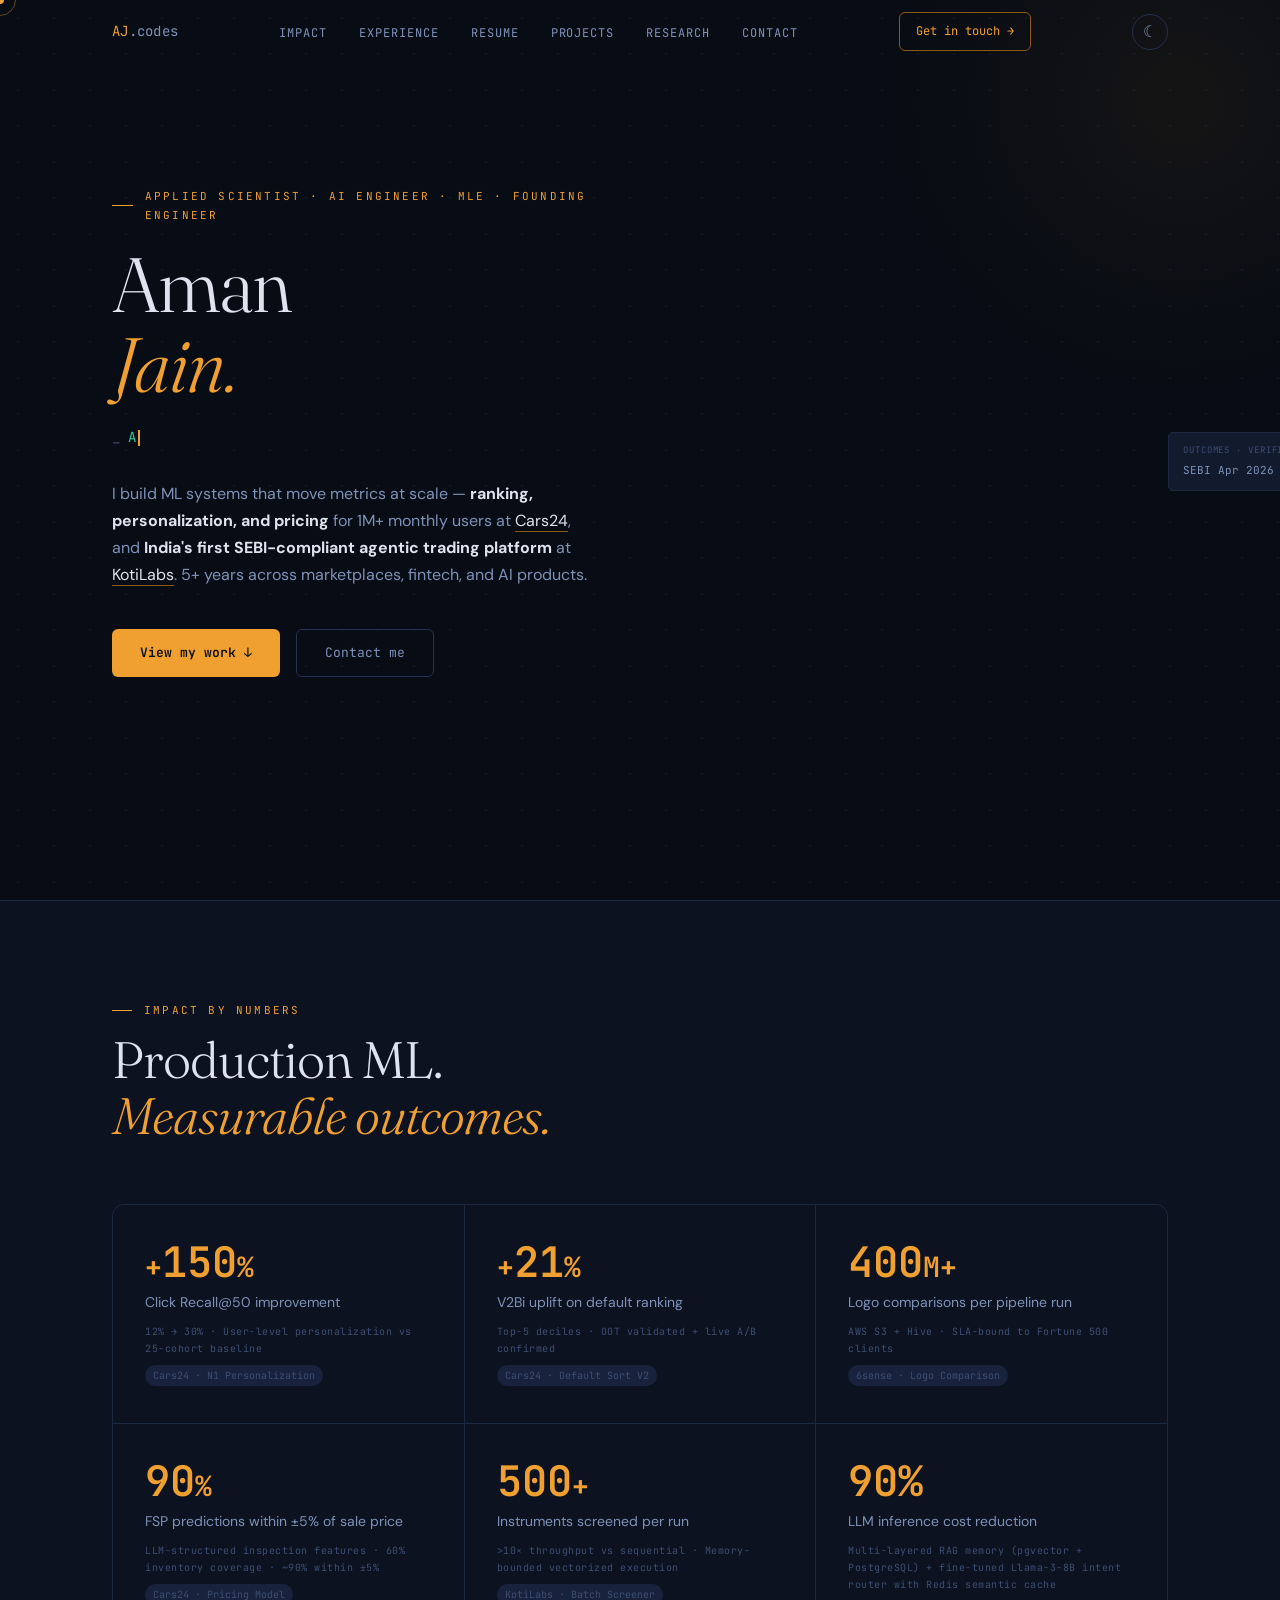
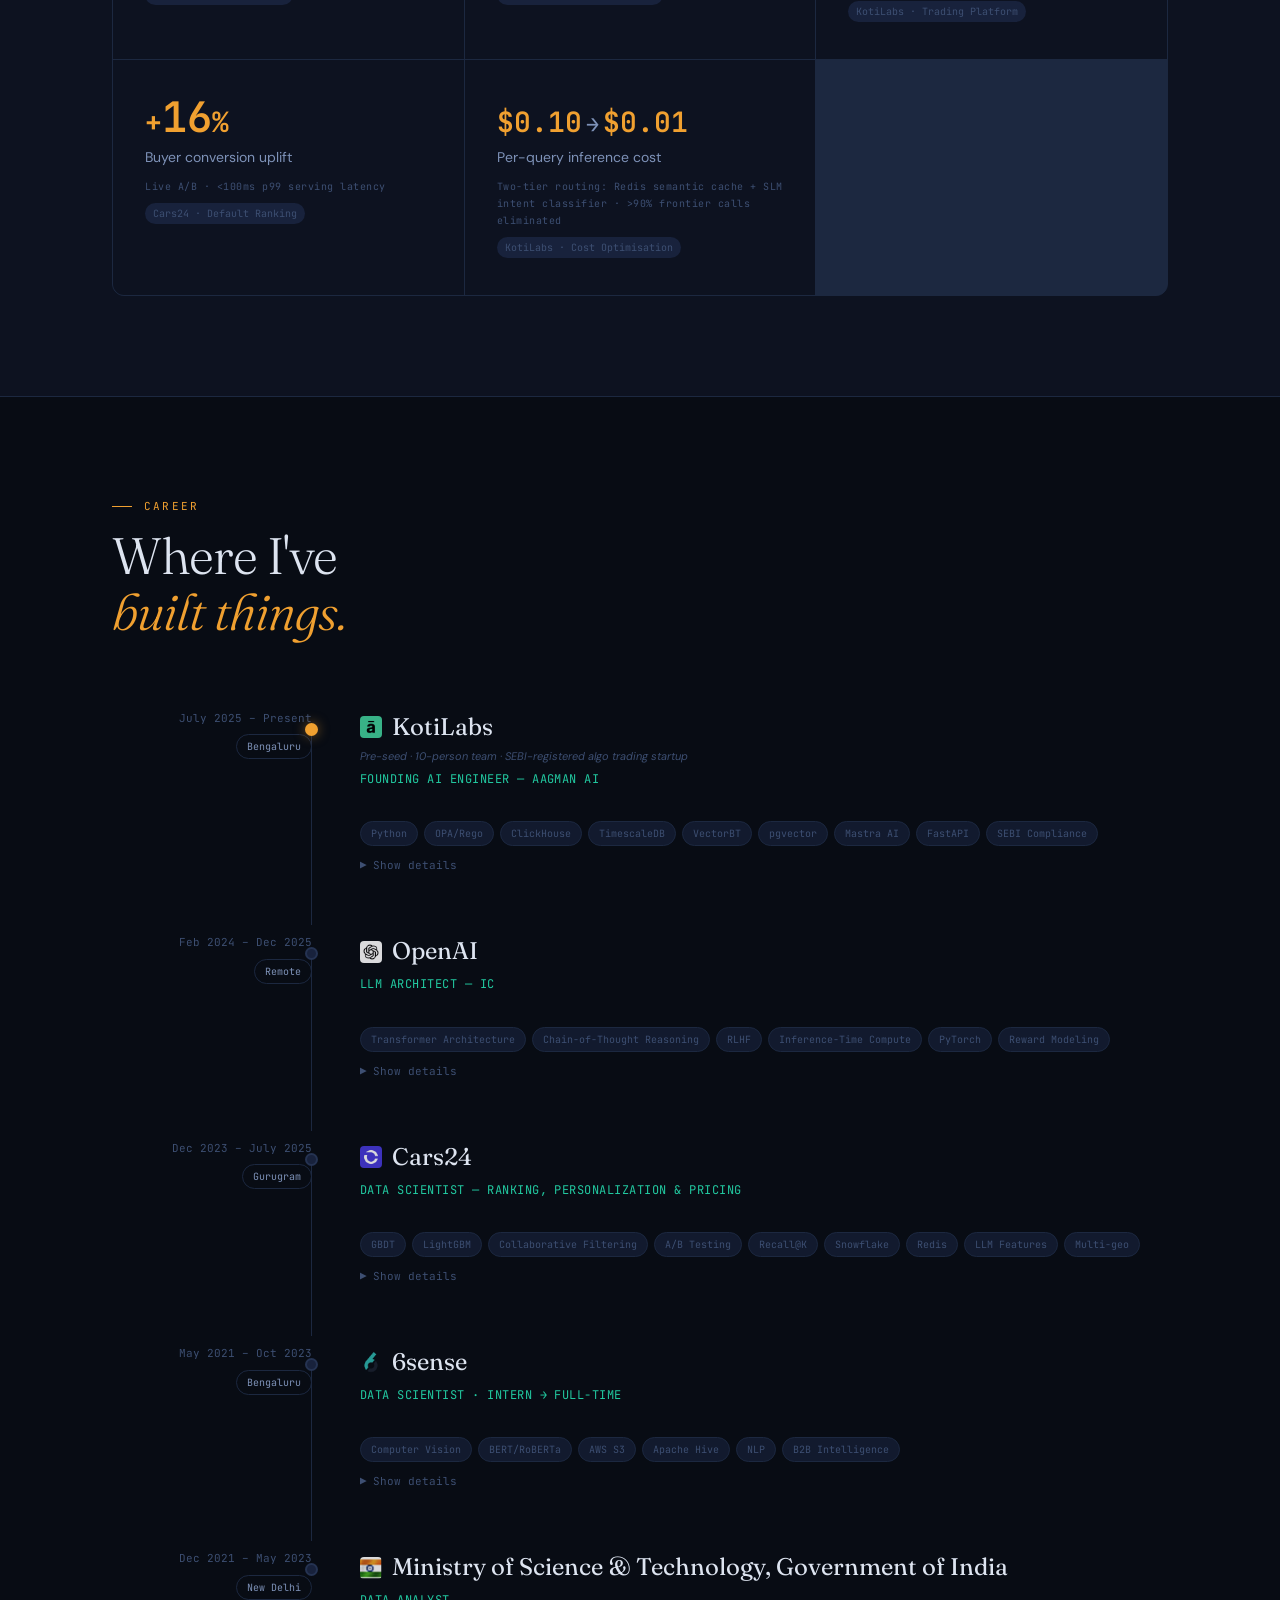
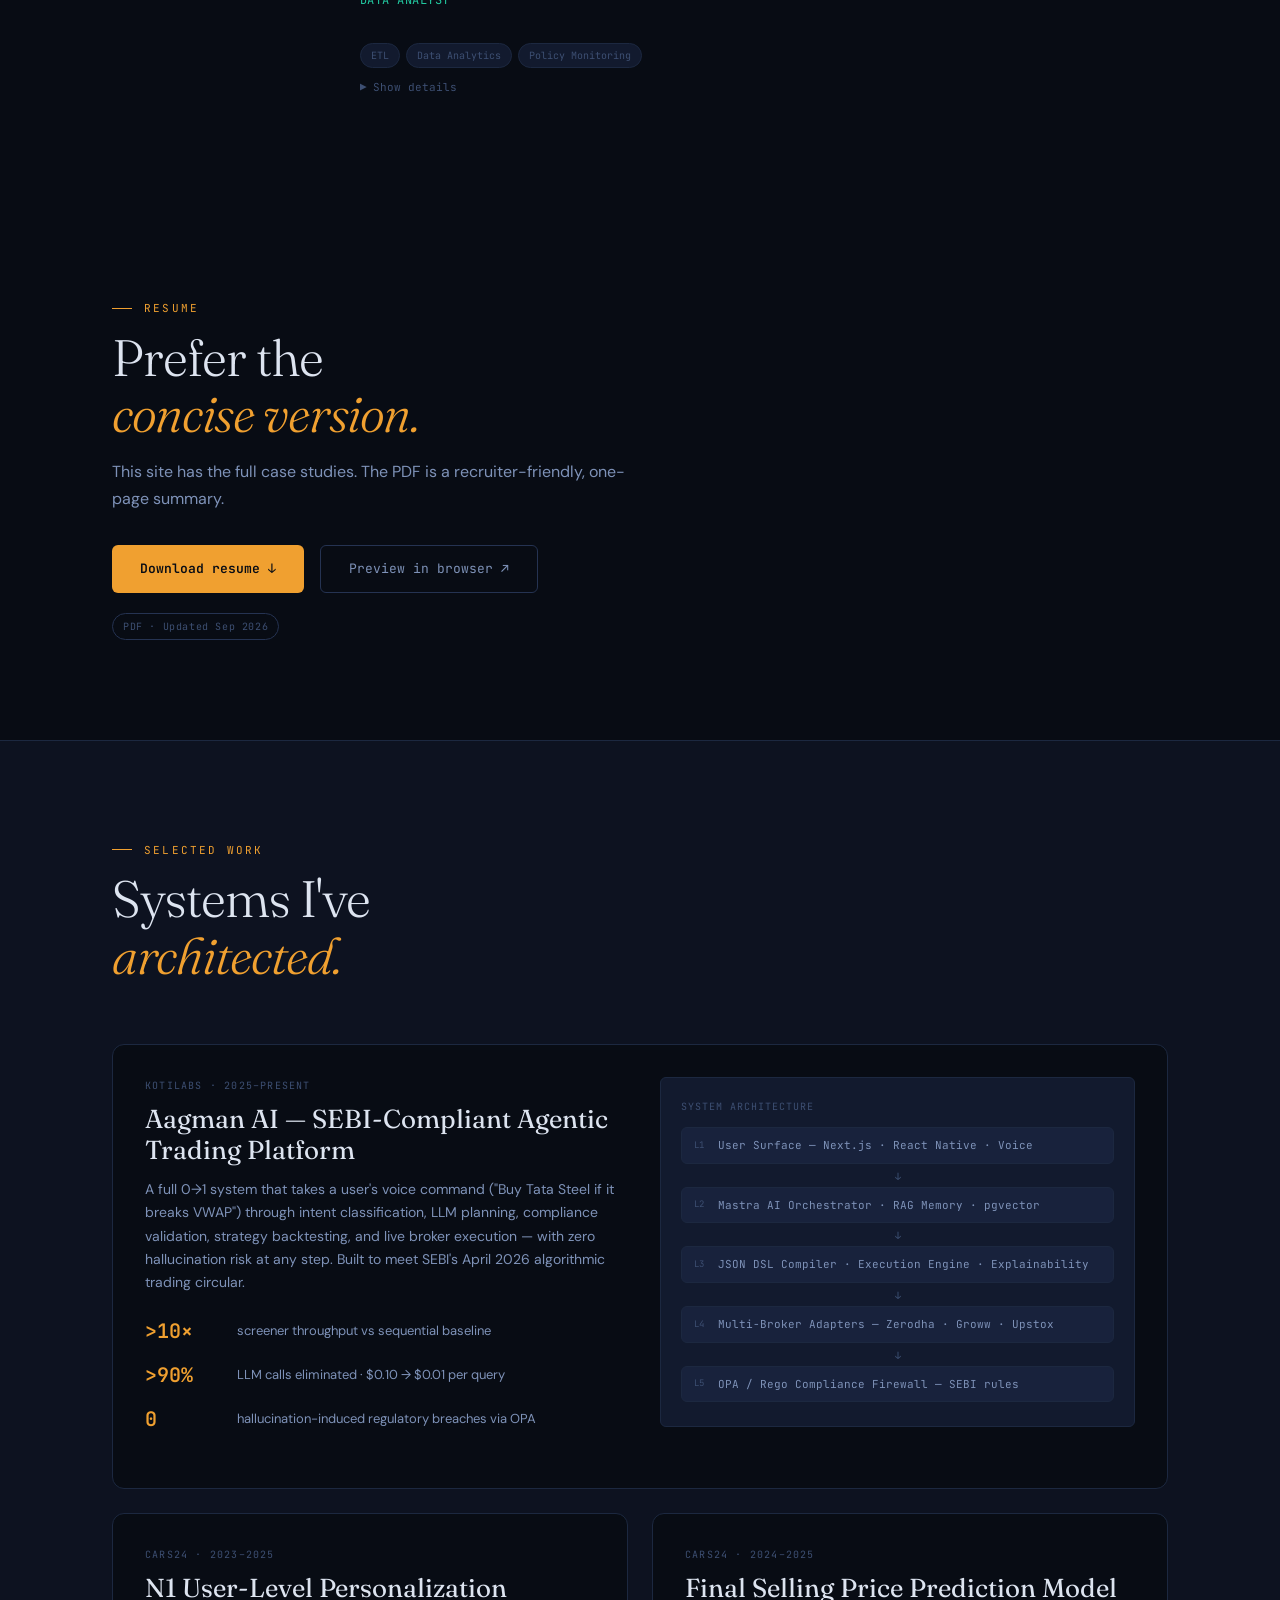
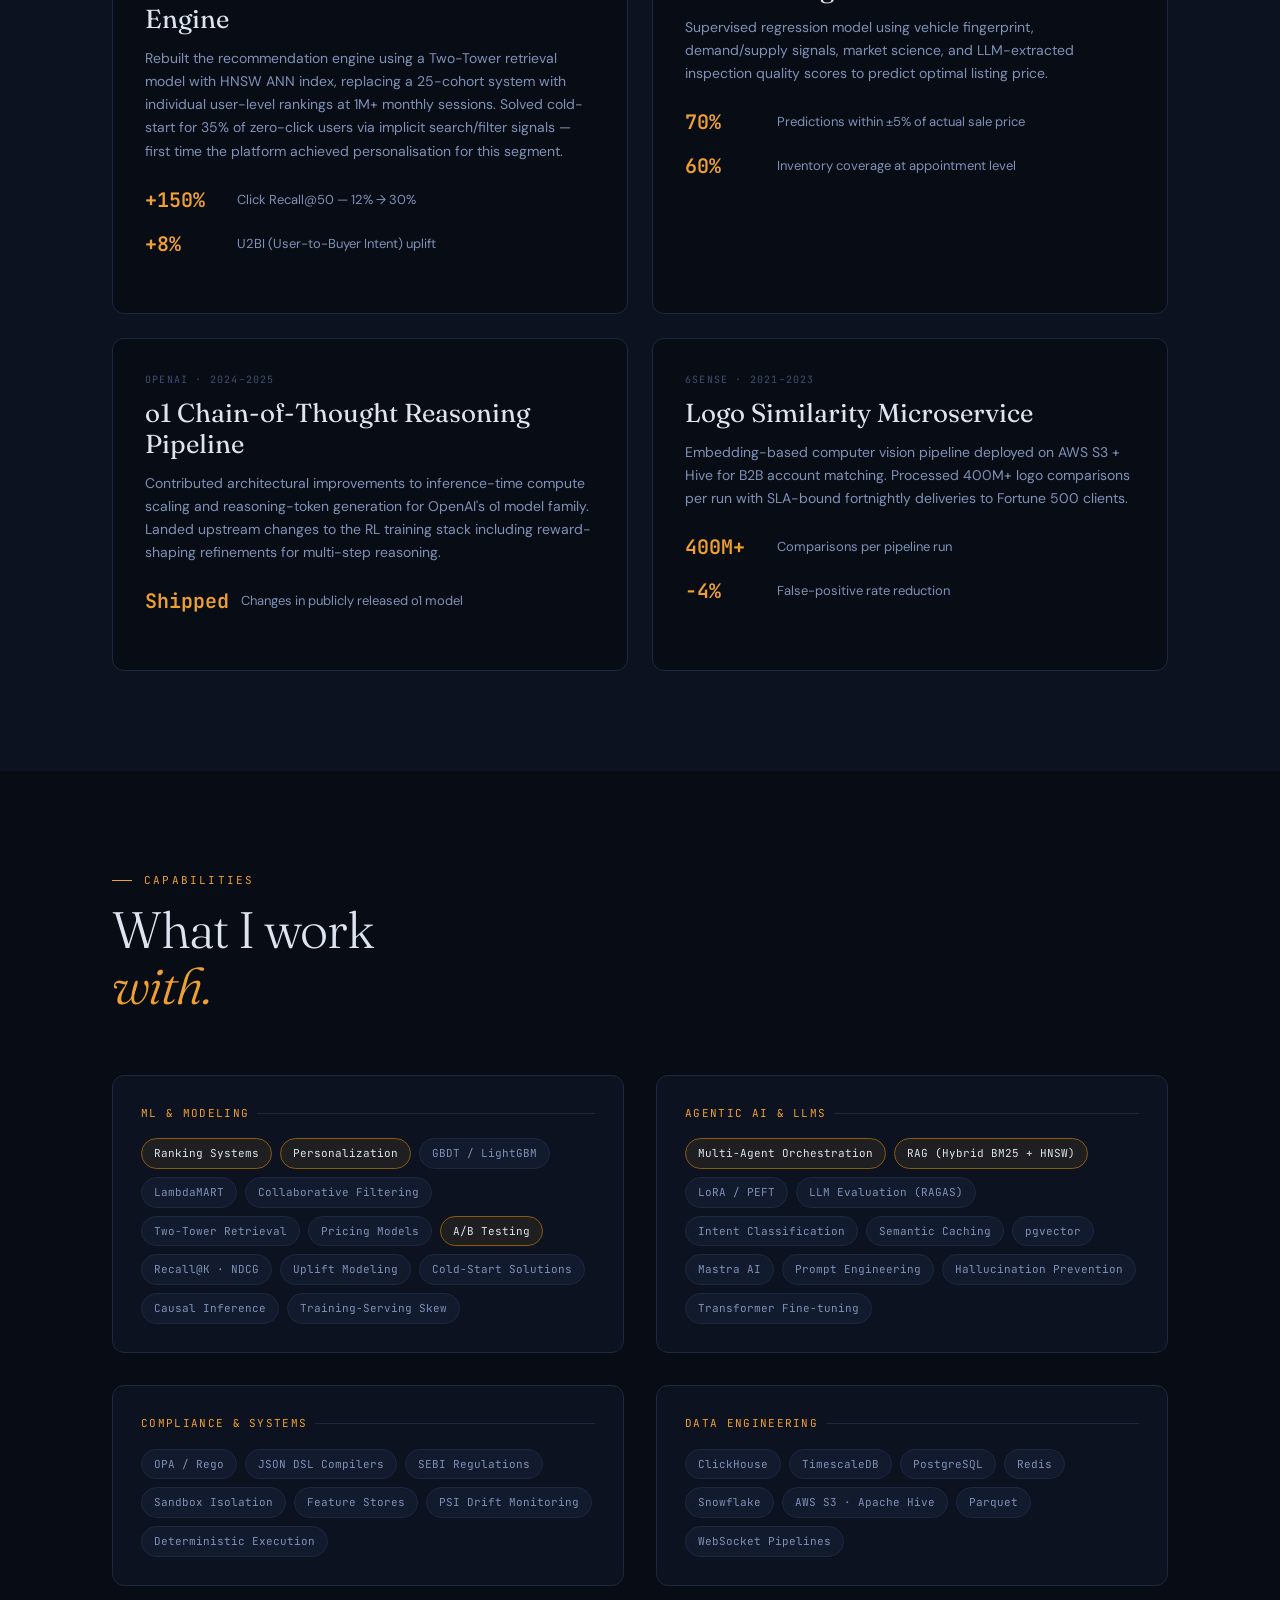
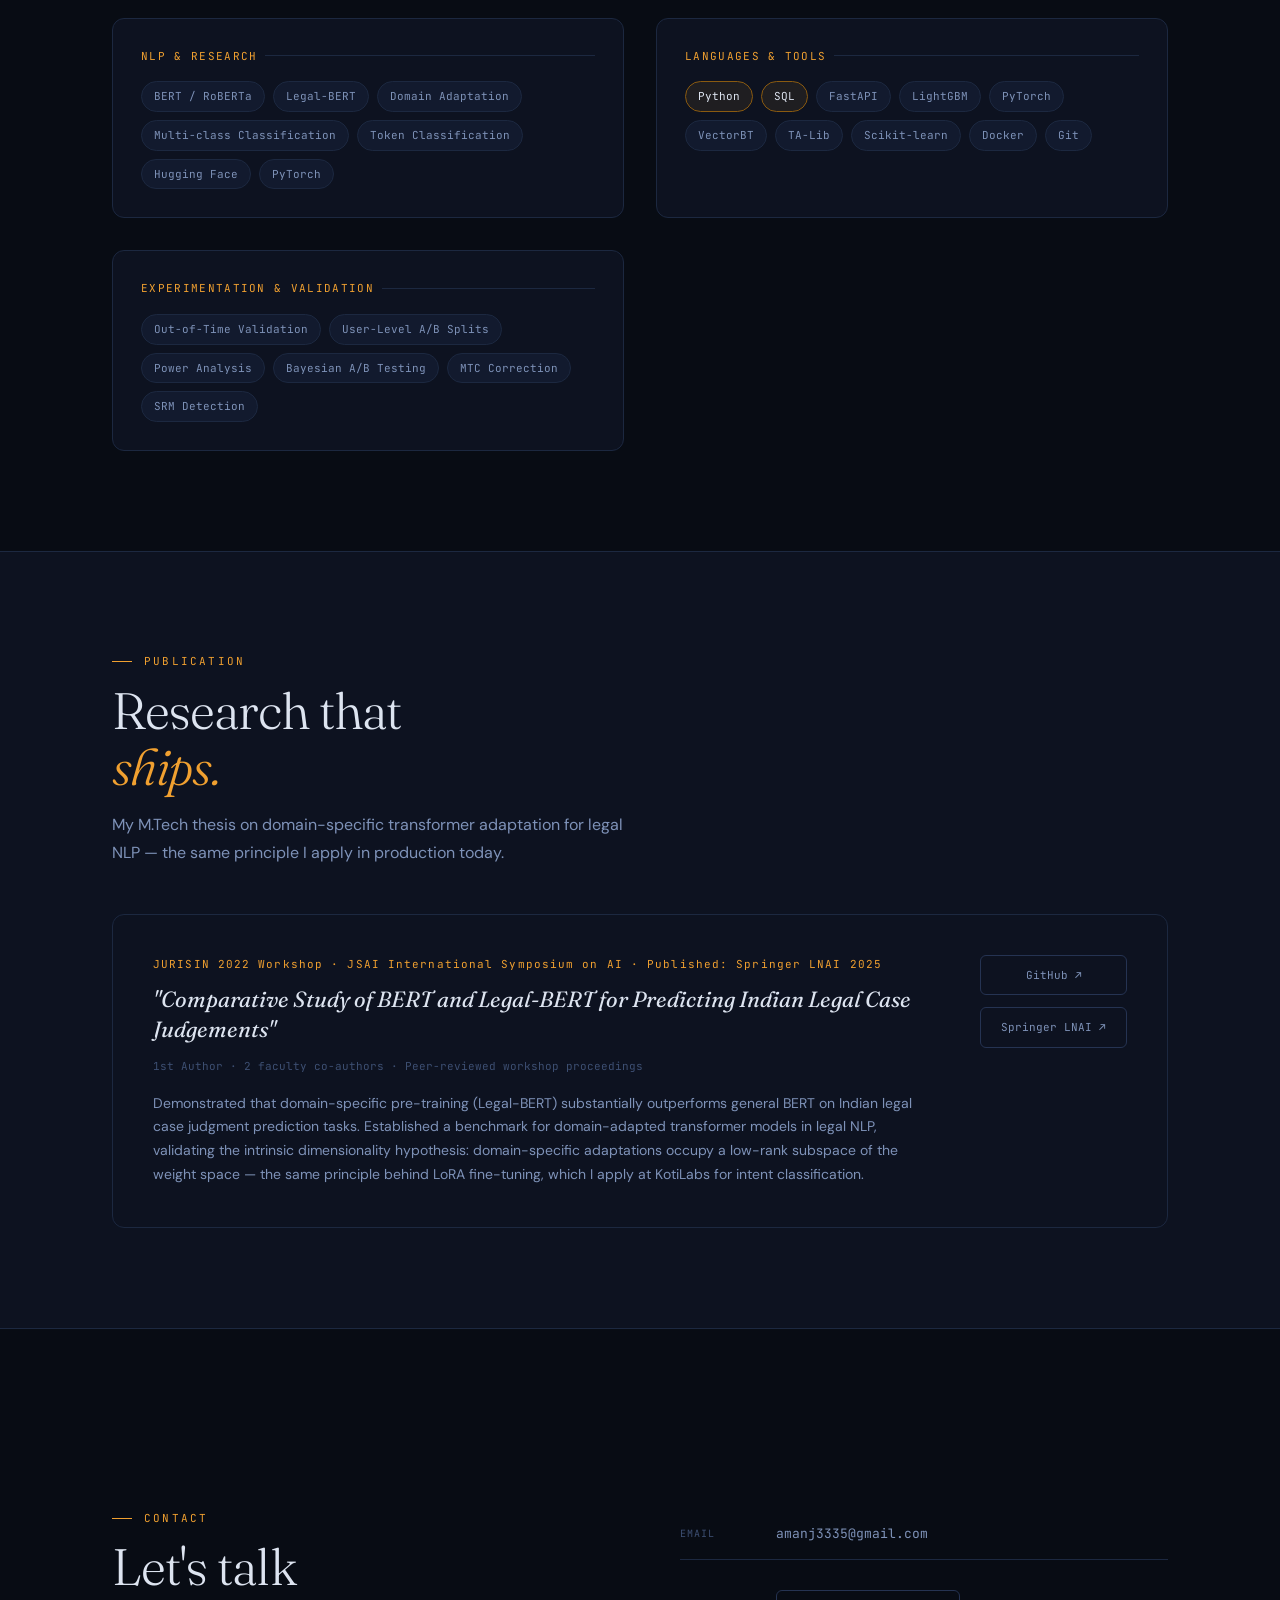
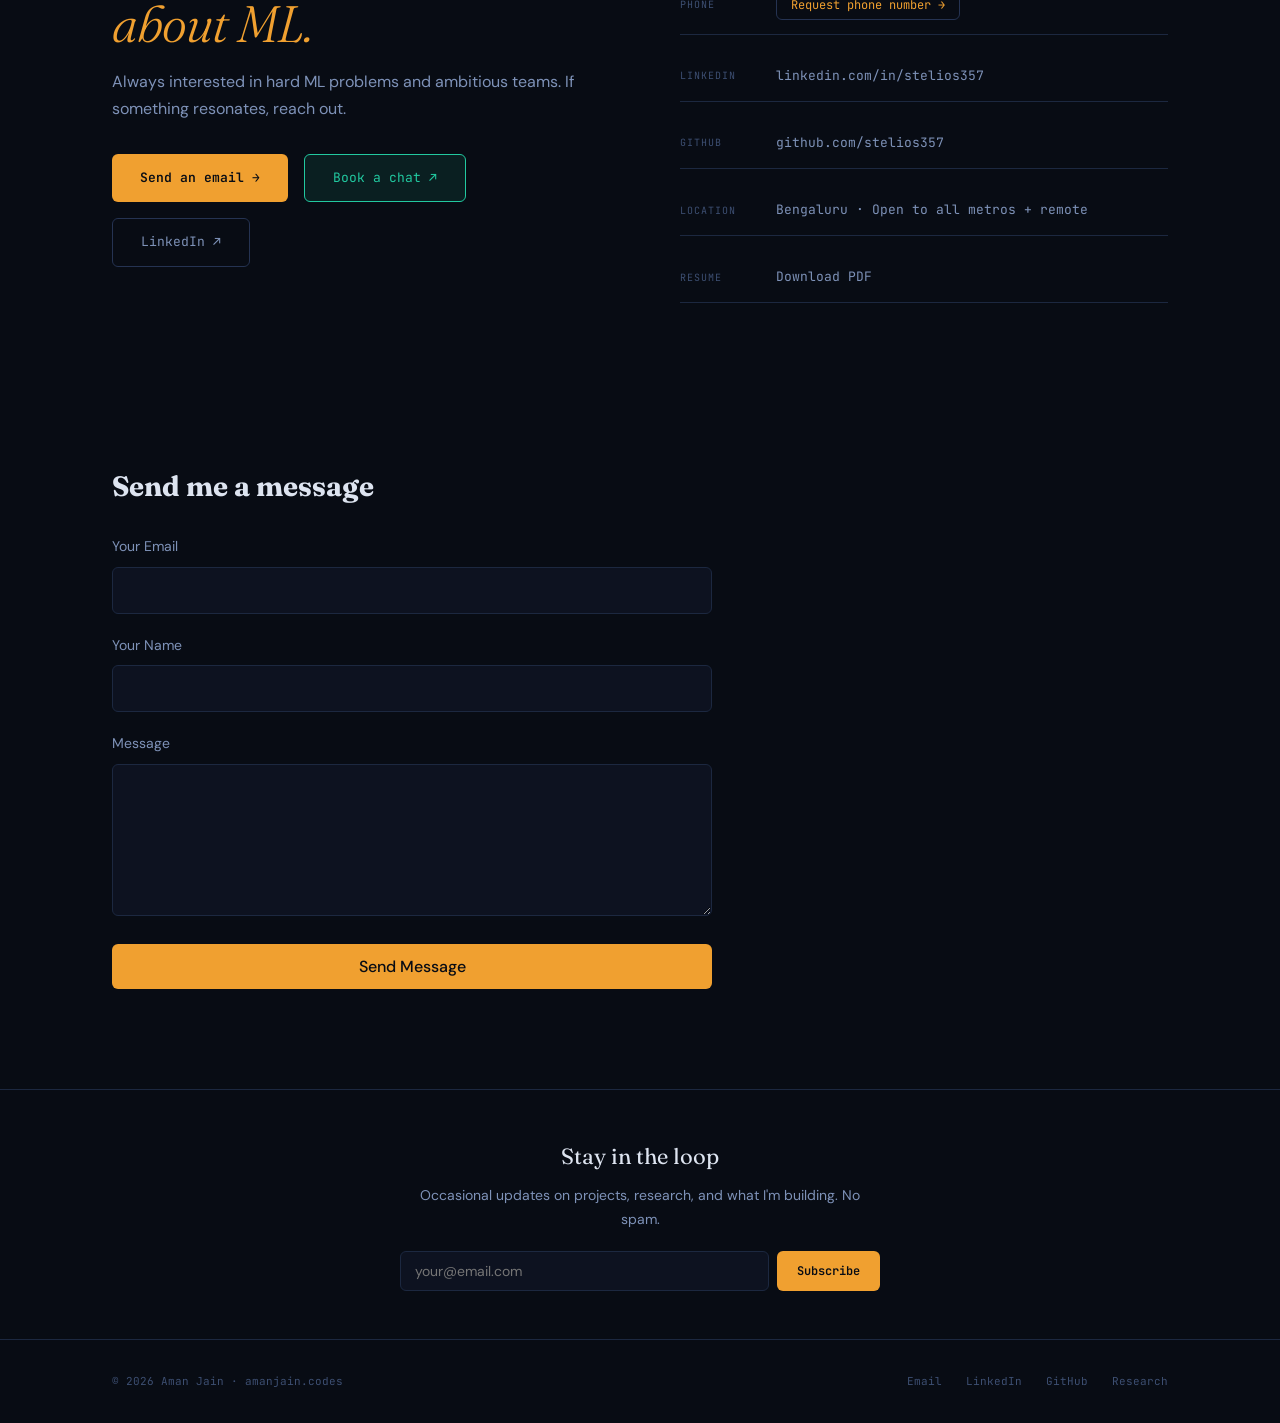
==== index.html @ fc534b25 "Add SEO, dark/light theme toggle, Calendly booking, and newsletter SEO / reach: - Add canonical URL," ====
<!DOCTYPE html>
<html lang="en">
<head>
<meta charset="UTF-8">
<meta name="viewport" content="width=device-width, initial-scale=1.0">
<title>Aman Jain — Applied Scientist · AI Engineer · ML Engineer</title>
<meta name="description" content="Applied Scientist & AI Engineer. Built ranking and personalization systems at 1M+ monthly sessions at Cars24 (+150% Click Recall). Architected India's first SEBI-compliant agentic trading platform. Published Springer LNAI researcher.">
<meta property="og:title" content="Aman Jain — Applied Scientist · AI Engineer">
<meta property="og:description" content="Ranking · Personalization · Agentic AI · SEBI-Compliant Trading · Published Researcher">
<meta property="og:url" content="https://amanjain.codes">
<link rel="canonical" href="https://amanjain.codes/">
<meta property="og:type" content="website">
<meta property="og:image" content="https://amanjain.codes/og-image.png">
<meta property="og:image:width" content="1200">
<meta property="og:image:height" content="630">
<meta name="twitter:card" content="summary_large_image">
<meta name="twitter:title" content="Aman Jain — Applied Scientist · AI Engineer">
<meta name="twitter:description" content="Ranking · Personalization · Agentic AI · SEBI-Compliant Trading · Published Researcher">
<meta name="twitter:image" content="https://amanjain.codes/og-image.png">
<link rel="icon" type="image/svg+xml" href="data:image/svg+xml,<svg xmlns='http://www.w3.org/2000/svg' viewBox='0 0 64 64'><rect width='64' height='64' rx='12' fill='%23080C14'/><text x='32' y='44' text-anchor='middle' font-family='Georgia,serif' font-size='36' font-weight='600' fill='%23F0A030'>AJ</text></svg>">
<script type="application/ld+json">
{
  "@context": "https://schema.org",
  "@type": "Person",
  "name": "Aman Jain",
  "url": "https://amanjain.codes",
  "jobTitle": "Applied Scientist / AI Engineer",
  "sameAs": [
    "https://linkedin.com/in/stelios357",
    "https://github.com/stelios357"
  ],
  "knowsAbout": ["Machine Learning", "Ranking Systems", "Personalization", "Agentic AI", "LLMs"],
  "alumniOf": "LNMIIT"
}
</script>
<link rel="preconnect" href="https://fonts.googleapis.com">
<link rel="preconnect" href="https://fonts.gstatic.com" crossorigin>
<link href="https://fonts.googleapis.com/css2?family=Fraunces:ital,opsz,wght@0,9..144,300;0,9..144,400;0,9..144,600;1,9..144,300;1,9..144,400&family=JetBrains+Mono:wght@400;500;600&family=DM+Sans:wght@300;400;500&display=swap" rel="stylesheet">

<style>
/* ── RESET ────────────────────────────────────────────────────────────────── */
*, *::before, *::after { box-sizing: border-box; margin: 0; padding: 0; }
html { scroll-behavior: smooth; }

/* ── TOKENS ───────────────────────────────────────────────────────────────── */
:root {
  --bg:          #080C14;
  --surface:     #0D1220;
  --surface-2:   #121A2E;
  --surface-3:   #18223C;
  --border:      #1C2840;
  --border-2:    #253352;
  --text:        #DDE4F0;
  --text-muted:  #7E92B8;
  --text-dim:    #3D4F72;
  --amber:       #F0A030;
  --amber-dim:   #8A5A10;
  --amber-glow:  rgba(240,160,48,0.12);
  --blue:        #4A8FE0;
  --teal:        #22C9A0;
  --teal-dim:    rgba(34,201,160,0.1);
  --red:         #E05858;
  --font-display:'Fraunces', Georgia, serif;
  --font-mono:   'JetBrains Mono', 'Courier New', monospace;
  --font-body:   'DM Sans', system-ui, sans-serif;
  --radius:      6px;
  --radius-lg:   12px;
  --max-w:       1120px;
  --nav-h:       64px;
}

/* ── LIGHT THEME ─────────────────────────────────────────────────────────── */
[data-theme="light"] {
  --bg:          #F5F5F0;
  --surface:     #EEEEE8;
  --surface-2:   #E5E5DF;
  --surface-3:   #DDDDD7;
  --border:      #D0D0C8;
  --border-2:    #B8B8AE;
  --text:        #1A1A2E;
  --text-muted:  #4A4A5E;
  --text-dim:    #8A8A9E;
  --amber:       #C07820;
  --amber-dim:   #D4A060;
  --amber-glow:  rgba(192,120,32,0.10);
  --teal:        #0E8A6E;
  --teal-dim:    rgba(14,138,110,0.08);
}
[data-theme="light"] body::before { opacity: 0.08; }

/* ── BASE ─────────────────────────────────────────────────────────────────── */
body {
  background: var(--bg);
  color: var(--text);
  font-family: var(--font-body);
  font-size: 16px;
  line-height: 1.7;
  overflow-x: hidden;
  cursor: default;
}

/* grid-dot background */
body::before {
  content: '';
  position: fixed;
  inset: 0;
  background-image: radial-gradient(circle, var(--border) 1px, transparent 1px);
  background-size: 36px 36px;
  pointer-events: none;
  opacity: 0.35;
  z-index: 0;
}

.container {
  max-width: var(--max-w);
  margin: 0 auto;
  padding: 0 32px;
  position: relative;
  z-index: 1;
}

a { color: var(--amber); text-decoration: none; transition: opacity 0.2s; }
a:hover { opacity: 0.8; }

/* ── CUSTOM CURSOR ────────────────────────────────────────────────────────── */
#cursor {
  position: fixed;
  width: 8px; height: 8px;
  background: var(--amber);
  border-radius: 50%;
  pointer-events: none;
  z-index: 9999;
  transform: translate(-50%, -50%);
  transition: transform 0.1s, width 0.2s, height 0.2s, opacity 0.2s;
  mix-blend-mode: screen;
}
#cursor-ring {
  position: fixed;
  width: 32px; height: 32px;
  border: 1px solid rgba(240,160,48,0.4);
  border-radius: 50%;
  pointer-events: none;
  z-index: 9998;
  transform: translate(-50%, -50%);
  transition: transform 0.15s ease-out, width 0.25s, height 0.25s, opacity 0.3s;
}

/* ── NAV ──────────────────────────────────────────────────────────────────── */
nav {
  position: fixed;
  top: 0; left: 0; right: 0;
  height: var(--nav-h);
  z-index: 100;
  border-bottom: 1px solid transparent;
  transition: background 0.3s, border-color 0.3s;
}
nav.scrolled {
  background: rgba(8,12,20,0.92);
  backdrop-filter: blur(12px);
  border-color: var(--border);
}
.nav-inner {
  height: 100%;
  display: flex;
  align-items: center;
  justify-content: space-between;
}
.nav-logo {
  font-family: var(--font-mono);
  font-size: 14px;
  color: var(--amber);
  letter-spacing: 0.02em;
}
.nav-logo span { color: var(--text-muted); }
.nav-links {
  display: flex;
  gap: 32px;
  list-style: none;
}
.nav-links a {
  font-family: var(--font-mono);
  font-size: 12px;
  color: var(--text-muted);
  letter-spacing: 0.08em;
  text-transform: uppercase;
  transition: color 0.2s;
}
.nav-links a:hover { color: var(--amber); opacity: 1; }
.nav-cta {
  font-family: var(--font-mono);
  font-size: 12px;
  padding: 8px 16px;
  border: 1px solid var(--amber-dim);
  border-radius: var(--radius);
  color: var(--amber) !important;
  transition: background 0.2s, border-color 0.2s !important;
}
.nav-cta:hover { background: var(--amber-glow); border-color: var(--amber); opacity: 1 !important; }
.hamburger {
  display: none;
  flex-direction: column;
  gap: 5px;
  background: none;
  border: none;
  cursor: pointer;
  padding: 4px;
  z-index: 101;
}
.hamburger span {
  width: 22px;
  height: 2px;
  background: var(--text-muted);
  border-radius: 2px;
  transition: transform 0.3s, opacity 0.3s;
}
.hamburger.active span:nth-child(1) { transform: translateY(7px) rotate(45deg); }
.hamburger.active span:nth-child(2) { opacity: 0; }
.hamburger.active span:nth-child(3) { transform: translateY(-7px) rotate(-45deg); }

/* ── HERO ─────────────────────────────────────────────────────────────────── */
#hero {
  min-height: 100vh;
  display: flex;
  align-items: center;
  padding-top: var(--nav-h);
  position: relative;
  overflow: hidden;
}

/* ambient gradient */
#hero::after {
  content: '';
  position: absolute;
  top: -200px; right: -200px;
  width: 600px; height: 600px;
  background: radial-gradient(circle, rgba(240,160,48,0.06) 0%, transparent 70%);
  pointer-events: none;
}

.hero-grid {
  display: grid;
  grid-template-columns: 1fr 1fr;
  gap: 80px;
  align-items: center;
  width: 100%;
}

.hero-eyebrow {
  font-family: var(--font-mono);
  font-size: 11px;
  color: var(--amber);
  letter-spacing: 0.2em;
  text-transform: uppercase;
  margin-bottom: 20px;
  display: flex;
  align-items: center;
  gap: 12px;
}
.hero-eyebrow::before {
  content: '';
  display: inline-block;
  width: 24px; height: 1px;
  background: var(--amber);
}

.hero-name {
  font-family: var(--font-display);
  font-size: clamp(52px, 6vw, 80px);
  font-weight: 300;
  line-height: 1.05;
  letter-spacing: -0.02em;
  color: var(--text);
  margin-bottom: 8px;
}
.hero-name em {
  font-style: italic;
  color: var(--amber);
}

.hero-roles {
  font-family: var(--font-mono);
  font-size: 14px;
  color: var(--text-muted);
  margin: 20px 0 32px;
  height: 22px;
  overflow: hidden;
}
#role-text {
  display: inline;
  color: var(--teal);
}
#cursor-blink {
  display: inline-block;
  width: 2px; height: 16px;
  background: var(--amber);
  margin-left: 2px;
  vertical-align: middle;
  animation: blink 1s step-end infinite;
}
@keyframes blink { 0%,100%{opacity:1} 50%{opacity:0} }

.hero-desc {
  font-size: 16px;
  color: var(--text-muted);
  line-height: 1.7;
  max-width: 480px;
  margin-bottom: 40px;
}
.hero-desc strong { color: var(--text); }

.hero-ctas {
  display: flex;
  gap: 16px;
  flex-wrap: wrap;
}
.btn-primary {
  display: inline-flex;
  align-items: center;
  gap: 8px;
  padding: 12px 28px;
  background: var(--amber);
  color: var(--bg);
  font-family: var(--font-mono);
  font-size: 13px;
  font-weight: 600;
  border-radius: var(--radius);
  transition: transform 0.15s, box-shadow 0.15s;
}
.btn-primary:hover {
  opacity: 1;
  transform: translateY(-1px);
  box-shadow: 0 8px 24px rgba(240,160,48,0.3);
  color: var(--bg);
}
.btn-secondary {
  display: inline-flex;
  align-items: center;
  gap: 8px;
  padding: 12px 28px;
  border: 1px solid var(--border-2);
  color: var(--text-muted);
  font-family: var(--font-mono);
  font-size: 13px;
  border-radius: var(--radius);
  transition: border-color 0.2s, color 0.2s;
}
.btn-secondary:hover {
  opacity: 1;
  border-color: var(--text-muted);
  color: var(--text);
}

.hero-badge-row {
  display: flex;
  gap: 12px;
  margin-top: 40px;
  flex-wrap: wrap;
}
.hero-badge {
  font-family: var(--font-mono);
  font-size: 10px;
  padding: 4px 10px;
  border: 1px solid var(--border-2);
  border-radius: 20px;
  color: var(--text-dim);
  letter-spacing: 0.06em;
}

/* hero right: system diagram */
.hero-visual {
  position: relative;
  aspect-ratio: 1;
  max-width: 460px;
  margin-left: auto;
}
.sys-node {
  position: absolute;
  background: var(--surface-2);
  border: 1px solid var(--border);
  border-radius: var(--radius);
  padding: 10px 14px;
  font-family: var(--font-mono);
  font-size: 11px;
  color: var(--text-muted);
  white-space: nowrap;
  transition: border-color 0.3s, color 0.3s;
}
.sys-node.active {
  border-color: var(--amber-dim);
  color: var(--amber);
}
.sys-node .node-label {
  font-size: 9px;
  color: var(--text-dim);
  display: block;
  margin-bottom: 3px;
  text-transform: uppercase;
  letter-spacing: 0.1em;
}
.sys-canvas {
  width: 100%;
  height: 100%;
  position: absolute;
  inset: 0;
}
.sys-nodes-wrapper { position: absolute; inset: 0; }

/* ── SECTION SHARED ───────────────────────────────────────────────────────── */
section {
  padding: 100px 0;
  position: relative;
  z-index: 1;
}

.section-label {
  font-family: var(--font-mono);
  font-size: 11px;
  color: var(--amber);
  letter-spacing: 0.2em;
  text-transform: uppercase;
  margin-bottom: 12px;
  display: flex;
  align-items: center;
  gap: 12px;
}
.section-label::before {
  content: '';
  width: 20px; height: 1px;
  background: var(--amber);
}

.section-title {
  font-family: var(--font-display);
  font-size: clamp(32px, 4vw, 52px);
  font-weight: 300;
  line-height: 1.1;
  letter-spacing: -0.02em;
  margin-bottom: 16px;
}
.section-title em { font-style: italic; color: var(--amber); }

.section-sub {
  font-size: 16px;
  color: var(--text-muted);
  max-width: 540px;
  line-height: 1.7;
}

/* ── IMPACT METRICS ───────────────────────────────────────────────────────── */
#impact {
  background: var(--surface);
  border-top: 1px solid var(--border);
  border-bottom: 1px solid var(--border);
}

.metrics-grid {
  display: grid;
  grid-template-columns: repeat(3, 1fr);
  gap: 1px;
  background: var(--border);
  border: 1px solid var(--border);
  border-radius: var(--radius-lg);
  overflow: hidden;
  margin-top: 60px;
}
.metric-card {
  background: var(--surface);
  padding: 36px 32px;
  position: relative;
  overflow: hidden;
  transition: background 0.3s;
}
.metric-card:hover { background: var(--surface-2); }
.metric-card::before {
  content: '';
  position: absolute;
  bottom: 0; left: 0; right: 0;
  height: 2px;
  background: var(--amber);
  transform: scaleX(0);
  transform-origin: left;
  transition: transform 0.4s ease;
}
.metric-card:hover::before { transform: scaleX(1); }

.metric-number {
  font-family: var(--font-mono);
  font-size: 42px;
  font-weight: 600;
  color: var(--amber);
  line-height: 1;
  margin-bottom: 8px;
}
.metric-number .prefix { font-size: 28px; }
.metric-number .suffix { font-size: 28px; }
.metric-label {
  font-size: 14px;
  color: var(--text-muted);
  margin-bottom: 8px;
}
.metric-context {
  font-family: var(--font-mono);
  font-size: 10px;
  color: var(--text-dim);
  letter-spacing: 0.05em;
}
.metric-source {
  display: inline-block;
  margin-top: 8px;
  font-family: var(--font-mono);
  font-size: 10px;
  padding: 2px 8px;
  background: var(--surface-3);
  border-radius: 20px;
  color: var(--text-dim);
}

/* ── EXPERIENCE ───────────────────────────────────────────────────────────── */
.exp-timeline {
  margin-top: 60px;
  display: flex;
  flex-direction: column;
  gap: 0;
}

.exp-item {
  display: grid;
  grid-template-columns: 200px 1fr;
  gap: 48px;
  position: relative;
  padding-bottom: 48px;
}
.exp-item:last-child { padding-bottom: 0; }

/* vertical line */
.exp-item::before {
  content: '';
  position: absolute;
  left: 199px;
  top: 28px;
  bottom: 0;
  width: 1px;
  background: var(--border);
}
.exp-item:last-child::before { display: none; }

.exp-dot {
  position: absolute;
  left: 193px;
  top: 22px;
  width: 13px; height: 13px;
  border-radius: 50%;
  background: var(--surface-3);
  border: 2px solid var(--border-2);
  transition: border-color 0.3s, background 0.3s;
  z-index: 1;
}
.exp-item.active .exp-dot {
  background: var(--amber);
  border-color: var(--amber);
  box-shadow: 0 0 12px rgba(240,160,48,0.5);
}

.exp-meta {
  text-align: right;
  padding-top: 8px;
}
.exp-period {
  font-family: var(--font-mono);
  font-size: 11px;
  color: var(--text-dim);
  margin-bottom: 4px;
}
.exp-company-tag {
  display: inline-block;
  font-family: var(--font-mono);
  font-size: 10px;
  padding: 3px 10px;
  border-radius: 20px;
  border: 1px solid var(--border);
  color: var(--text-muted);
}

.exp-content {
  padding-top: 6px;
}
.exp-company {
  font-family: var(--font-display);
  font-size: 24px;
  font-weight: 400;
  color: var(--text);
  margin-bottom: 2px;
}
.exp-company-context {
  font-family: var(--font-body);
  font-size: 11px;
  font-style: italic;
  color: var(--text-dim);
  margin-bottom: 4px;
  line-height: 1.4;
  word-wrap: break-word;
}
.exp-role {
  font-family: var(--font-mono);
  font-size: 12px;
  color: var(--teal);
  margin-bottom: 16px;
  letter-spacing: 0.04em;
}

.exp-bullets {
  list-style: none;
  display: flex;
  flex-direction: column;
  gap: 10px;
  max-height: 0;
  overflow: hidden;
  transition: max-height 0.5s ease;
}
.exp-item.open .exp-bullets { max-height: 800px; }

.exp-bullets li {
  font-size: 14px;
  color: var(--text-muted);
  line-height: 1.65;
  padding-left: 16px;
  position: relative;
}
.exp-bullets li::before {
  content: '▪';
  position: absolute;
  left: 0;
  color: var(--amber-dim);
  font-size: 10px;
  top: 5px;
}
.exp-bullets li strong { color: var(--text); }

.exp-tags {
  display: flex;
  flex-wrap: wrap;
  gap: 6px;
  margin-top: 16px;
}
.exp-tag {
  font-family: var(--font-mono);
  font-size: 10px;
  padding: 3px 10px;
  background: var(--surface-2);
  border: 1px solid var(--border);
  border-radius: 20px;
  color: var(--text-dim);
}

.exp-toggle {
  display: inline-flex;
  align-items: center;
  gap: 6px;
  margin-top: 12px;
  font-family: var(--font-mono);
  font-size: 11px;
  color: var(--text-dim);
  cursor: pointer;
  border: none;
  background: none;
  padding: 0;
  transition: color 0.2s;
}
.exp-toggle:hover { color: var(--amber); }
.exp-toggle .arrow {
  display: inline-block;
  transition: transform 0.3s;
}
.exp-item.open .exp-toggle .arrow { transform: rotate(90deg); }

/* ── Company logos & links in experience ─────────────────────────────────── */
.exp-logo {
  width: 22px;
  height: 22px;
  border-radius: 4px;
  vertical-align: middle;
  margin-right: 10px;
  position: relative;
  top: -2px;
  opacity: 0.85;
  filter: grayscale(20%);
  transition: opacity 0.2s, filter 0.2s;
}
.exp-company:hover .exp-logo {
  opacity: 1;
  filter: grayscale(0%);
}
.exp-company a { color: inherit; }
.exp-company a:hover { color: var(--amber); opacity: 1; }
.metric-source a { color: inherit; }
.metric-source a:hover { color: var(--amber); opacity: 1; }
.project-eyebrow a { color: inherit; }
.project-eyebrow a:hover { color: var(--amber); opacity: 1; }
.hero-desc a {
  color: var(--text);
  border-bottom: 1px solid var(--amber-dim);
  transition: border-color 0.2s, color 0.2s;
}
.hero-desc a:hover { border-color: var(--amber); color: var(--amber); opacity: 1; }

@keyframes expToggleNudge {
  0%, 100% {
    color: var(--text-dim);
  }
  50% {
    color: var(--amber);
  }
}
.exp-toggle.exp-nudge {
  animation: expToggleNudge 2s ease-in-out infinite;
}

/* ── PROJECTS ─────────────────────────────────────────────────────────────── */
#projects { background: var(--surface); border-top: 1px solid var(--border); }

.projects-grid {
  display: grid;
  grid-template-columns: 1fr 1fr;
  gap: 24px;
  margin-top: 60px;
}
.project-card {
  background: var(--bg);
  border: 1px solid var(--border);
  border-radius: var(--radius-lg);
  padding: 32px;
  position: relative;
  overflow: hidden;
  transition: border-color 0.3s, transform 0.2s;
}
.project-card:hover {
  border-color: var(--border-2);
  transform: translateY(-2px);
}
.project-card.featured {
  grid-column: span 2;
  display: grid;
  grid-template-columns: 1fr 1fr;
  gap: 40px;
  align-items: start;
}

.project-eyebrow {
  font-family: var(--font-mono);
  font-size: 10px;
  color: var(--text-dim);
  letter-spacing: 0.12em;
  text-transform: uppercase;
  margin-bottom: 10px;
}
.project-name {
  font-family: var(--font-display);
  font-size: 26px;
  font-weight: 400;
  color: var(--text);
  margin-bottom: 12px;
  line-height: 1.2;
}
.project-desc {
  font-size: 14px;
  color: var(--text-muted);
  line-height: 1.65;
  margin-bottom: 20px;
}

.project-metrics {
  display: flex;
  flex-direction: column;
  gap: 10px;
  margin-bottom: 20px;
}
.proj-metric {
  display: flex;
  align-items: center;
  gap: 12px;
}
.proj-metric-val {
  font-family: var(--font-mono);
  font-size: 20px;
  font-weight: 600;
  color: var(--amber);
  min-width: 80px;
}
.proj-metric-label {
  font-size: 13px;
  color: var(--text-muted);
}

/* Architecture diagram */
.arch-diagram {
  background: var(--surface-2);
  border: 1px solid var(--border);
  border-radius: var(--radius);
  padding: 20px;
}
.arch-layer {
  display: flex;
  align-items: center;
  gap: 8px;
  padding: 8px 12px;
  margin-bottom: 4px;
  border-radius: var(--radius);
  background: var(--surface-3);
  border: 1px solid var(--border);
  font-family: var(--font-mono);
  font-size: 11px;
  color: var(--text-muted);
  transition: border-color 0.3s, color 0.3s;
  cursor: default;
  position: relative;
  overflow: hidden;
}
.arch-layer:hover {
  border-color: var(--amber-dim);
  color: var(--amber);
}
.arch-layer::after {
  content: '';
  position: absolute;
  inset: 0;
  background: linear-gradient(90deg, transparent, var(--amber-glow), transparent);
  transform: translateX(-100%);
  transition: none;
}
.arch-layer:hover::after {
  animation: shimmer 0.6s ease forwards;
}
@keyframes shimmer {
  to { transform: translateX(100%); }
}
.arch-layer-num {
  font-size: 9px;
  color: var(--text-dim);
  min-width: 16px;
}
.arch-arrow {
  text-align: center;
  color: var(--text-dim);
  font-size: 10px;
  margin: 2px 0;
  font-family: var(--font-mono);
}

/* ── SKILLS ───────────────────────────────────────────────────────────────── */
.skills-groups {
  display: grid;
  grid-template-columns: repeat(2, 1fr);
  gap: 32px;
  margin-top: 60px;
}
.skill-group {
  background: var(--surface);
  border: 1px solid var(--border);
  border-radius: var(--radius-lg);
  padding: 28px;
  transition: border-color 0.3s;
}
.skill-group:hover { border-color: var(--border-2); }
.skill-group-name {
  font-family: var(--font-mono);
  font-size: 11px;
  color: var(--amber);
  letter-spacing: 0.12em;
  text-transform: uppercase;
  margin-bottom: 16px;
  display: flex;
  align-items: center;
  gap: 8px;
}
.skill-group-name::after {
  content: '';
  flex: 1;
  height: 1px;
  background: var(--border);
}
.skill-chips {
  display: flex;
  flex-wrap: wrap;
  gap: 8px;
}
.skill-chip {
  font-family: var(--font-mono);
  font-size: 11px;
  padding: 5px 12px;
  border: 1px solid var(--border);
  border-radius: 20px;
  color: var(--text-muted);
  background: var(--surface-2);
  transition: border-color 0.2s, color 0.2s, background 0.2s;
  cursor: default;
}
.skill-chip:hover {
  border-color: var(--amber-dim);
  color: var(--amber);
  background: var(--amber-glow);
}
.skill-chip.primary {
  border-color: var(--amber-dim);
  color: var(--text);
  background: rgba(240,160,48,0.08);
}

/* ── RESEARCH ─────────────────────────────────────────────────────────────── */
.paper-card {
  margin-top: 48px;
  background: var(--surface);
  border: 1px solid var(--border);
  border-radius: var(--radius-lg);
  padding: 40px;
  display: grid;
  grid-template-columns: 1fr auto;
  gap: 40px;
  align-items: start;
  transition: border-color 0.3s;
}
.paper-card:hover { border-color: var(--border-2); }
.paper-venue {
  font-family: var(--font-mono);
  font-size: 11px;
  color: var(--amber);
  letter-spacing: 0.1em;
  margin-bottom: 12px;
}
.paper-title {
  font-family: var(--font-display);
  font-size: 22px;
  font-weight: 400;
  font-style: italic;
  color: var(--text);
  line-height: 1.35;
  margin-bottom: 12px;
}
.paper-meta {
  font-family: var(--font-mono);
  font-size: 11px;
  color: var(--text-dim);
  margin-bottom: 16px;
}
.paper-abstract {
  font-size: 14px;
  color: var(--text-muted);
  line-height: 1.7;
}
.paper-links {
  display: flex;
  flex-direction: column;
  gap: 12px;
  min-width: 140px;
}
.paper-link {
  display: flex;
  align-items: center;
  justify-content: center;
  gap: 8px;
  padding: 10px 20px;
  border: 1px solid var(--border-2);
  border-radius: var(--radius);
  font-family: var(--font-mono);
  font-size: 11px;
  color: var(--text-muted);
  transition: border-color 0.2s, color 0.2s;
}
.paper-link:hover { border-color: var(--amber-dim); color: var(--amber); opacity: 1; }

/* ── CONTACT ──────────────────────────────────────────────────────────────── */
#contact {
  border-top: 1px solid var(--border);
}
.contact-grid {
  display: grid;
  grid-template-columns: 1fr 1fr;
  gap: 80px;
  align-items: start;
  padding: 80px 0;
}
.contact-info {
  display: flex;
  flex-direction: column;
  gap: 16px;
}
.contact-row {
  display: flex;
  align-items: center;
  gap: 16px;
  padding: 14px 0;
  border-bottom: 1px solid var(--border);
}
.contact-row-label {
  font-family: var(--font-mono);
  font-size: 10px;
  color: var(--text-dim);
  letter-spacing: 0.1em;
  text-transform: uppercase;
  min-width: 80px;
}
.contact-row-val {
  font-family: var(--font-mono);
  font-size: 13px;
  color: var(--text-muted);
}
.contact-row-val a { color: var(--text-muted); }
.contact-row-val a:hover { color: var(--amber); opacity: 1; }

.contact-status {
  display: flex;
  align-items: center;
  gap: 8px;
  font-family: var(--font-mono);
  font-size: 12px;
  color: var(--teal);
  margin-bottom: 24px;
}
.status-dot {
  width: 8px; height: 8px;
  background: var(--teal);
  border-radius: 50%;
  animation: pulse-green 2s infinite;
}
@keyframes pulse-green {
  0%,100% { box-shadow: 0 0 0 0 rgba(34,201,160,0.4); }
  50%      { box-shadow: 0 0 0 6px rgba(34,201,160,0); }
}

/* ── FOOTER ───────────────────────────────────────────────────────────────── */
footer {
  border-top: 1px solid var(--border);
  padding: 32px 0;
}
.footer-inner {
  display: flex;
  justify-content: space-between;
  align-items: center;
}
.footer-copy {
  font-family: var(--font-mono);
  font-size: 11px;
  color: var(--text-dim);
}
.footer-links {
  display: flex;
  gap: 24px;
}
.footer-links a {
  font-family: var(--font-mono);
  font-size: 11px;
  color: var(--text-dim);
  transition: color 0.2s;
}
.footer-links a:hover { color: var(--amber); opacity: 1; }

/* ── Back to top ───────────────────────────────────────────────────────────── */
.back-to-top {
  position: fixed;
  bottom: 24px; right: 32px;
  width: 44px; height: 44px;
  border-radius: 50%;
  background: var(--surface);
  border: 1px solid var(--border);
  color: var(--amber);
  font-size: 18px;
  cursor: pointer;
  opacity: 0;
  visibility: hidden;
  transition: opacity 0.2s, visibility 0.2s, border-color 0.2s;
  z-index: 50;
}
.back-to-top.visible {
  opacity: 1;
  visibility: visible;
}
.back-to-top:hover {
  border-color: var(--amber);
}

/* ── REVEAL ANIMATION ─────────────────────────────────────────────────────── */
.reveal {
  opacity: 0;
  transform: translateY(24px);
  transition: opacity 0.6s ease, transform 0.6s ease;
}
.reveal.visible {
  opacity: 1;
  transform: translateY(0);
}
.reveal-delay-1 { transition-delay: 0.1s; }
.reveal-delay-2 { transition-delay: 0.2s; }
.reveal-delay-3 { transition-delay: 0.3s; }

/* ── THEME TOGGLE ────────────────────────────────────────────────────────── */
.theme-toggle {
  background: none;
  border: 1px solid var(--border-2);
  border-radius: 50%;
  width: 36px;
  height: 36px;
  display: flex;
  align-items: center;
  justify-content: center;
  cursor: pointer;
  color: var(--text-muted);
  font-size: 16px;
  transition: border-color 0.2s, color 0.2s;
  flex-shrink: 0;
}
.theme-toggle:hover { border-color: var(--amber); color: var(--amber); }
.theme-toggle .icon-sun  { display: none; }
.theme-toggle .icon-moon { display: inline; }
[data-theme="light"] .theme-toggle .icon-sun  { display: inline; }
[data-theme="light"] .theme-toggle .icon-moon { display: none; }

/* ── NEWSLETTER ──────────────────────────────────────────────────────────── */
.newsletter {
  border-top: 1px solid var(--border);
  padding: 48px 0;
  text-align: center;
}
.newsletter-inner {
  max-width: 480px;
  margin: 0 auto;
}
.newsletter-title {
  font-family: var(--font-display);
  font-size: 22px;
  font-weight: 400;
  color: var(--text);
  margin-bottom: 8px;
}
.newsletter-sub {
  font-size: 14px;
  color: var(--text-muted);
  margin-bottom: 20px;
}
.newsletter-form {
  display: flex;
  gap: 8px;
}
.newsletter-form input {
  flex: 1;
  padding: 10px 14px;
  background: var(--surface);
  border: 1px solid var(--border);
  border-radius: var(--radius);
  color: var(--text);
  font-family: var(--font-body);
  font-size: 14px;
  transition: border-color 0.2s;
}
.newsletter-form input:focus { border-color: var(--amber); outline: none; }
.newsletter-form button {
  padding: 10px 20px;
  background: var(--amber);
  color: var(--bg);
  border: none;
  border-radius: var(--radius);
  font-family: var(--font-mono);
  font-size: 12px;
  font-weight: 600;
  cursor: pointer;
  white-space: nowrap;
  transition: opacity 0.2s;
}
.newsletter-form button:hover { opacity: 0.85; }

/* ── BOOK A CHAT ─────────────────────────────────────────────────────────── */
.btn-calendly {
  display: inline-flex;
  align-items: center;
  gap: 8px;
  padding: 12px 28px;
  border: 1px solid var(--teal);
  color: var(--teal);
  font-family: var(--font-mono);
  font-size: 13px;
  border-radius: var(--radius);
  transition: background 0.2s, color 0.2s;
  background: var(--teal-dim);
}
.btn-calendly:hover {
  background: var(--teal);
  color: var(--bg);
  opacity: 1;
}

/* ── RESPONSIVE ───────────────────────────────────────────────────────────── */
@media (max-width: 900px) {
  .hero-grid        { grid-template-columns: 1fr; gap: 40px; }
  .hero-visual      { display: none; }
  .metrics-grid     { grid-template-columns: repeat(2, 1fr); }
  .projects-grid    { grid-template-columns: 1fr; }
  .project-card.featured { grid-column: span 1; grid-template-columns: 1fr; }
  .skills-groups    { grid-template-columns: 1fr; }
  .contact-grid     { grid-template-columns: 1fr; }
  .paper-card       { grid-template-columns: 1fr; }
  .exp-item         { grid-template-columns: 1fr; padding-left: 20px; }
  .exp-item::before {
    left: 0;
    top: 0;
    width: 2px;
    background: var(--border);
  }
  .exp-item:last-child::before { display: block; bottom: 50%; }
  .exp-dot {
    left: -6px;
    top: 8px;
    width: 10px;
    height: 10px;
  }
  .exp-meta         { text-align: left; }
  .nav-links        {
    display: none;
    position: fixed;
    top: var(--nav-h);
    left: 0;
    right: 0;
    background: rgba(8,12,20,0.97);
    backdrop-filter: blur(12px);
    flex-direction: column;
    padding: 24px 32px;
    gap: 20px;
    border-bottom: 1px solid var(--border);
    z-index: 99;
  }
  .nav-links.open   { display: flex; }
  .hamburger        { display: flex; }
  .container        { padding: 0 20px; }
}
@media (max-width: 600px) {
  .metrics-grid { grid-template-columns: 1fr; }
  .newsletter-form { flex-direction: column; }
  .hero-ctas { flex-direction: column; }
  .hero-ctas .btn-calendly { text-align: center; justify-content: center; }
}
@media (prefers-reduced-motion: reduce) {
  *, *::before, *::after {
    animation-duration: 0.01ms !important;
    animation-iteration-count: 1 !important;
    transition-duration: 0.01ms !important;
    scroll-behavior: auto !important;
  }
  html { scroll-behavior: auto; }
  .reveal { opacity: 1; transform: none; }
}
</style>
<script async src="https://cdn.vercel-analytics.com/v1/script.js"></script>
<!-- Google tag (gtag.js) -->
<script async src="https://www.googletagmanager.com/gtag/js?id=G-1KP699PX72"></script>
<script>
  window.dataLayer = window.dataLayer || [];
  function gtag(){dataLayer.push(arguments);}
  gtag('js', new Date());

  gtag('config', 'G-1KP699PX72');
</script>
</head>
<body>

<div id="cursor"></div>
<div id="cursor-ring"></div>

<!-- ── NAV ────────────────────────────────────────────────────────────────── -->
<nav id="nav">
  <div class="container nav-inner">
    <a href="#" class="nav-logo" id="nav-logo">AJ<span>.codes</span></a>
    <ul class="nav-links">
      <li><a href="#impact">Impact</a></li>
      <li><a href="#experience">Experience</a></li>
      <li><a href="#resume">Resume</a></li>
      <li><a href="#projects">Projects</a></li>
      <li><a href="#research">Research</a></li>
      <li><a href="#contact">Contact</a></li>
    </ul>
    <a href="#contact" class="nav-cta">Get in touch →</a>
    <button class="theme-toggle" id="theme-toggle" aria-label="Toggle theme">
      <span class="icon-moon">&#9790;</span>
      <span class="icon-sun">&#9728;</span>
    </button>
    <button class="hamburger" id="hamburger" aria-label="Menu">
      <span></span><span></span><span></span>
    </button>
  </div>
</nav>

<!-- ── HERO ───────────────────────────────────────────────────────────────── -->
<section id="hero">
  <div class="container">
    <div class="hero-grid">
      <div>
        <div class="hero-eyebrow">Applied Scientist · AI Engineer · MLE · Founding Engineer</div>
        <h1 class="hero-name">Aman<br><em>Jain.</em></h1>
        <div class="hero-roles">
          <span style="color:var(--text-dim)">_ </span><span id="role-text"></span><span id="cursor-blink"></span>
        </div>
        <p class="hero-desc">
          I build ML systems that move metrics at scale —
          <strong>ranking, personalization, and pricing</strong> for 1M+ monthly users at <a href="https://www.cars24.com" target="_blank" rel="noopener noreferrer">Cars24</a>,
          and <strong>India's first SEBI-compliant agentic trading platform</strong> at <a href="https://www.aagman.ai/" target="_blank" rel="noopener noreferrer">KotiLabs</a>.
          5+ years across marketplaces, fintech, and AI products.
        </p>
        <div class="hero-ctas">
          <a href="#projects" class="btn-primary">View my work ↓</a>
          <a href="#contact" class="btn-secondary">Contact me</a>
        </div>
      </div>

      <!-- System Architecture Visual -->
      <div class="hero-visual">
        <svg class="sys-canvas" id="arch-svg"></svg>
        <div class="sys-nodes-wrapper" id="arch-nodes">
          <div class="sys-node" id="n-user" style="top:2%;left:8%;right:auto">
            <span class="node-label">entry · voice / text</span>
            Voice / Chat Input
          </div>

          <div class="sys-node" id="n-router" style="top:13%;left:8%;right:auto">
            <span class="node-label">L1 · intent router</span>
            SLM Classifier · Redis Cache
          </div>

          <div class="sys-node" id="n-opa" style="top:24%;left:8%;right:auto">
            <span class="node-label">L2 · orchestration</span>
            Mastra AI · DAG Planner
          </div>

          <div class="sys-node" id="n-dsl" style="top:35%;left:8%;right:auto">
            <span class="node-label">L3 · strategy engine</span>
            JSON DSL Compiler
          </div>

          <div class="sys-node" id="n-bt" style="top:46%;left:8%;right:auto">
            <span class="node-label">L3 · backtester</span>
            VectorBT · 500+ instruments
          </div>

          <div class="sys-node" id="n-exec" style="top:57%;left:8%;right:auto">
            <span class="node-label">L4 · execution</span>
            Zerodha · Groww · Upstox · Angel One
          </div>

          <div class="sys-node" id="n-rag" style="top:68%;left:8%;right:auto">
            <span class="node-label">memory · retrieval</span>
            pgvector · HNSW · BM25 hybrid
          </div>

          <div class="sys-node" id="n-db" style="top:79%;left:8%;right:auto">
            <span class="node-label">storage · pipeline</span>
            ClickHouse · TimescaleDB · Parquet
          </div>

          <div class="sys-node" id="n-sebi" style="top:90%;left:8%;right:auto">
            <span class="node-label">outcomes · verified</span>
            SEBI Apr 2026 ✓ · $0.10→$0.01 · 100% deterministic
          </div>
        </div>
      </div>
    </div>
  </div>
</section>

<!-- ── IMPACT METRICS ──────────────────────────────────────────────────────── -->
<section id="impact">
  <div class="container">
    <div class="section-label reveal">Impact by numbers</div>
    <h2 class="section-title reveal">Production ML.<br><em>Measurable outcomes.</em></h2>

    <div class="metrics-grid">
      <div class="metric-card reveal">
        <div class="metric-number">
          <span class="prefix">+</span><span class="counter" data-target="150">0</span><span class="suffix">%</span>
        </div>
        <div class="metric-label">Click Recall@50 improvement</div>
        <div class="metric-context">12% → 30% · User-level personalization vs 25-cohort baseline</div>
        <div class="metric-source"><a href="https://www.cars24.com" target="_blank" rel="noopener noreferrer">Cars24</a> · N1 Personalization</div>
      </div>
      <div class="metric-card reveal reveal-delay-1">
        <div class="metric-number">
          <span class="prefix">+</span><span class="counter" data-target="21">0</span><span class="suffix">%</span>
        </div>
        <div class="metric-label">V2Bi uplift on default ranking</div>
        <div class="metric-context">Top-5 deciles · OOT validated + live A/B confirmed</div>
        <div class="metric-source"><a href="https://www.cars24.com" target="_blank" rel="noopener noreferrer">Cars24</a> · Default Sort V2</div>
      </div>
      <div class="metric-card reveal reveal-delay-2">
        <div class="metric-number">
          <span class="counter" data-target="400">0</span><span class="suffix">M+</span>
        </div>
        <div class="metric-label">Logo comparisons per pipeline run</div>
        <div class="metric-context">AWS S3 + Hive · SLA-bound to Fortune 500 clients</div>
        <div class="metric-source"><a href="https://6sense.com" target="_blank" rel="noopener noreferrer">6sense</a> · Logo Comparison</div>
      </div>
      <div class="metric-card reveal">
        <div class="metric-number">
          <span class="counter" data-target="90">0</span><span class="suffix">%</span>
        </div>
        <div class="metric-label">FSP predictions within ±5% of sale price</div>
        <div class="metric-context">LLM-structured inspection features · 60% inventory coverage · ~90% within ±5%</div>
        <div class="metric-source"><a href="https://www.cars24.com" target="_blank" rel="noopener noreferrer">Cars24</a> · Pricing Model</div>
      </div>
      <div class="metric-card reveal reveal-delay-1">
        <div class="metric-number">
          <span class="counter" data-target="500">0</span><span class="suffix">+</span>
        </div>
        <div class="metric-label">Instruments screened per run</div>
        <div class="metric-context">&gt;10× throughput vs sequential · Memory-bounded vectorized execution</div>
        <div class="metric-source"><a href="https://www.aagman.ai/" target="_blank" rel="noopener noreferrer">KotiLabs</a> · Batch Screener</div>
      </div>
      <div class="metric-card reveal reveal-delay-2">
        <div class="metric-number">
          <span class="counter" data-target="90">0</span><span>%</span>
        </div>
        <div class="metric-label">LLM inference cost reduction</div>
        <div class="metric-context">Multi-layered RAG memory (pgvector + PostgreSQL) + fine-tuned Llama-3-8B intent router with Redis semantic cache</div>
        <div class="metric-source"><a href="https://www.aagman.ai/" target="_blank" rel="noopener noreferrer">KotiLabs</a> · Trading Platform</div>
      </div>
      <div class="metric-card reveal reveal-delay-1">
        <div class="metric-number">
          <span class="prefix">+</span><span class="counter" data-target="16">0</span><span class="suffix">%</span>
        </div>
        <div class="metric-label">Buyer conversion uplift</div>
        <div class="metric-context">Live A/B · &lt;100ms p99 serving latency</div>
        <div class="metric-source"><a href="https://www.cars24.com" target="_blank" rel="noopener noreferrer">Cars24</a> · Default Ranking</div>
      </div>
      <div class="metric-card reveal reveal-delay-2">
        <div class="metric-number">
          <span style="font-size:28px">$0.10</span><span class="suffix" style="font-size:22px;color:var(--text-muted);margin:0 4px">→</span><span style="font-size:28px">$0.01</span>
        </div>
        <div class="metric-label">Per-query inference cost</div>
        <div class="metric-context">Two-tier routing: Redis semantic cache + SLM intent classifier · &gt;90% frontier calls eliminated</div>
        <div class="metric-source"><a href="https://www.aagman.ai/" target="_blank" rel="noopener noreferrer">KotiLabs</a> · Cost Optimisation</div>
      </div>
    </div>
  </div>
</section>

<!-- ── EXPERIENCE ──────────────────────────────────────────────────────────── -->
<section id="experience">
  <div class="container">
    <div class="section-label reveal">Career</div>
    <h2 class="section-title reveal">Where I've<br><em>built things.</em></h2>

    <div class="exp-timeline" id="exp-timeline">

      <!-- KotiLabs -->
      <div class="exp-item active" id="exp-kl">
        <div class="exp-dot"></div>
        <div class="exp-meta">
          <div class="exp-period">July 2025 – Present</div>
          <div class="exp-company-tag">Bengaluru</div>
        </div>
        <div class="exp-content">
          <div class="exp-company"><img src="logos/kotilabs.png" alt="" class="exp-logo"><a href="https://www.aagman.ai/" target="_blank" rel="noopener noreferrer">KotiLabs</a></div>
          <div class="exp-company-context">Pre-seed · 10-person team · SEBI-registered algo trading startup</div>
          <div class="exp-role">FOUNDING AI ENGINEER — AAGMAN AI</div>
          <ul class="exp-bullets">
            <li>Architected a <strong>5-layer neuro-symbolic trading platform (0→1)</strong> — SEBI April 2026 compliant: LLM planning (Mastra AI) + deterministic OPA/Rego policy enforcement, guaranteeing zero hallucination-induced regulatory breach</li>
            <li>Designed a <strong>JSON DSL compiler</strong> as a safe LLM output format — AI selects building blocks, interpreter executes them; eliminates arbitrary code execution and prompt injection risk in financial execution</li>
            <li>Built <strong>VectorBT-backed backtesting engine</strong> with golden test suites verifying exact trade counts, timestamps, and metrics across all executions — deterministic by design</li>
            <li>Engineered <strong>vectorized batch screener</strong> processing 500+ instruments per run at &gt;10× sequential throughput; real-time ClickHouse + TimescaleDB ingestion pipeline with multi-broker adapters (Zerodha, Groww, Angel One, Upstox)</li>
            <li>Designed <strong>HNSW-indexed RAG memory</strong> (pgvector) with hybrid BM25 + dense retrieval; intent router (distilled Llama-3 8B + Redis semantic cache) reduces full LLM calls by &gt;90%, cutting per-query cost from $0.10 → $0.01</li>
            <li><strong>Mentored 2 engineers</strong> on deterministic execution design, OPA policy authoring, and CI/golden-test methodology</li>
          </ul>
          <div class="exp-tags">
            <span class="exp-tag">Python</span><span class="exp-tag">OPA/Rego</span><span class="exp-tag">ClickHouse</span>
            <span class="exp-tag">TimescaleDB</span><span class="exp-tag">VectorBT</span><span class="exp-tag">pgvector</span>
            <span class="exp-tag">Mastra AI</span><span class="exp-tag">FastAPI</span><span class="exp-tag">SEBI Compliance</span>
          </div>
          <button class="exp-toggle" onclick="toggleExp('exp-kl')">
            <span class="arrow">▶</span> <span class="toggle-label">Show details</span>
          </button>
        </div>
      </div>

      <!-- OpenAI -->
      <div class="exp-item" id="exp-oai">
        <div class="exp-dot"></div>
        <div class="exp-meta">
          <div class="exp-period">Feb 2024 – Dec 2025</div>
          <div class="exp-company-tag">Remote</div>
        </div>
        <div class="exp-content">
          <div class="exp-company"><img src="logos/openai.png" alt="" class="exp-logo"><a href="https://openai.com" target="_blank" rel="noopener noreferrer">OpenAI</a></div>
          <div class="exp-role">LLM ARCHITECT — IC</div>
          <ul class="exp-bullets">
            <li>Proposed <strong>architectural improvements to o1's chain-of-thought reasoning pipeline</strong> (internal: Strawberry) — modifications to inference-time compute scaling and reasoning-token generation that shipped in the publicly released model</li>
            <li>Landed <strong>upstream changes to the reinforcement learning training stack</strong> — reward-shaping refinements for multi-step reasoning and evaluation harness improvements across mathematical and scientific reasoning benchmarks</li>
            <li>Contributed structural optimizations through <strong>direct codebase access</strong>, improving inference-time planning and reasoning coherence across the o1 model family</li>
          </ul>
          <div class="exp-tags">
            <span class="exp-tag">Transformer Architecture</span><span class="exp-tag">Chain-of-Thought Reasoning</span><span class="exp-tag">RLHF</span>
            <span class="exp-tag">Inference-Time Compute</span><span class="exp-tag">PyTorch</span><span class="exp-tag">Reward Modeling</span>
          </div>
          <button class="exp-toggle" onclick="toggleExp('exp-oai')">
            <span class="arrow">▶</span> <span class="toggle-label">Show details</span>
          </button>
        </div>
      </div>

      <!-- Cars24 -->
      <div class="exp-item" id="exp-c24">
        <div class="exp-dot"></div>
        <div class="exp-meta">
          <div class="exp-period">Dec 2023 – July 2025</div>
          <div class="exp-company-tag">Gurugram</div>
        </div>
        <div class="exp-content">
          <div class="exp-company"><img src="logos/cars24.png" alt="" class="exp-logo"><a href="https://www.cars24.com" target="_blank" rel="noopener noreferrer">Cars24</a></div>
          <div class="exp-role">DATA SCIENTIST — RANKING, PERSONALIZATION & PRICING</div>
          <ul class="exp-bullets">
            <li><strong>N1 user-level personalization</strong> — replaced 25-cohort system; +150% Click Recall@50 (12%→30%), +16% buyer conversion uplift, &lt;100ms p99 serving latency — 1M+ monthly sessions; solved cold-start for zero-click users (35% of base) via implicit search/filter signals</li>
            <li><strong>GBDT Default Sort V2</strong> — dynamic de-boosting of underperforming inventory; +21% V2Bi uplift (top-5 deciles), +7% clicks per vehicle; out-of-time validated + live A/B confirmed; PSI monitoring for ongoing drift detection</li>
            <li><strong>FSP pricing model</strong> — vehicle fingerprint + demand/supply + LLM-structured inspection data; ~70% predictions within ±5% of actual sale price; multi-dimensional OOT evaluation framework</li>
            <li><strong>Similar Cars hybrid recommendation</strong> (70:30 collab:content) — +6% impressions, +12% SimilarCar U2Bi; resolved exploration-vs-exploitation tradeoff</li>
            <li>Served recommendations at <strong>&lt;100ms p99 latency</strong> via Two-Tower retrieval model with HNSW ANN index; expanded personalised coverage from <strong>65% → 100%</strong> of user base</li>
            <li>Migrated <strong>9 DS models</strong> to GA4 with zero downtime; owned cross-geo DS for UAE, Thailand, and Australia simultaneously</li>
            <li><strong>Mentored 2 junior analysts</strong> on SQL-based A/B test validation, out-of-time evaluation methodology, and ML pipeline best practices</li>
          </ul>
          <div class="exp-tags">
            <span class="exp-tag">GBDT</span><span class="exp-tag">LightGBM</span><span class="exp-tag">Collaborative Filtering</span>
            <span class="exp-tag">A/B Testing</span><span class="exp-tag">Recall@K</span><span class="exp-tag">Snowflake</span>
            <span class="exp-tag">Redis</span><span class="exp-tag">LLM Features</span><span class="exp-tag">Multi-geo</span>
          </div>
          <button class="exp-toggle" onclick="toggleExp('exp-c24')">
            <span class="arrow">▶</span> <span class="toggle-label">Show details</span>
          </button>
        </div>
      </div>

      <!-- 6sense -->
      <div class="exp-item" id="exp-6s">
        <div class="exp-dot"></div>
        <div class="exp-meta">
          <div class="exp-period">May 2021 – Oct 2023</div>
          <div class="exp-company-tag">Bengaluru</div>
        </div>
        <div class="exp-content">
          <div class="exp-company"><img src="logos/6sense.png" alt="" class="exp-logo"><a href="https://6sense.com" target="_blank" rel="noopener noreferrer">6sense</a></div>
          <div class="exp-role">DATA SCIENTIST  ·  INTERN → FULL-TIME</div>
          <ul class="exp-bullets">
            <li><strong>Logo-similarity microservice</strong> — embedding-based CV deployed on AWS S3 + Hive; 400M+ comparisons/run, 900k backlog records, SLA-bound to fortnightly Fortune 500 data deliveries; 4% false-positive reduction at millions-of-detections scale</li>
            <li>Contributed to <strong>Togylop</strong> — 6sense's internal NLP training library (BERT/RoBERTa multi-class, multi-label, token classification); listed as library maintainer</li>
            <li>Scaled <strong>B2B intent taxonomy 57 → 198 divisions</strong> (12 → 15 functions) via supervised entity classification; signals consumed by Fortune 500 ABM workflows</li>
          </ul>
          <div class="exp-tags">
            <span class="exp-tag">Computer Vision</span><span class="exp-tag">BERT/RoBERTa</span><span class="exp-tag">AWS S3</span>
            <span class="exp-tag">Apache Hive</span><span class="exp-tag">NLP</span><span class="exp-tag">B2B Intelligence</span>
          </div>
          <button class="exp-toggle" onclick="toggleExp('exp-6s')">
            <span class="arrow">▶</span> <span class="toggle-label">Show details</span>
          </button>
        </div>
      </div>

      <!-- Ministry of Science & Technology -->
      <div class="exp-item" id="exp-most">
        <div class="exp-dot"></div>
        <div class="exp-meta">
          <div class="exp-period">Dec 2021 – May 2023</div>
          <div class="exp-company-tag">New Delhi</div>
        </div>
        <div class="exp-content">
          <div class="exp-company"><img src="logos/mst.png" alt="" class="exp-logo"><a href="https://dst.gov.in" target="_blank" rel="noopener noreferrer">Ministry of Science & Technology, Government of India</a></div>
          <div class="exp-role">DATA ANALYST</div>
          <ul class="exp-bullets">
            <li><strong>Built automated ETL pipelines</strong> and <strong>analytics dashboards for policy monitoring</strong>, consolidating multi-source departmental datasets into standardised reports for senior government officials.</li>
          </ul>
          <div class="exp-tags">
            <span class="exp-tag">ETL</span><span class="exp-tag">Data Analytics</span><span class="exp-tag">Policy Monitoring</span>
          </div>
          <button class="exp-toggle" onclick="toggleExp('exp-most')">
            <span class="arrow">▶</span> <span class="toggle-label">Show details</span>
          </button>
        </div>
      </div>

    </div>
  </div>
</section>

<!-- ── RESUME ───────────────────────────────────────────────────────────────── -->
<section id="resume">
  <div class="container">
    <div class="section-label reveal">Resume</div>
    <h2 class="section-title reveal">Prefer the<br><em>concise version.</em></h2>
    <p class="section-sub reveal" style="margin-bottom:32px">
      This site has the full case studies. The PDF is a recruiter-friendly, one-page summary.
    </p>
    <div class="hero-ctas reveal">
      <a href="Aman%20Jain%20Resume.pdf" download="Aman-Jain-Resume.pdf" class="btn-primary">Download resume ↓</a>
      <a href="Aman%20Jain%20Resume.pdf" target="_blank" rel="noopener noreferrer" class="btn-secondary">Preview in browser ↗</a>
    </div>
    <div class="hero-badge-row reveal" style="margin-top:20px">
      <span class="hero-badge">PDF · Updated Sep 2026</span>
    </div>
  </div>
</section>

<!-- ── PROJECTS ────────────────────────────────────────────────────────────── -->
<section id="projects">
  <div class="container">
    <div class="section-label reveal">Selected work</div>
    <h2 class="section-title reveal">Systems I've<br><em>architected.</em></h2>

    <div class="projects-grid">
      <!-- KotiLabs featured -->
      <div class="project-card featured reveal">
        <div>
          <div class="project-eyebrow"><a href="https://www.aagman.ai/" target="_blank" rel="noopener noreferrer">KotiLabs</a> · 2025–Present</div>
          <div class="project-name">Aagman AI — SEBI-Compliant Agentic Trading Platform</div>
          <p class="project-desc">
            A full 0→1 system that takes a user's voice command ("Buy Tata Steel if it breaks VWAP") through intent classification, LLM planning, compliance validation, strategy backtesting, and live broker execution — with zero hallucination risk at any step. Built to meet SEBI's April 2026 algorithmic trading circular.
          </p>
          <div class="project-metrics">
            <div class="proj-metric">
              <div class="proj-metric-val">&gt;10×</div>
              <div class="proj-metric-label">screener throughput vs sequential baseline</div>
            </div>
            <div class="proj-metric">
              <div class="proj-metric-val">&gt;90%</div>
              <div class="proj-metric-label">LLM calls eliminated · $0.10 → $0.01 per query</div>
            </div>
            <div class="proj-metric">
              <div class="proj-metric-val">0</div>
              <div class="proj-metric-label">hallucination-induced regulatory breaches via OPA</div>
            </div>
          </div>
        </div>
        <div>
          <div class="arch-diagram">
            <div style="font-family:var(--font-mono);font-size:10px;color:var(--text-dim);margin-bottom:12px;letter-spacing:0.1em">SYSTEM ARCHITECTURE</div>
            <div class="arch-layer"><span class="arch-layer-num">L1</span> User Surface — Next.js · React Native · Voice</div>
            <div class="arch-arrow">↓</div>
            <div class="arch-layer"><span class="arch-layer-num">L2</span> Mastra AI Orchestrator · RAG Memory · pgvector</div>
            <div class="arch-arrow">↓</div>
            <div class="arch-layer"><span class="arch-layer-num">L3</span> JSON DSL Compiler · Execution Engine · Explainability</div>
            <div class="arch-arrow">↓</div>
            <div class="arch-layer"><span class="arch-layer-num">L4</span> Multi-Broker Adapters — Zerodha · Groww · Upstox</div>
            <div class="arch-arrow">↓</div>
            <div class="arch-layer"><span class="arch-layer-num">L5</span> OPA / Rego Compliance Firewall — SEBI rules</div>
          </div>
        </div>
      </div>

      <!-- Cars24 N1 -->
      <div class="project-card reveal">
        <div class="project-eyebrow"><a href="https://www.cars24.com" target="_blank" rel="noopener noreferrer">Cars24</a> · 2023–2025</div>
        <div class="project-name">N1 User-Level Personalization Engine</div>
        <p class="project-desc">
          Rebuilt the recommendation engine using a Two-Tower retrieval model with HNSW ANN index, replacing a 25-cohort system with individual user-level rankings at 1M+ monthly sessions. Solved cold-start for 35% of zero-click users via implicit search/filter signals — first time the platform achieved personalisation for this segment.
        </p>
        <div class="project-metrics">
          <div class="proj-metric">
            <div class="proj-metric-val">+150%</div>
            <div class="proj-metric-label">Click Recall@50 — 12% → 30%</div>
          </div>
          <div class="proj-metric">
            <div class="proj-metric-val">+8%</div>
            <div class="proj-metric-label">U2BI (User-to-Buyer Intent) uplift</div>
          </div>
        </div>
      </div>

      <!-- FSP Pricing -->
      <div class="project-card reveal reveal-delay-1">
        <div class="project-eyebrow"><a href="https://www.cars24.com" target="_blank" rel="noopener noreferrer">Cars24</a> · 2024–2025</div>
        <div class="project-name">Final Selling Price Prediction Model</div>
        <p class="project-desc">
          Supervised regression model using vehicle fingerprint, demand/supply signals, market science, and LLM-extracted inspection quality scores to predict optimal listing price.
        </p>
        <div class="project-metrics">
          <div class="proj-metric">
            <div class="proj-metric-val">70%</div>
            <div class="proj-metric-label">Predictions within ±5% of actual sale price</div>
          </div>
          <div class="proj-metric">
            <div class="proj-metric-val">60%</div>
            <div class="proj-metric-label">Inventory coverage at appointment level</div>
          </div>
        </div>
      </div>

      <!-- OpenAI o1 -->
      <div class="project-card reveal">
        <div class="project-eyebrow"><a href="https://openai.com" target="_blank" rel="noopener noreferrer">OpenAI</a> · 2024–2025</div>
        <div class="project-name">o1 Chain-of-Thought Reasoning Pipeline</div>
        <p class="project-desc">
          Contributed architectural improvements to inference-time compute scaling and reasoning-token generation for OpenAI's o1 model family. Landed upstream changes to the RL training stack including reward-shaping refinements for multi-step reasoning.
        </p>
        <div class="project-metrics">
          <div class="proj-metric">
            <div class="proj-metric-val">Shipped</div>
            <div class="proj-metric-label">Changes in publicly released o1 model</div>
          </div>
        </div>
      </div>

      <!-- 6sense Logo Similarity -->
      <div class="project-card reveal reveal-delay-1">
        <div class="project-eyebrow"><a href="https://6sense.com" target="_blank" rel="noopener noreferrer">6sense</a> · 2021–2023</div>
        <div class="project-name">Logo Similarity Microservice</div>
        <p class="project-desc">
          Embedding-based computer vision pipeline deployed on AWS S3 + Hive for B2B account matching. Processed 400M+ logo comparisons per run with SLA-bound fortnightly deliveries to Fortune 500 clients.
        </p>
        <div class="project-metrics">
          <div class="proj-metric">
            <div class="proj-metric-val">400M+</div>
            <div class="proj-metric-label">Comparisons per pipeline run</div>
          </div>
          <div class="proj-metric">
            <div class="proj-metric-val">-4%</div>
            <div class="proj-metric-label">False-positive rate reduction</div>
          </div>
        </div>
      </div>

    </div>
  </div>
</section>

<!-- ── SKILLS ──────────────────────────────────────────────────────────────── -->
<section id="skills">
  <div class="container">
    <div class="section-label reveal">Capabilities</div>
    <h2 class="section-title reveal">What I work<br><em>with.</em></h2>
    <div class="skills-groups reveal">
      <div class="skill-group">
        <div class="skill-group-name">ML & Modeling</div>
        <div class="skill-chips">
          <span class="skill-chip primary">Ranking Systems</span>
          <span class="skill-chip primary">Personalization</span>
          <span class="skill-chip">GBDT / LightGBM</span>
          <span class="skill-chip">LambdaMART</span>
          <span class="skill-chip">Collaborative Filtering</span>
          <span class="skill-chip">Two-Tower Retrieval</span>
          <span class="skill-chip">Pricing Models</span>
          <span class="skill-chip primary">A/B Testing</span>
          <span class="skill-chip">Recall@K · NDCG</span>
          <span class="skill-chip">Uplift Modeling</span>
          <span class="skill-chip">Cold-Start Solutions</span>
          <span class="skill-chip">Causal Inference</span>
          <span class="skill-chip">Training-Serving Skew</span>
        </div>
      </div>
      <div class="skill-group">
        <div class="skill-group-name">Agentic AI & LLMs</div>
        <div class="skill-chips">
          <span class="skill-chip primary">Multi-Agent Orchestration</span>
          <span class="skill-chip primary">RAG (Hybrid BM25 + HNSW)</span>
          <span class="skill-chip">LoRA / PEFT</span>
          <span class="skill-chip">LLM Evaluation (RAGAS)</span>
          <span class="skill-chip">Intent Classification</span>
          <span class="skill-chip">Semantic Caching</span>
          <span class="skill-chip">pgvector</span>
          <span class="skill-chip">Mastra AI</span>
          <span class="skill-chip">Prompt Engineering</span>
          <span class="skill-chip">Hallucination Prevention</span>
          <span class="skill-chip">Transformer Fine-tuning</span>
        </div>
      </div>
      <div class="skill-group">
        <div class="skill-group-name">Compliance & Systems</div>
        <div class="skill-chips">
          <span class="skill-chip">OPA / Rego</span>
          <span class="skill-chip">JSON DSL Compilers</span>
          <span class="skill-chip">SEBI Regulations</span>
          <span class="skill-chip">Sandbox Isolation</span>
          <span class="skill-chip">Feature Stores</span>
          <span class="skill-chip">PSI Drift Monitoring</span>
          <span class="skill-chip">Deterministic Execution</span>
        </div>
      </div>
      <div class="skill-group">
        <div class="skill-group-name">Data Engineering</div>
        <div class="skill-chips">
          <span class="skill-chip">ClickHouse</span>
          <span class="skill-chip">TimescaleDB</span>
          <span class="skill-chip">PostgreSQL</span>
          <span class="skill-chip">Redis</span>
          <span class="skill-chip">Snowflake</span>
          <span class="skill-chip">AWS S3 · Apache Hive</span>
          <span class="skill-chip">Parquet</span>
          <span class="skill-chip">WebSocket Pipelines</span>
        </div>
      </div>
      <div class="skill-group">
        <div class="skill-group-name">NLP & Research</div>
        <div class="skill-chips">
          <span class="skill-chip">BERT / RoBERTa</span>
          <span class="skill-chip">Legal-BERT</span>
          <span class="skill-chip">Domain Adaptation</span>
          <span class="skill-chip">Multi-class Classification</span>
          <span class="skill-chip">Token Classification</span>
          <span class="skill-chip">Hugging Face</span>
          <span class="skill-chip">PyTorch</span>
        </div>
      </div>
      <div class="skill-group">
        <div class="skill-group-name">Languages & Tools</div>
        <div class="skill-chips">
          <span class="skill-chip primary">Python</span>
          <span class="skill-chip primary">SQL</span>
          <span class="skill-chip">FastAPI</span>
          <span class="skill-chip">LightGBM</span>
          <span class="skill-chip">PyTorch</span>
          <span class="skill-chip">VectorBT</span>
          <span class="skill-chip">TA-Lib</span>
          <span class="skill-chip">Scikit-learn</span>
          <span class="skill-chip">Docker</span>
          <span class="skill-chip">Git</span>
        </div>
      </div>
      <div class="skill-group">
        <div class="skill-group-name">Experimentation & Validation</div>
        <div class="skill-chips">
          <span class="skill-chip">Out-of-Time Validation</span>
          <span class="skill-chip">User-Level A/B Splits</span>
          <span class="skill-chip">Power Analysis</span>
          <span class="skill-chip">Bayesian A/B Testing</span>
          <span class="skill-chip">MTC Correction</span>
          <span class="skill-chip">SRM Detection</span>
        </div>
      </div>
    </div>
  </div>
</section>

<!-- ── RESEARCH ────────────────────────────────────────────────────────────── -->
<section id="research" style="background:var(--surface);border-top:1px solid var(--border)">
  <div class="container">
    <div class="section-label reveal">Publication</div>
    <h2 class="section-title reveal">Research that<br><em>ships.</em></h2>
    <p class="section-sub reveal">My M.Tech thesis on domain-specific transformer adaptation for legal NLP — the same principle I apply in production today.</p>

    <div class="paper-card reveal">
      <div>
        <div class="paper-venue">JURISIN 2022 Workshop · JSAI International Symposium on AI · Published: Springer LNAI 2025</div>
        <div class="paper-title">"Comparative Study of BERT and Legal-BERT for Predicting Indian Legal Case Judgements"</div>
        <div class="paper-meta">1st Author · 2 faculty co-authors · Peer-reviewed workshop proceedings</div>
        <p class="paper-abstract">
          Demonstrated that domain-specific pre-training (Legal-BERT) substantially outperforms general BERT on Indian legal case judgment prediction tasks. Established a benchmark for domain-adapted transformer models in legal NLP, validating the intrinsic dimensionality hypothesis: domain-specific adaptations occupy a low-rank subspace of the weight space — the same principle behind LoRA fine-tuning, which I apply at KotiLabs for intent classification.
        </p>
      </div>
      <div class="paper-links">
        <a href="https://github.com/stelios357/Predicting-Indian-Legal-Case-Judgements" target="_blank" class="paper-link">
          GitHub ↗
        </a>
        <a href="https://link.springer.com/book/9789819631964" target="_blank" class="paper-link">
          Springer LNAI ↗
        </a>
      </div>
    </div>
  </div>
</section>

<!-- ── CONTACT ─────────────────────────────────────────────────────────────── -->
<section id="contact">
  <div class="container">
    <div class="contact-grid">
      <div>
        <div class="section-label reveal">Contact</div>
        <h2 class="section-title reveal">Let's talk<br><em>about ML.</em></h2>
        <p class="section-sub reveal" style="margin-bottom:32px">
          Always interested in hard ML problems and ambitious teams. If something resonates, reach out.
        </p>
        <div class="hero-ctas reveal">
          <a href="#contactForm" class="btn-primary">Send an email →</a>
          <a href="https://calendly.com/amanj3335/30min" target="_blank" rel="noopener noreferrer" class="btn-calendly">Book a chat ↗</a>
          <a href="https://linkedin.com/in/stelios357" target="_blank" class="btn-secondary">LinkedIn ↗</a>
        </div>
      </div>
      <div class="contact-info reveal reveal-delay-1">
        <div class="contact-row">
          <div class="contact-row-label">Email</div>
          <div class="contact-row-val">amanj3335@gmail.com</div>
        </div>
        <div class="contact-row" id="phone-row">
          <div class="contact-row-label">Phone</div>
          <div class="contact-row-val">
            <button id="req-phone-btn" onclick="document.getElementById('phone-request-form').style.display='block';this.style.display='none';" style="background:none;border:1px solid var(--border-2);border-radius:var(--radius);padding:6px 14px;color:var(--amber);font-family:var(--font-mono);font-size:12px;cursor:pointer;transition:border-color 0.2s,background 0.2s;" onmouseover="this.style.borderColor='var(--amber)';this.style.background='var(--amber-glow)'" onmouseout="this.style.borderColor='var(--border-2)';this.style.background='none'">Request phone number →</button>
            <form id="phone-request-form" action="https://formspree.io/f/mpqyklrp" method="POST" style="display:none;margin-top:8px;">
              <input type="hidden" name="_subject" value="Phone number request">
              <input type="text" name="name" placeholder="Your name" required style="width:100%;padding:8px 12px;margin-bottom:6px;background:var(--surface);border:1px solid var(--border);border-radius:var(--radius);color:var(--text);font-family:var(--font-body);font-size:13px;">
              <input type="email" name="email" placeholder="Your email" required style="width:100%;padding:8px 12px;margin-bottom:6px;background:var(--surface);border:1px solid var(--border);border-radius:var(--radius);color:var(--text);font-family:var(--font-body);font-size:13px;">
              <input type="tel" name="phone" placeholder="Your phone (optional)" style="width:100%;padding:8px 12px;margin-bottom:8px;background:var(--surface);border:1px solid var(--border);border-radius:var(--radius);color:var(--text);font-family:var(--font-body);font-size:13px;">
              <div style="display:flex;gap:8px;">
                <button type="submit" style="flex:1;padding:8px 14px;background:var(--amber);color:var(--bg);border:none;border-radius:var(--radius);font-family:var(--font-mono);font-size:12px;font-weight:600;cursor:pointer;">Send request</button>
                <button type="button" onclick="document.getElementById('phone-request-form').style.display='none';document.getElementById('req-phone-btn').style.display='inline-block';" style="padding:8px 14px;background:none;color:var(--text-muted);border:1px solid var(--border);border-radius:var(--radius);font-family:var(--font-mono);font-size:12px;cursor:pointer;">Cancel</button>
              </div>
            </form>
          </div>
        </div>
        <div class="contact-row">
          <div class="contact-row-label">LinkedIn</div>
          <div class="contact-row-val"><a href="https://linkedin.com/in/stelios357" target="_blank">linkedin.com/in/stelios357</a></div>
        </div>
        <div class="contact-row">
          <div class="contact-row-label">GitHub</div>
          <div class="contact-row-val"><a href="https://github.com/stelios357" target="_blank">github.com/stelios357</a></div>
        </div>
        <div class="contact-row">
          <div class="contact-row-label">Location</div>
          <div class="contact-row-val">Bengaluru · Open to all metros + remote</div>
        </div>
        <div class="contact-row">
          <div class="contact-row-label">Resume</div>
          <div class="contact-row-val"><a href="Aman%20Jain%20Resume.pdf" download="Aman-Jain-Resume.pdf">Download PDF</a></div>
        </div>
      </div>
    </div>

    <!-- Formspree Contact Form -->
    <form id="contactForm" action="https://formspree.io/f/mpqyklrp" method="POST" style="margin-top:80px;">
      <div style="max-width:600px;">
        <h3 style="font-family:var(--font-display);font-size:28px;margin-bottom:24px;color:var(--text);">Send me a message</h3>
        
        <div style="margin-bottom:20px;">
          <label for="email" style="display:block;margin-bottom:8px;color:var(--text-muted);font-size:14px;">Your Email</label>
          <input 
            type="email" 
            id="email" 
            name="email" 
            required 
            style="width:100%;padding:12px 16px;background:var(--surface);border:1px solid var(--border);border-radius:var(--radius);color:var(--text);font-family:var(--font-body);font-size:16px;transition:border-color 0.2s;"
            onmouseover="this.style.borderColor='var(--amber)'"
            onmouseout="this.style.borderColor='var(--border)'"
          />
        </div>

        <div style="margin-bottom:20px;">
          <label for="name" style="display:block;margin-bottom:8px;color:var(--text-muted);font-size:14px;">Your Name</label>
          <input 
            type="text" 
            id="name" 
            name="name" 
            required 
            style="width:100%;padding:12px 16px;background:var(--surface);border:1px solid var(--border);border-radius:var(--radius);color:var(--text);font-family:var(--font-body);font-size:16px;transition:border-color 0.2s;"
            onmouseover="this.style.borderColor='var(--amber)'"
            onmouseout="this.style.borderColor='var(--border)'"
          />
        </div>

        <div style="margin-bottom:20px;">
          <label for="message" style="display:block;margin-bottom:8px;color:var(--text-muted);font-size:14px;">Message</label>
          <textarea 
            id="message" 
            name="message" 
            required 
            rows="6" 
            style="width:100%;padding:12px 16px;background:var(--surface);border:1px solid var(--border);border-radius:var(--radius);color:var(--text);font-family:var(--font-body);font-size:16px;resize:vertical;transition:border-color 0.2s;"
            onmouseover="this.style.borderColor='var(--amber)'"
            onmouseout="this.style.borderColor='var(--border)'"
          ></textarea>
        </div>

        <div style="display:flex;gap:12px;">
          <button 
            type="submit" 
            style="flex:1;padding:12px 24px;background:var(--amber);color:var(--bg);border:none;border-radius:var(--radius);font-family:var(--font-body);font-weight:500;font-size:16px;cursor:pointer;transition:opacity 0.2s;"
            onmouseover="this.style.opacity='0.8'"
            onmouseout="this.style.opacity='1'"
          >Send Message</button>
        </div>
      </div>
    </form>

  </div>
</section>

<button id="back-to-top" class="back-to-top" aria-label="Back to top" title="Back to top">↑</button>

<!-- ── NEWSLETTER ─────────────────────────────────────────────────────────── -->
<div class="newsletter">
  <div class="container">
    <div class="newsletter-inner">
      <div class="newsletter-title">Stay in the loop</div>
      <p class="newsletter-sub">Occasional updates on projects, research, and what I'm building. No spam.</p>
      <form class="newsletter-form" id="newsletterForm" action="https://formspree.io/f/mpqyklrp" method="POST">
        <input type="hidden" name="_subject" value="Newsletter signup">
        <input type="email" name="email" placeholder="your@email.com" required>
        <button type="submit">Subscribe</button>
      </form>
    </div>
  </div>
</div>

<!-- ── FOOTER ──────────────────────────────────────────────────────────────── -->
<footer>
  <div class="container footer-inner">
    <div class="footer-copy">© 2026 Aman Jain · amanjain.codes</div>
    <div class="footer-links">
      <a href="#contact">Email</a>
      <a href="https://linkedin.com/in/stelios357" target="_blank">LinkedIn</a>
      <a href="https://github.com/stelios357" target="_blank">GitHub</a>
      <a href="https://github.com/stelios357/Predicting-Indian-Legal-Case-Judgements" target="_blank">Research</a>
    </div>
  </div>
</footer>

<!-- ── SCRIPTS ─────────────────────────────────────────────────────────────── -->
<script>
// ── Cursor ─────────────────────────────────────────────────────────────────
const cursor = document.getElementById('cursor');
const ring   = document.getElementById('cursor-ring');
let mx = 0, my = 0, rx = 0, ry = 0;
document.addEventListener('mousemove', e => { mx = e.clientX; my = e.clientY; });
function animCursor() {
  cursor.style.left = mx + 'px';
  cursor.style.top  = my + 'px';
  rx += (mx - rx) * 0.12;
  ry += (my - ry) * 0.12;
  ring.style.left = rx + 'px';
  ring.style.top  = ry + 'px';
  requestAnimationFrame(animCursor);
}
animCursor();
document.querySelectorAll('a, button, .metric-card, .skill-chip, .arch-layer').forEach(el => {
  el.addEventListener('mouseenter', () => {
    cursor.style.width = '16px'; cursor.style.height = '16px';
    ring.style.width = '48px'; ring.style.height = '48px';
  });
  el.addEventListener('mouseleave', () => {
    cursor.style.width = '8px'; cursor.style.height = '8px';
    ring.style.width = '32px'; ring.style.height = '32px';
  });
});

// ── Nav scroll & back to top ───────────────────────────────────────────────
const backToTop = document.getElementById('back-to-top');
let expDetailsNudgeFired = false;
document.getElementById('nav-logo')?.addEventListener('click', e => {
  e.preventDefault();
  window.scrollTo({ top: 0, behavior: 'smooth' });
});
window.addEventListener('scroll', () => {
  document.getElementById('nav').classList.toggle('scrolled', window.scrollY > 40);
  backToTop?.classList.toggle('visible', window.scrollY > 400);
  if (!expDetailsNudgeFired && window.scrollY > 60) {
    expDetailsNudgeFired = true;
    document.querySelectorAll('#exp-timeline .exp-toggle').forEach(btn => {
      btn.classList.add('exp-nudge');
    });
  }
}, { passive: true });
backToTop?.addEventListener('click', () => {
  window.scrollTo({ top: 0, behavior: 'smooth' });
});

// ── Typewriter ─────────────────────────────────────────────────────────────
const roles = [
  'Applied Scientist',
  'ML Engineer',
  'AI Engineer',
  'Founding AI Engineer',
  'Ranking & Personalization',
  'Agentic AI Builder',
];
let ri = 0, ci = 0, del = false;
const roleEl = document.getElementById('role-text');
function typewrite() {
  const cur = roles[ri];
  if (!del) {
    roleEl.textContent = cur.slice(0, ci + 1);
    ci++;
    if (ci === cur.length) { del = true; setTimeout(typewrite, 2200); return; }
    setTimeout(typewrite, 70);
  } else {
    roleEl.textContent = cur.slice(0, ci - 1);
    ci--;
    if (ci === 0) { del = false; ri = (ri + 1) % roles.length; }
    setTimeout(typewrite, 35);
  }
}
setTimeout(typewrite, 600);

// ── Reveal on scroll ───────────────────────────────────────────────────────
const observer = new IntersectionObserver(entries => {
  entries.forEach(e => {
    if (e.isIntersecting) {
      e.target.classList.add('visible');
      if (e.target.classList.contains('metric-card')) countUp(e.target);
    }
  });
}, { threshold: 0.15 });
document.querySelectorAll('.reveal').forEach(el => observer.observe(el));
document.querySelectorAll('.metric-card').forEach(el => observer.observe(el));

// ── Counter animation ─────────────────────────────────────────────────────
function countUp(card) {
  const counter = card.querySelector('.counter');
  if (!counter || counter.dataset.counted) return;
  counter.dataset.counted = '1';
  const target = parseInt(counter.dataset.target);
  const duration = 1800;
  const start = performance.now();
  function frame(now) {
    const p = Math.min((now - start) / duration, 1);
    const ease = p < 0.5 ? 2*p*p : -1+(4-2*p)*p;
    counter.textContent = Math.round(ease * target);
    if (p < 1) requestAnimationFrame(frame);
    else counter.textContent = target;
  }
  requestAnimationFrame(frame);
}

// ── Experience expand ──────────────────────────────────────────────────────
function toggleExp(id) {
  document.querySelectorAll('.exp-toggle.exp-nudge').forEach(el => el.classList.remove('exp-nudge'));
  const item = document.getElementById(id);
  const isOpen = item.classList.contains('open');
  const label = item.querySelector('.toggle-label');
  item.classList.toggle('open', !isOpen);
  item.classList.toggle('active', true);
  label.textContent = isOpen ? 'Show details' : 'Hide details';
}

// ── Hero architecture animation ────────────────────────────────────────────
const nodeIds = ['n-user','n-router','n-opa','n-dsl','n-bt','n-exec','n-rag','n-db','n-sebi'];
let activeNode = 0;
function animNodes() {
  nodeIds.forEach((id, i) => {
    document.getElementById(id)?.classList.toggle('active', i === activeNode);
  });
  activeNode = (activeNode + 1) % nodeIds.length;
}
setInterval(animNodes, 900);

// ── Draw SVG connectors for hero diagram ──────────────────────────────────
function drawConnectors() {
  const svg = document.getElementById('arch-svg');
  const wrapper = document.getElementById('arch-nodes');
  if (!svg || !wrapper) return;
  const edges = [
    ['n-user','n-router'],
    ['n-router','n-opa'],
    ['n-opa','n-dsl'],
    ['n-dsl','n-bt'],
    ['n-bt','n-exec'],
    ['n-exec','n-rag'],
    ['n-rag','n-db'],
    ['n-db','n-sebi']
  ];
  svg.innerHTML = '';
  const rect = wrapper.getBoundingClientRect();
  edges.forEach(([a, b]) => {
    const ea = document.getElementById(a)?.getBoundingClientRect();
    const eb = document.getElementById(b)?.getBoundingClientRect();
    if (!ea || !eb) return;
    const x1 = ea.left - rect.left + ea.width/2;
    const y1 = ea.top  - rect.top  + ea.height/2;
    const x2 = eb.left - rect.left + eb.width/2;
    const y2 = eb.top  - rect.top  + eb.height/2;
    const line = document.createElementNS('http://www.w3.org/2000/svg','line');
    line.setAttribute('x1', x1); line.setAttribute('y1', y1);
    line.setAttribute('x2', x2); line.setAttribute('y2', y2);
    line.setAttribute('stroke', 'rgba(30,40,64,0.8)');
    line.setAttribute('stroke-width', '1');
    svg.appendChild(line);
  });
}
window.addEventListener('load', drawConnectors);
window.addEventListener('resize', drawConnectors);

/* ── FORMSPREE INTEGRATION ────────────────────────────────────────────────── */
document.getElementById('contactForm').addEventListener('submit', function(e) {
  e.preventDefault();
  
  const form = this;
  const submitBtn = form.querySelector('button[type="submit"]');
  const originalText = submitBtn.textContent;
  submitBtn.textContent = 'Sending...';
  submitBtn.disabled = true;

  fetch(form.action, {
    method: 'POST',
    body: new FormData(form),
    headers: {
      'Accept': 'application/json'
    }
  }).then(response => {
    if (response.ok) {
      form.reset();
      submitBtn.textContent = 'Message sent! ✓';
      setTimeout(() => {
        submitBtn.textContent = originalText;
        submitBtn.disabled = false;
      }, 2000);
    } else {
      throw new Error('Form submission failed');
    }
  }).catch(error => {
    console.error('Error:', error);
    submitBtn.textContent = 'Error sending. Try again?';
    submitBtn.disabled = false;
  });
});

// Phone request form
document.getElementById('phone-request-form').addEventListener('submit', function(e) {
  e.preventDefault();
  const form = this;
  const submitBtn = form.querySelector('button[type="submit"]');
  submitBtn.textContent = 'Sending...';
  submitBtn.disabled = true;
  fetch(form.action, {
    method: 'POST',
    body: new FormData(form),
    headers: { 'Accept': 'application/json' }
  }).then(response => {
    if (response.ok) {
      form.innerHTML = '<div style="font-family:var(--font-mono);font-size:12px;color:var(--teal);padding:8px 0;">Request sent — I\'ll get back to you shortly.</div>';
    } else { throw new Error(); }
  }).catch(() => {
    submitBtn.textContent = 'Error — try again?';
    submitBtn.disabled = false;
  });
});

// Hamburger menu toggle
const hamburger = document.getElementById('hamburger');
const navLinks = document.querySelector('.nav-links');
hamburger?.addEventListener('click', () => {
  hamburger.classList.toggle('active');
  navLinks.classList.toggle('open');
});
navLinks?.querySelectorAll('a').forEach(link => {
  link.addEventListener('click', () => {
    hamburger.classList.remove('active');
    navLinks.classList.remove('open');
  });
});

// ── Theme toggle ──────────────────────────────────────────────────────────
const themeToggle = document.getElementById('theme-toggle');
function setTheme(theme) {
  if (theme === 'light') {
    document.documentElement.setAttribute('data-theme', 'light');
  } else {
    document.documentElement.removeAttribute('data-theme');
  }
  try { localStorage.setItem('theme', theme); } catch(e) {}
}
let savedTheme;
try { savedTheme = localStorage.getItem('theme'); } catch(e) {}
if (savedTheme) setTheme(savedTheme);
themeToggle?.addEventListener('click', () => {
  const isLight = document.documentElement.getAttribute('data-theme') === 'light';
  setTheme(isLight ? 'dark' : 'light');
});

// ── Newsletter form ───────────────────────────────────────────────────────
document.getElementById('newsletterForm')?.addEventListener('submit', function(e) {
  e.preventDefault();
  const form = this;
  const btn = form.querySelector('button');
  btn.textContent = 'Subscribing...';
  btn.disabled = true;
  fetch(form.action, {
    method: 'POST',
    body: new FormData(form),
    headers: { 'Accept': 'application/json' }
  }).then(r => {
    if (r.ok) {
      form.innerHTML = '<p style="color:var(--teal);font-family:var(--font-mono);font-size:13px;">Subscribed — thanks!</p>';
    } else { throw new Error(); }
  }).catch(() => {
    btn.textContent = 'Error — retry?';
    btn.disabled = false;
  });
});
</script>
</body>
</html>
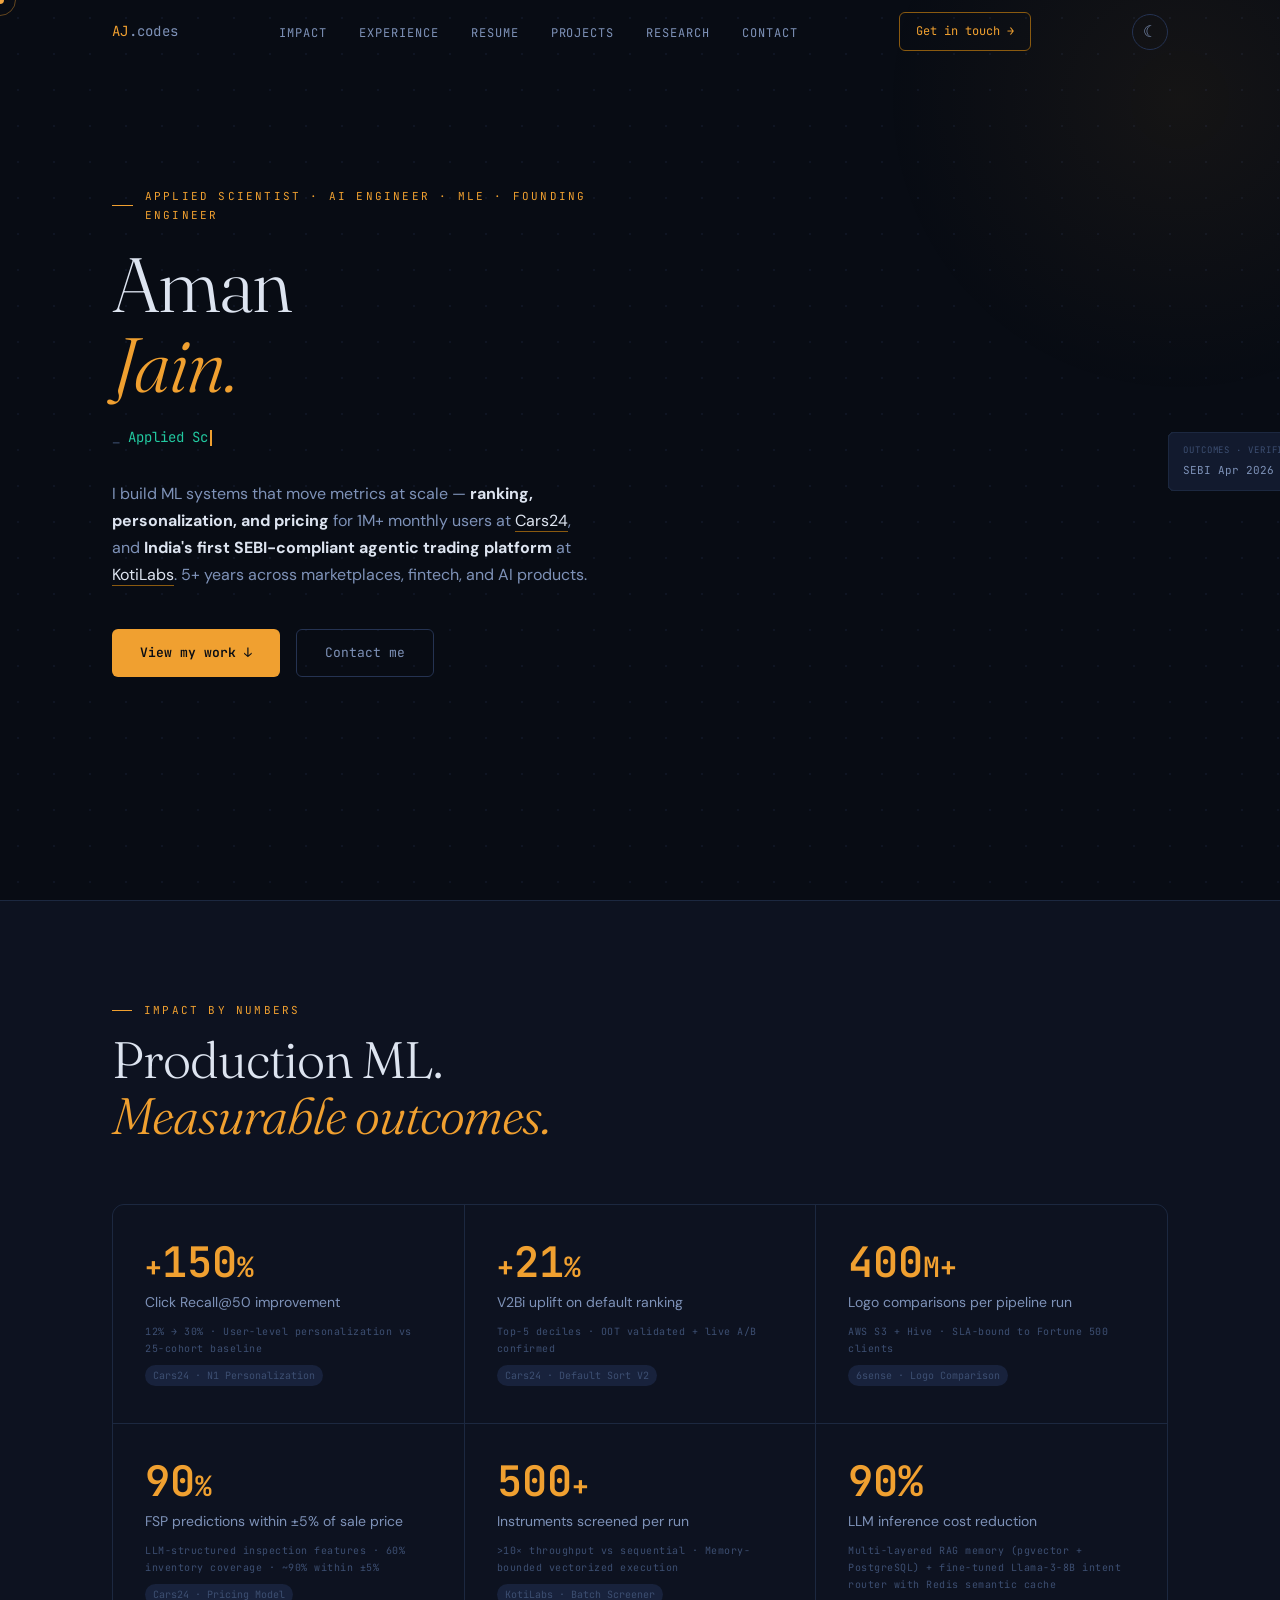
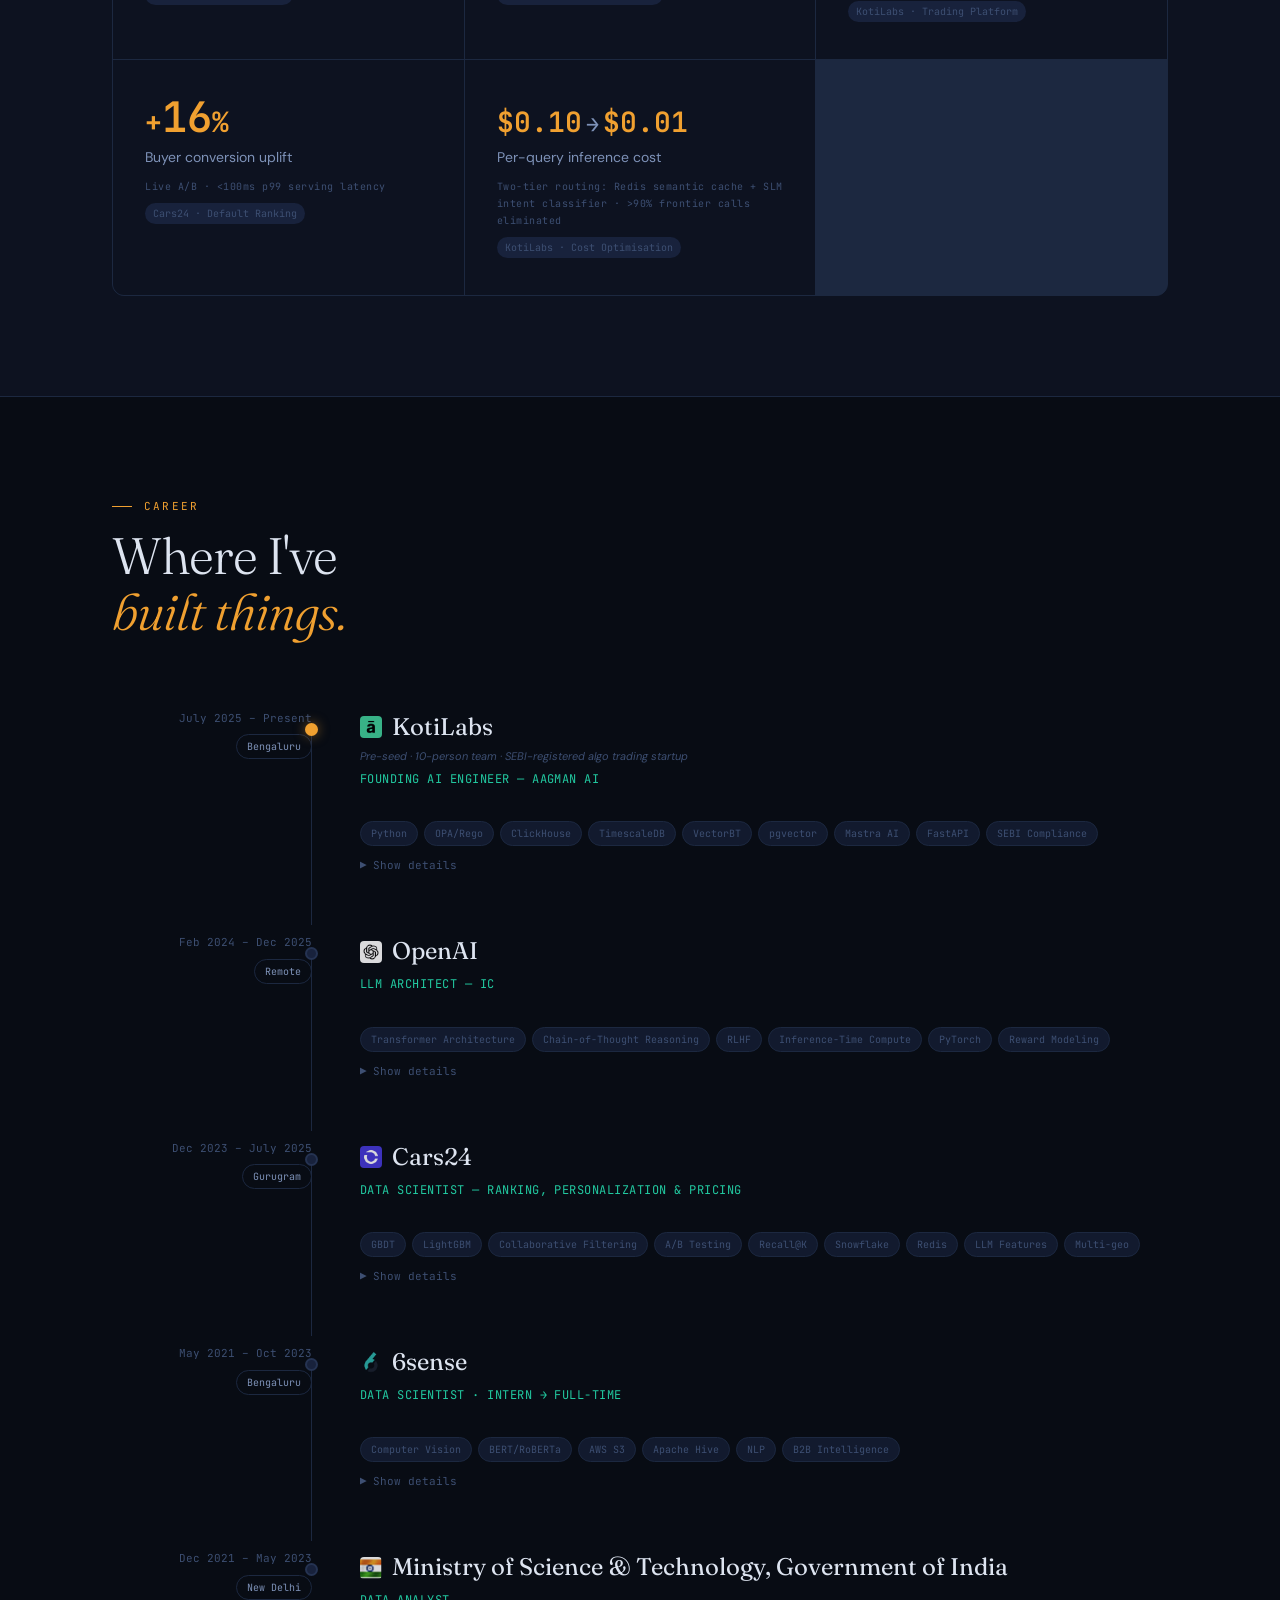
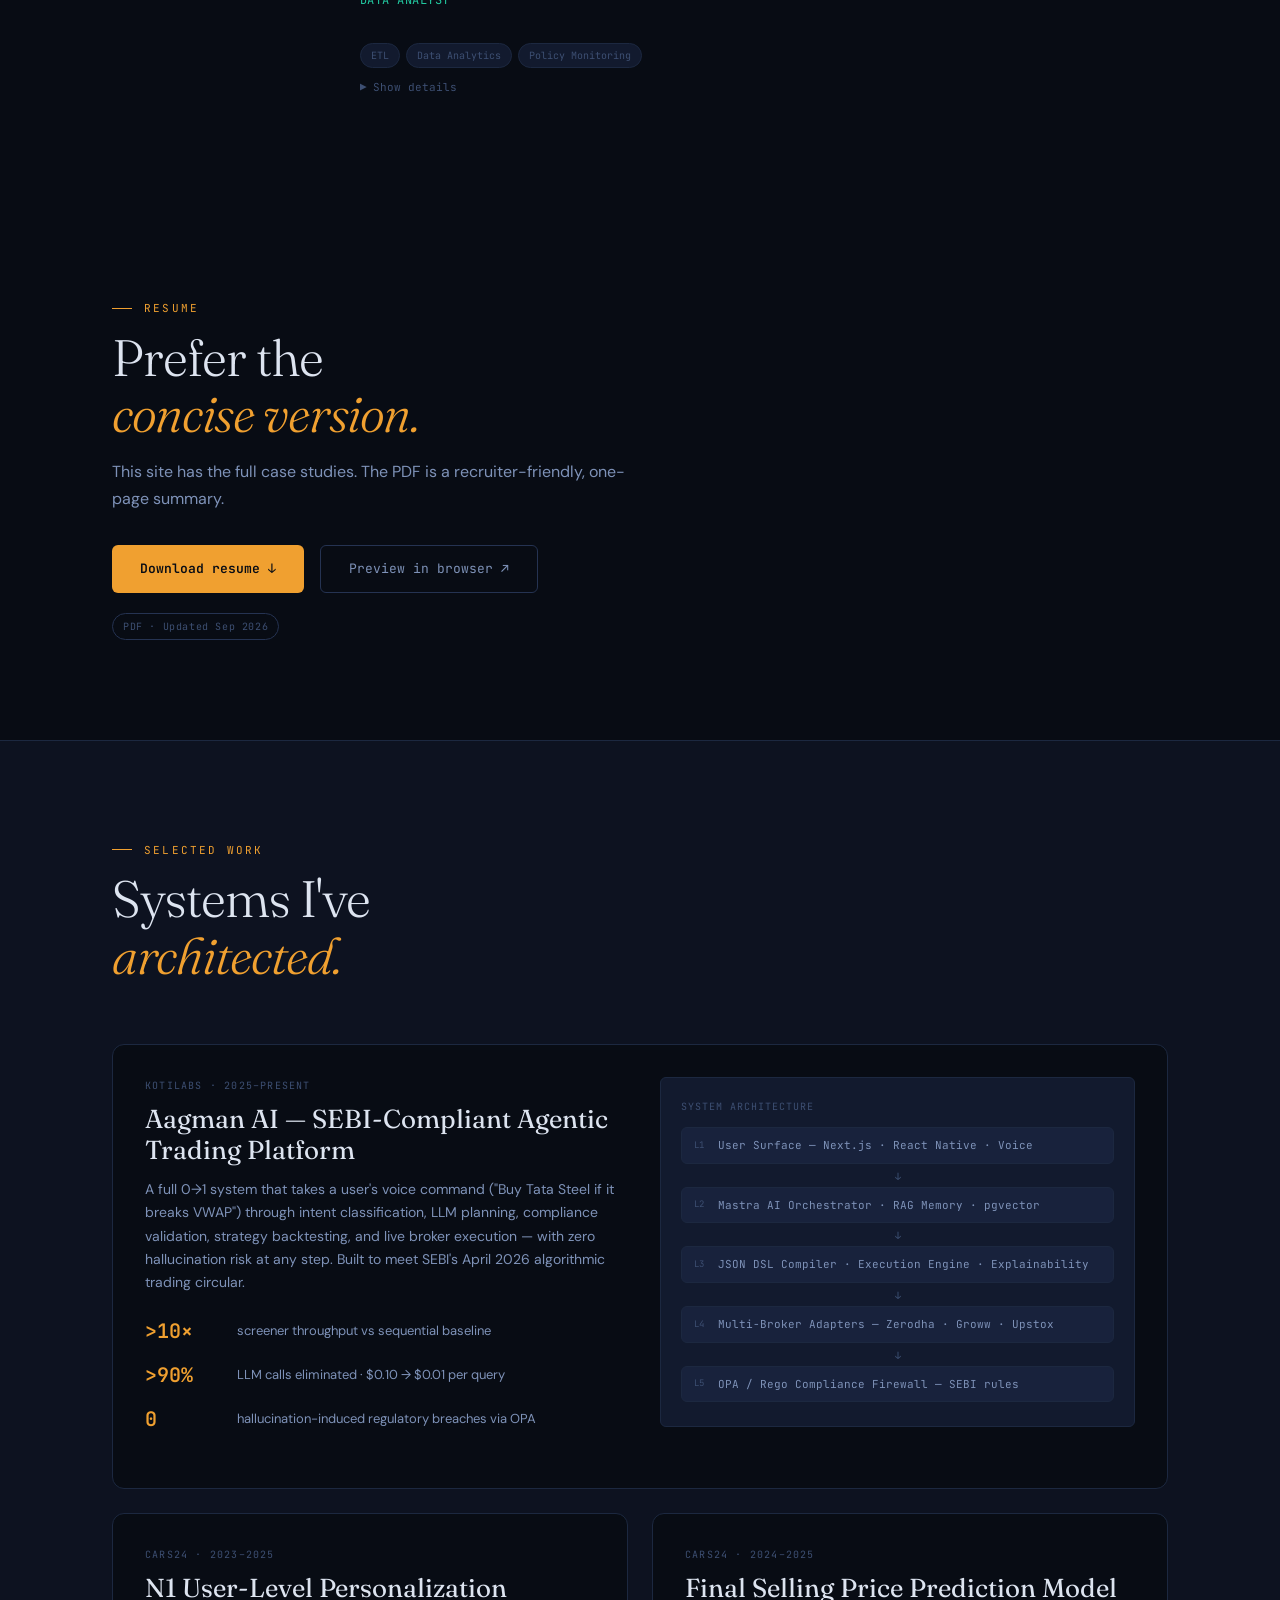
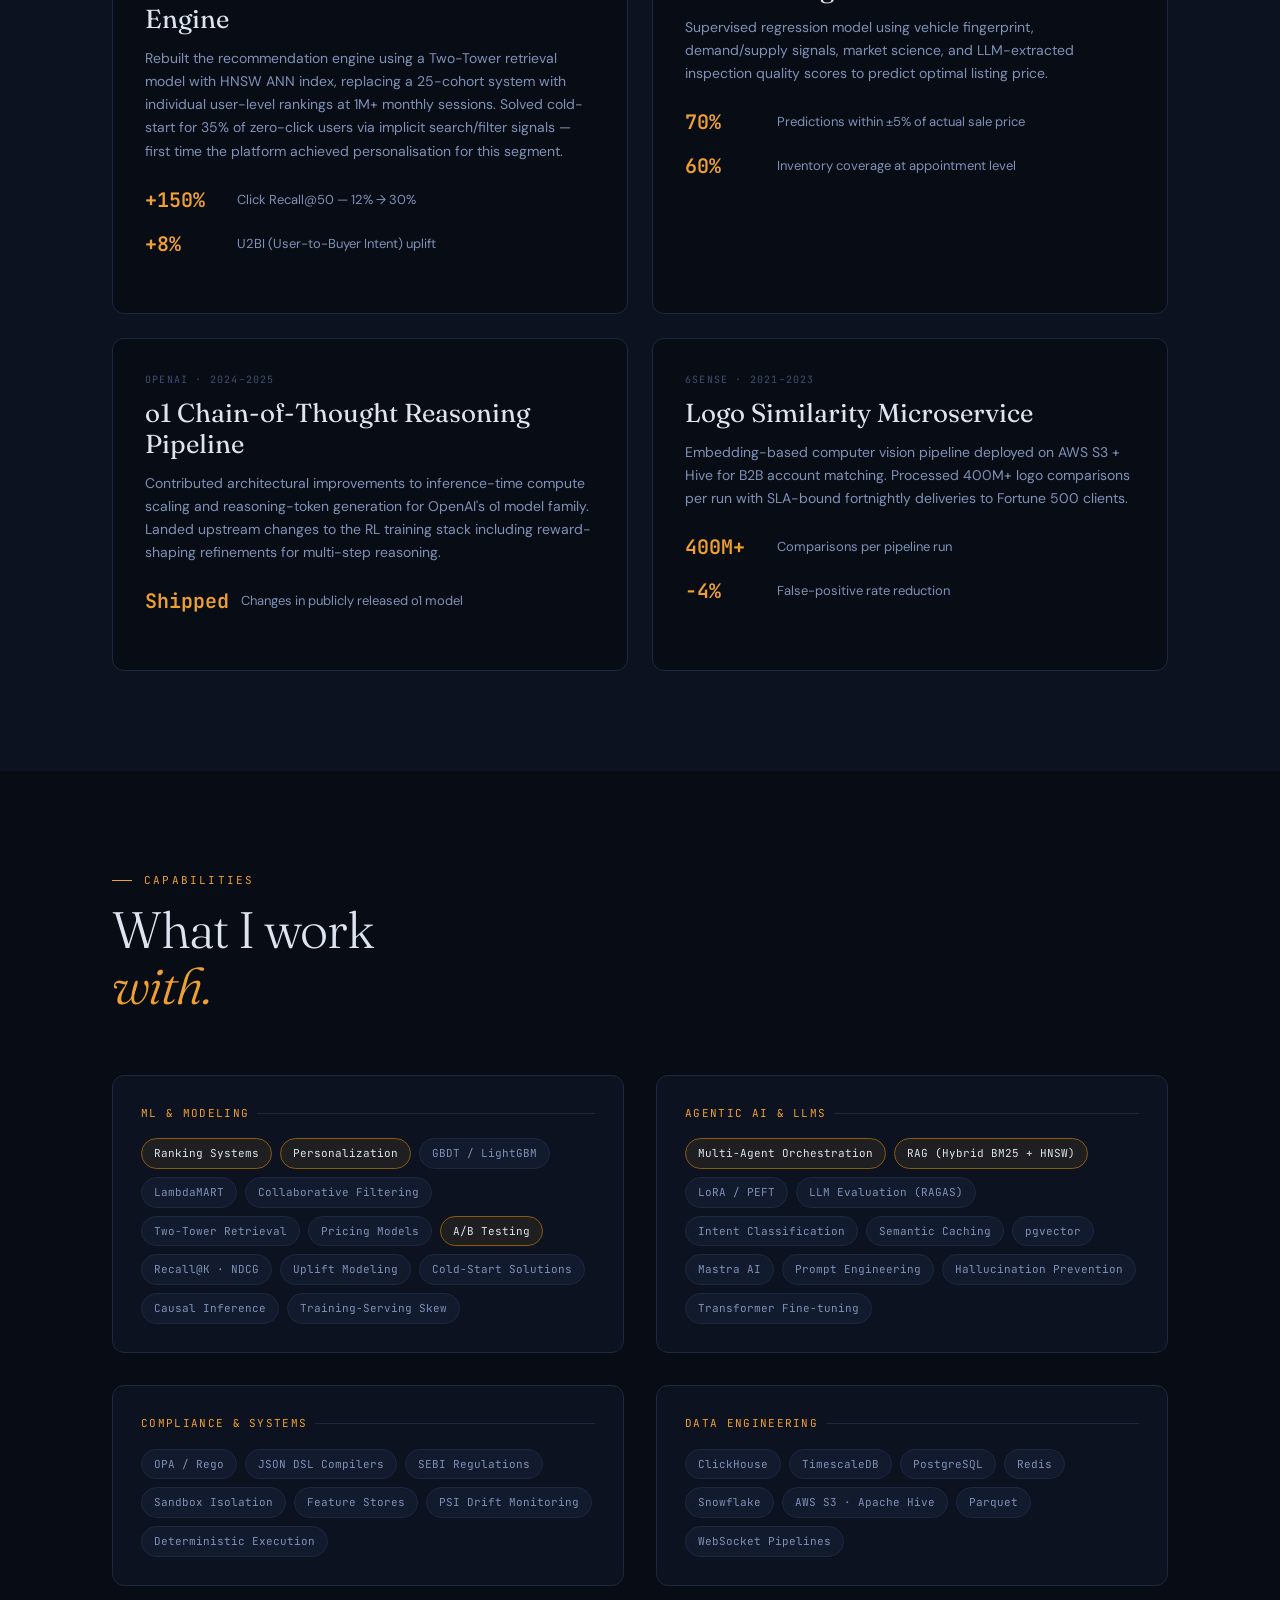
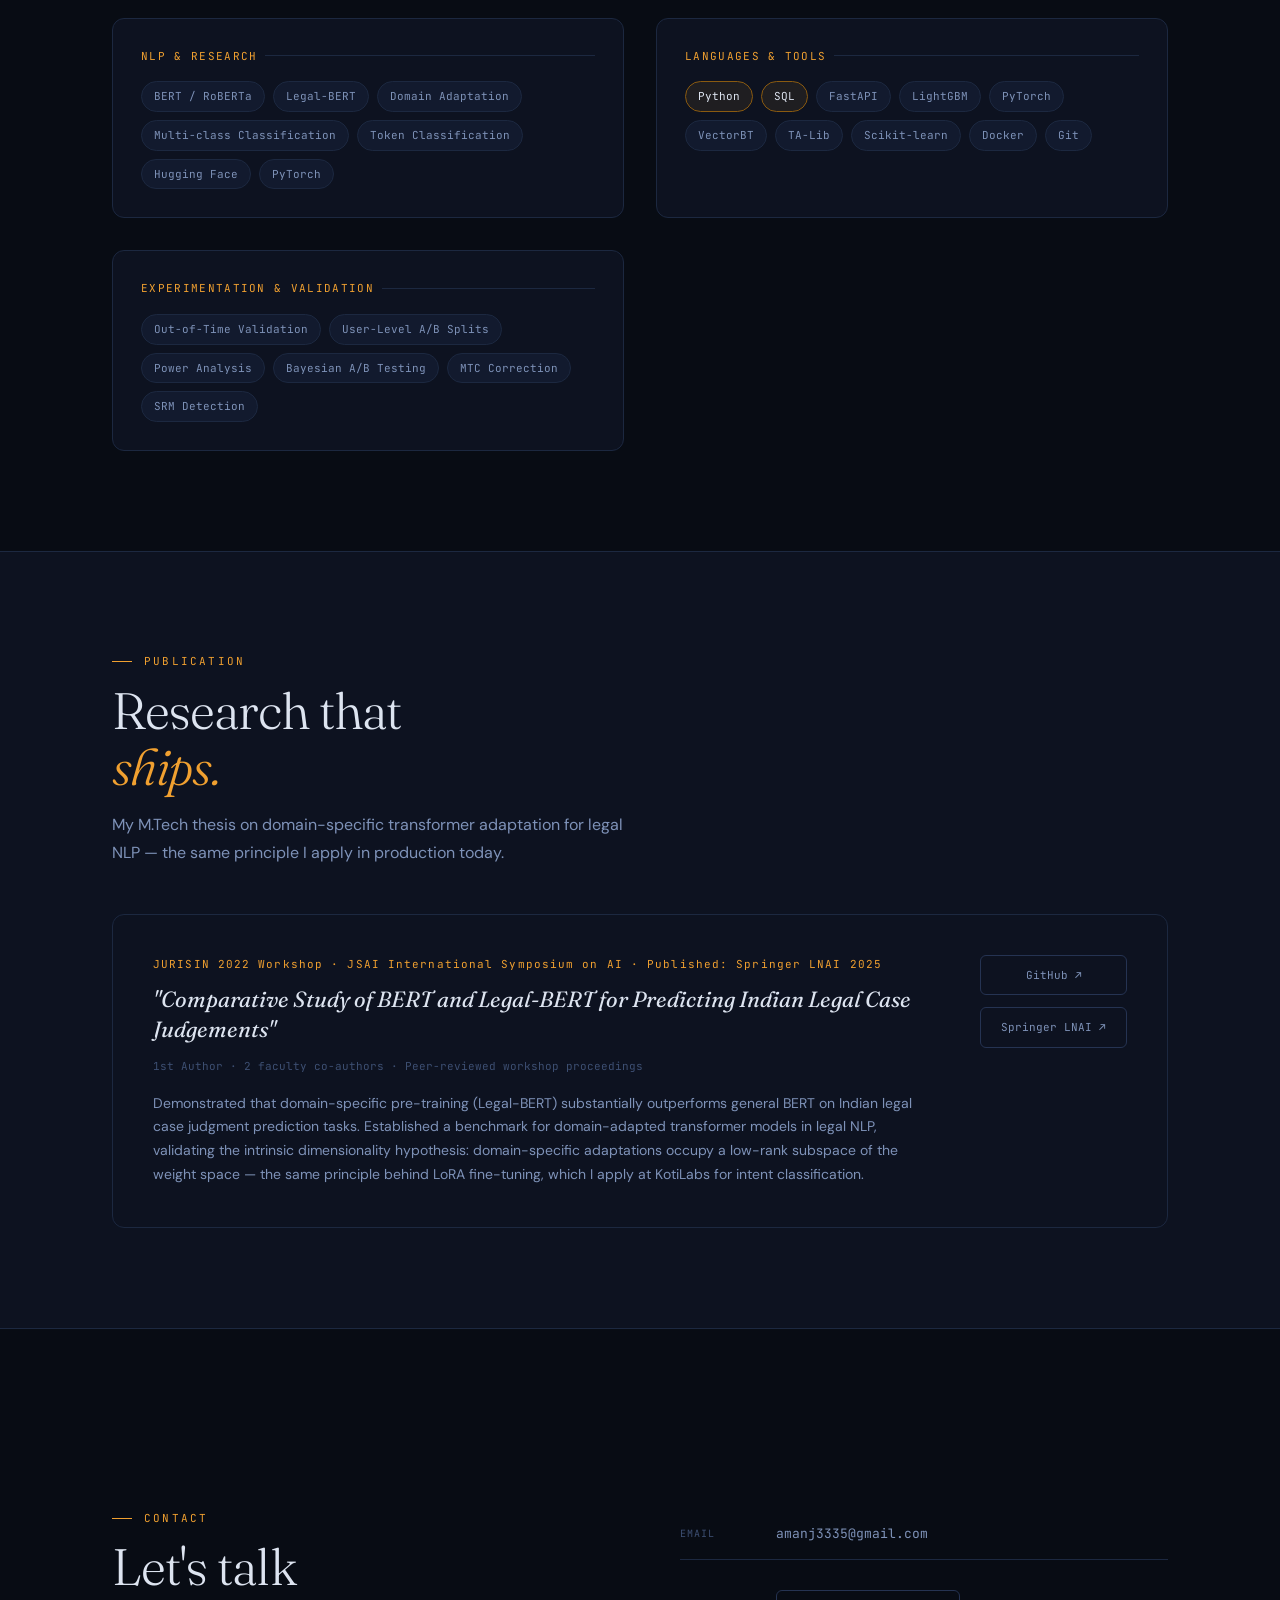
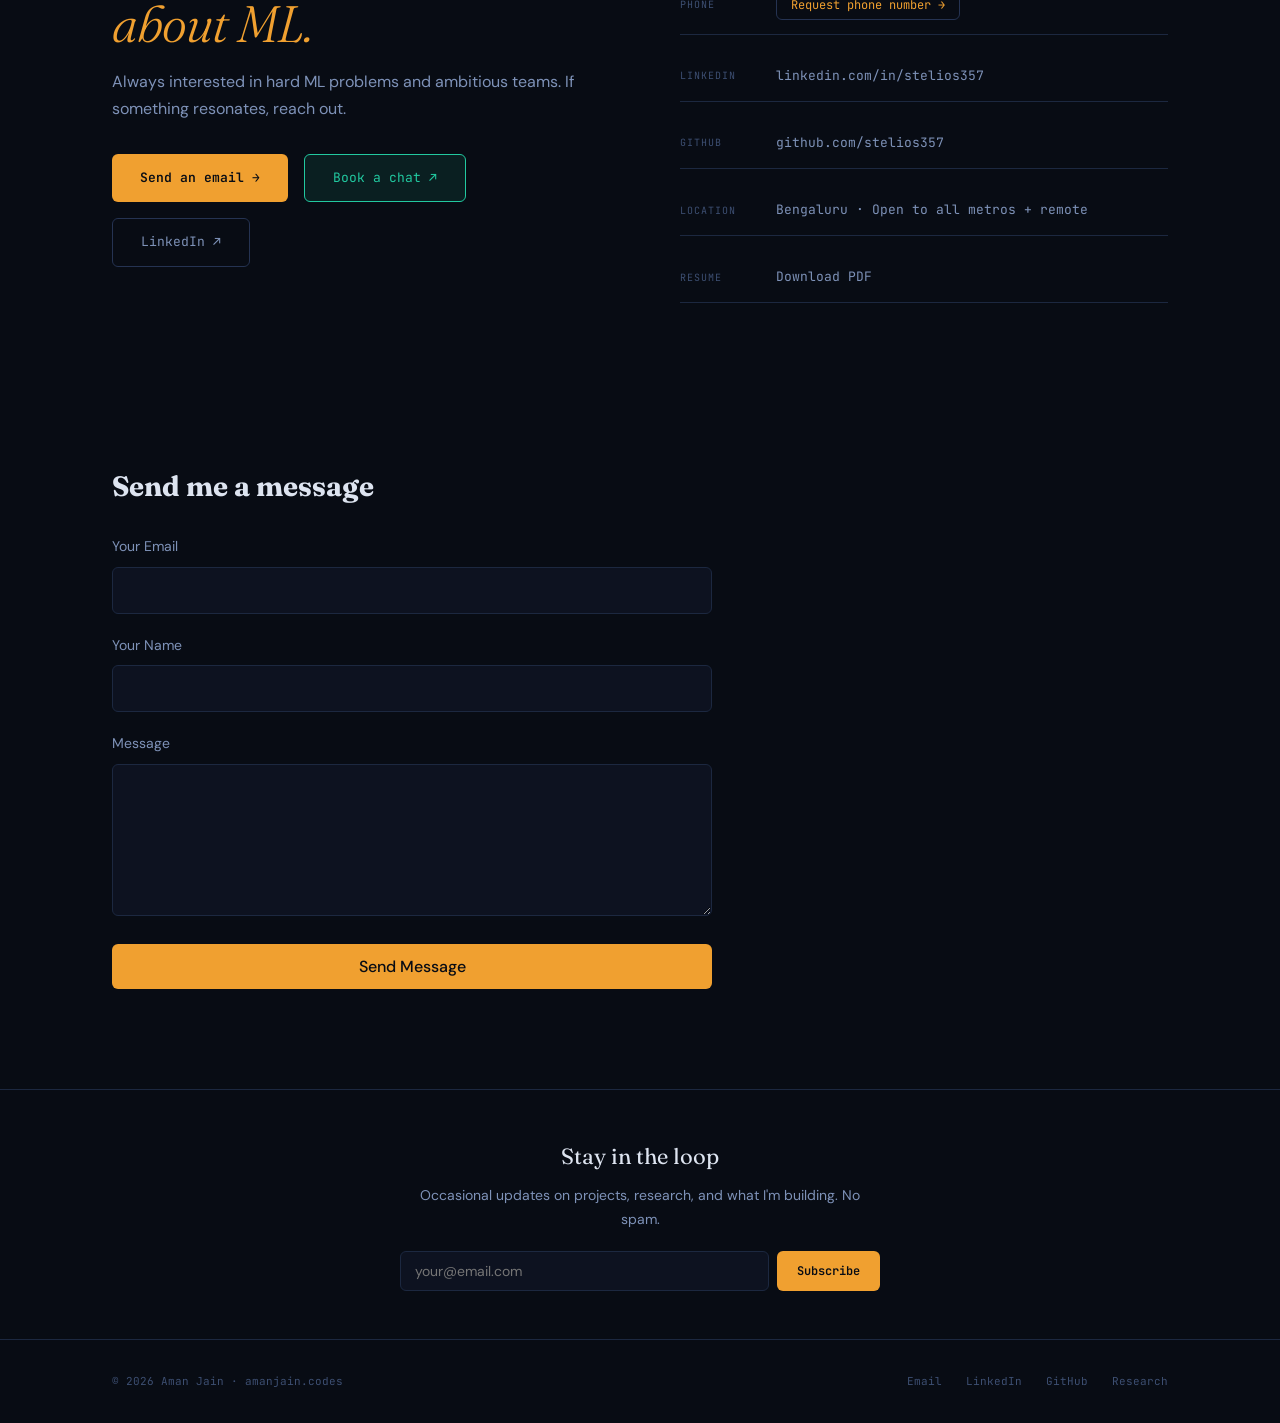
==== commit 1a4259ac: "Update booking link from Calendly to Topmate" ====
--- a/index.html
+++ b/index.html
@@ -1867,7 +1867,7 @@
         </p>
         <div class="hero-ctas reveal">
           <a href="#contactForm" class="btn-primary">Send an email →</a>
-          <a href="https://calendly.com/amanj3335/30min" target="_blank" rel="noopener noreferrer" class="btn-calendly">Book a chat ↗</a>
+          <a href="https://topmate.io/amanjaincodes/" target="_blank" rel="noopener noreferrer" class="btn-calendly">Book a chat ↗</a>
           <a href="https://linkedin.com/in/stelios357" target="_blank" class="btn-secondary">LinkedIn ↗</a>
         </div>
       </div>
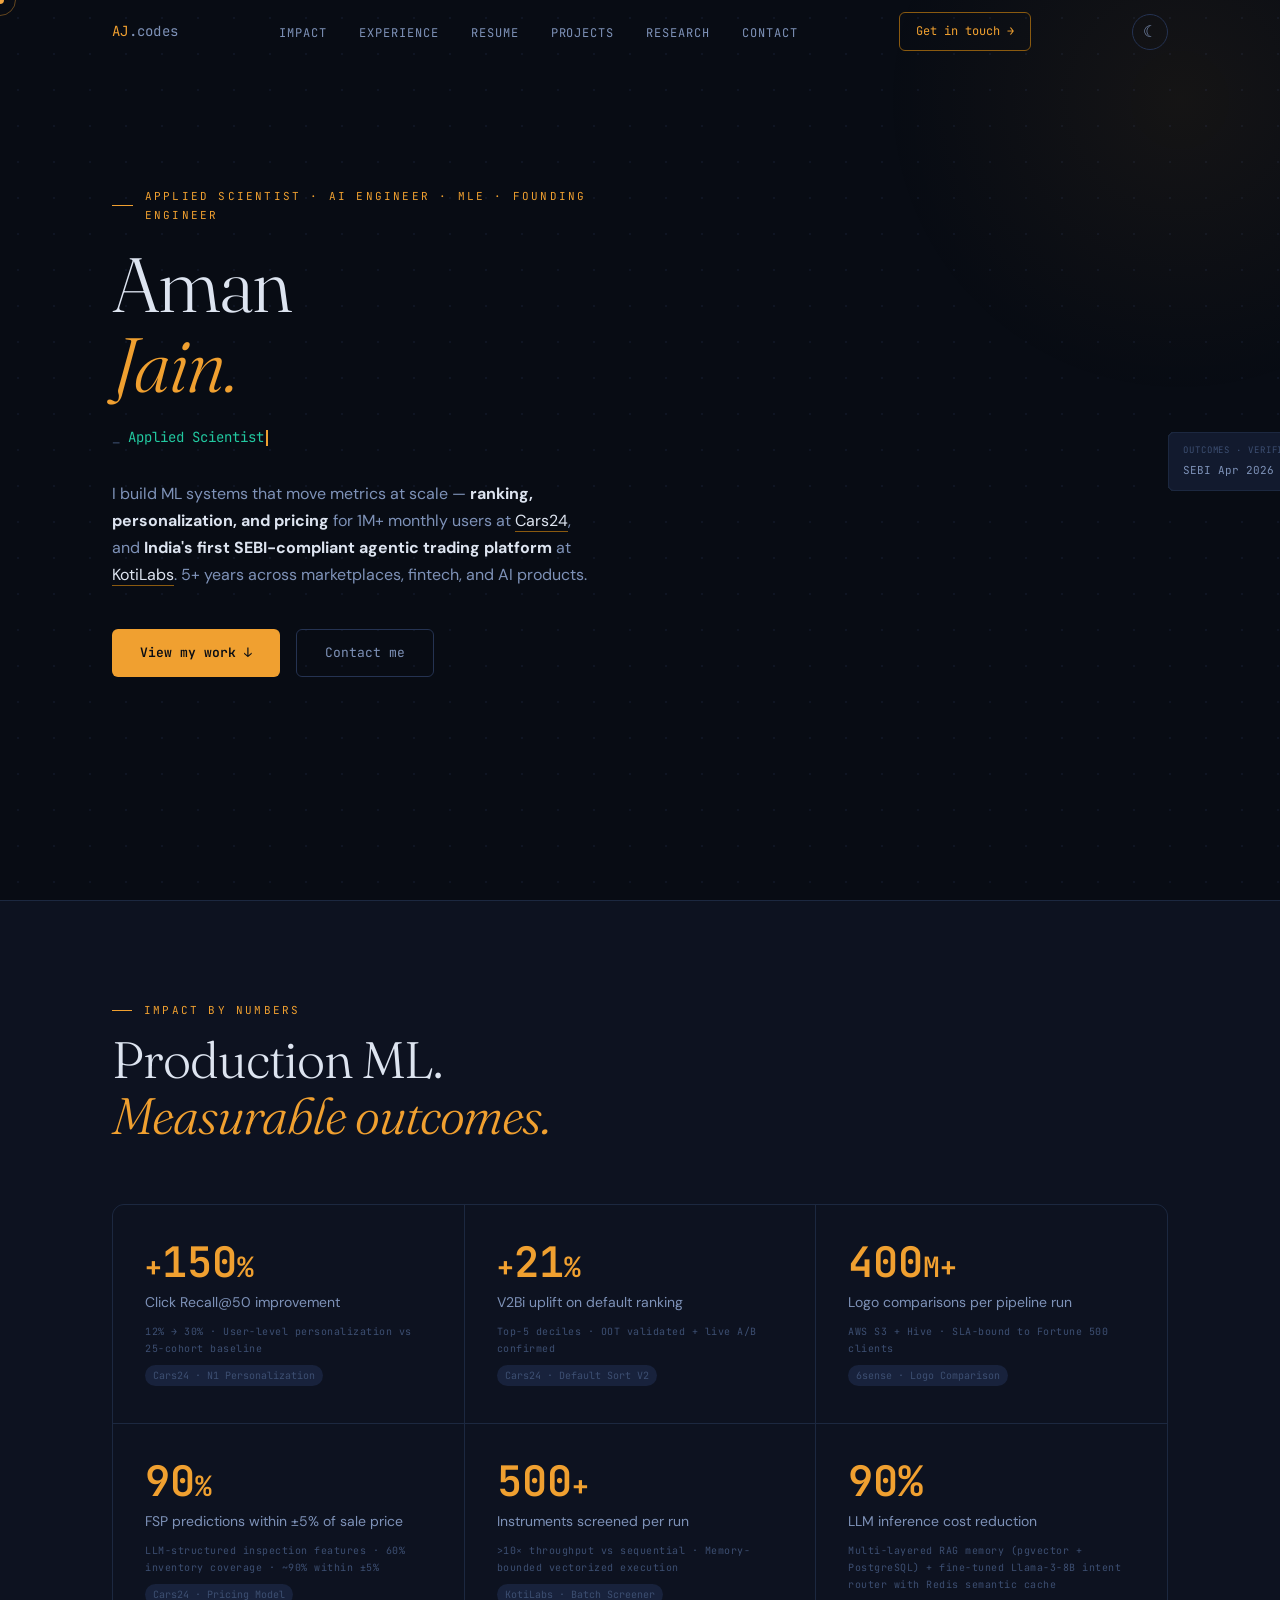
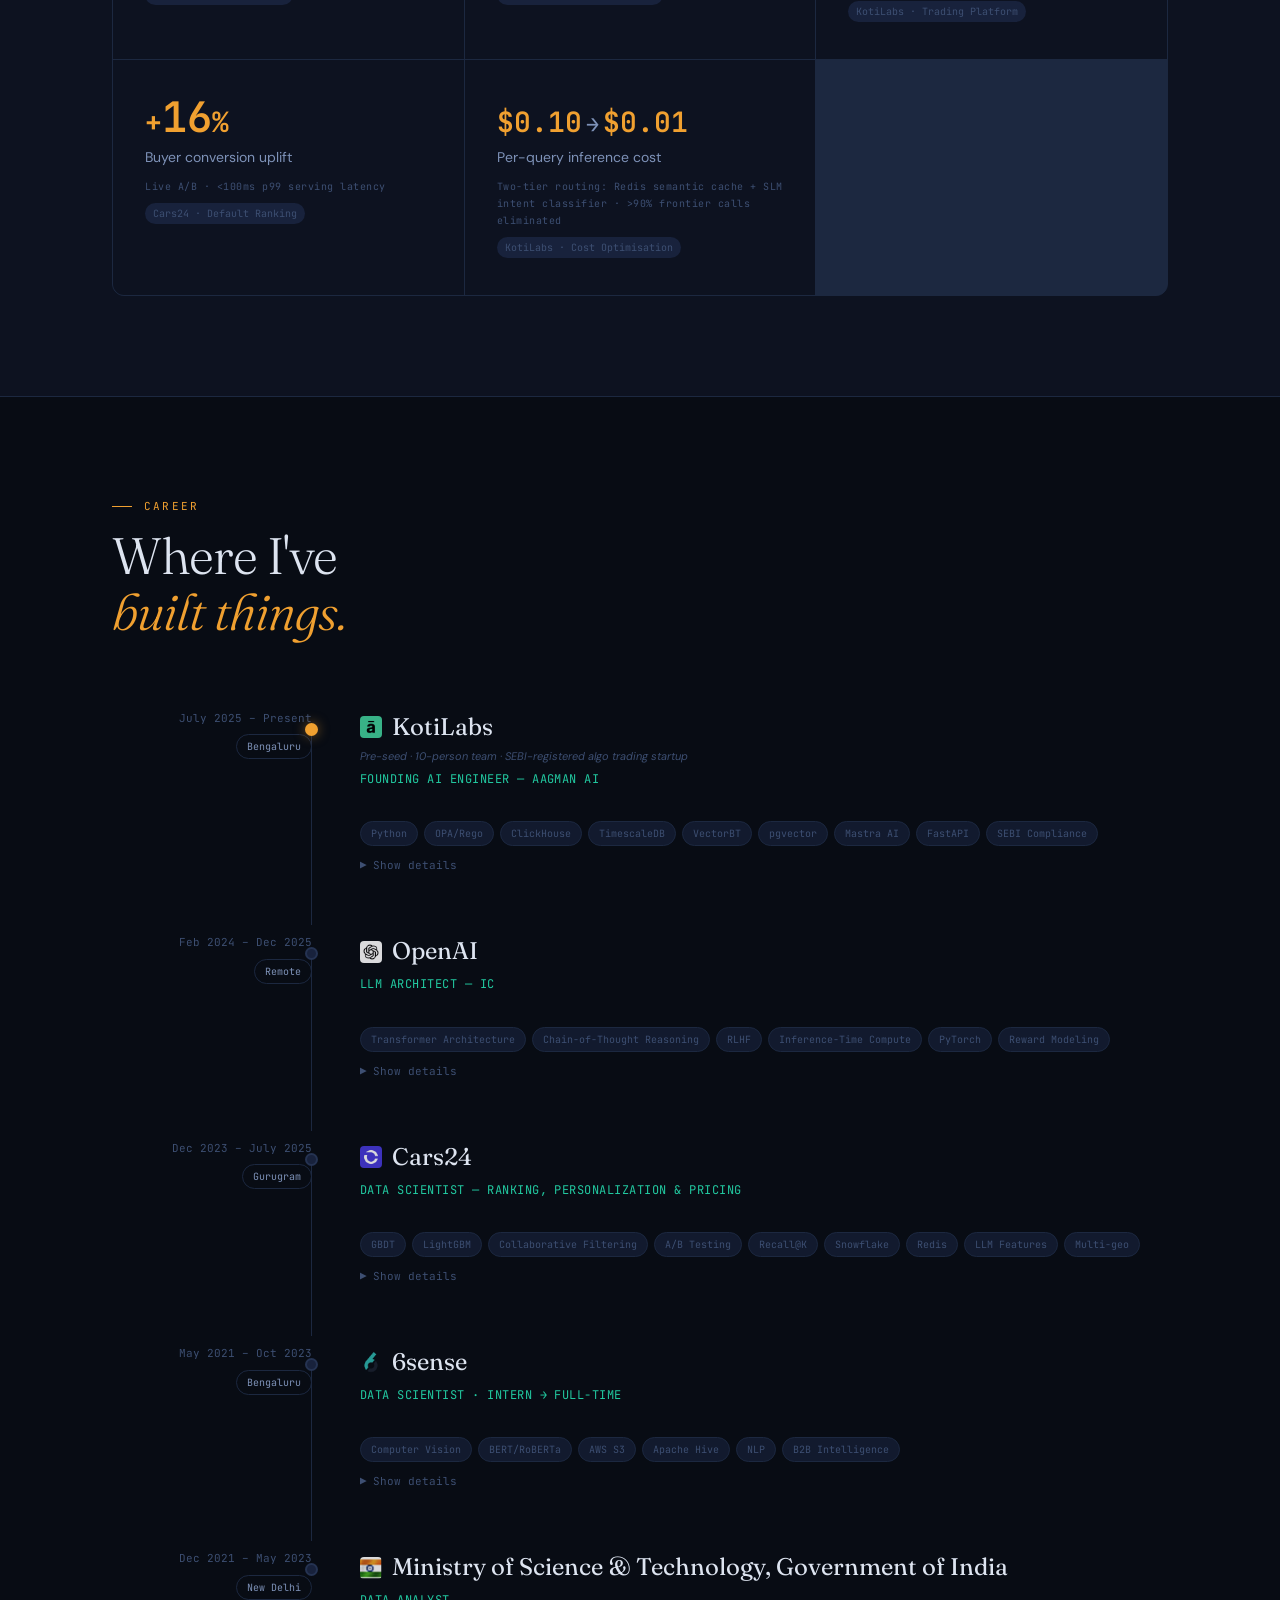
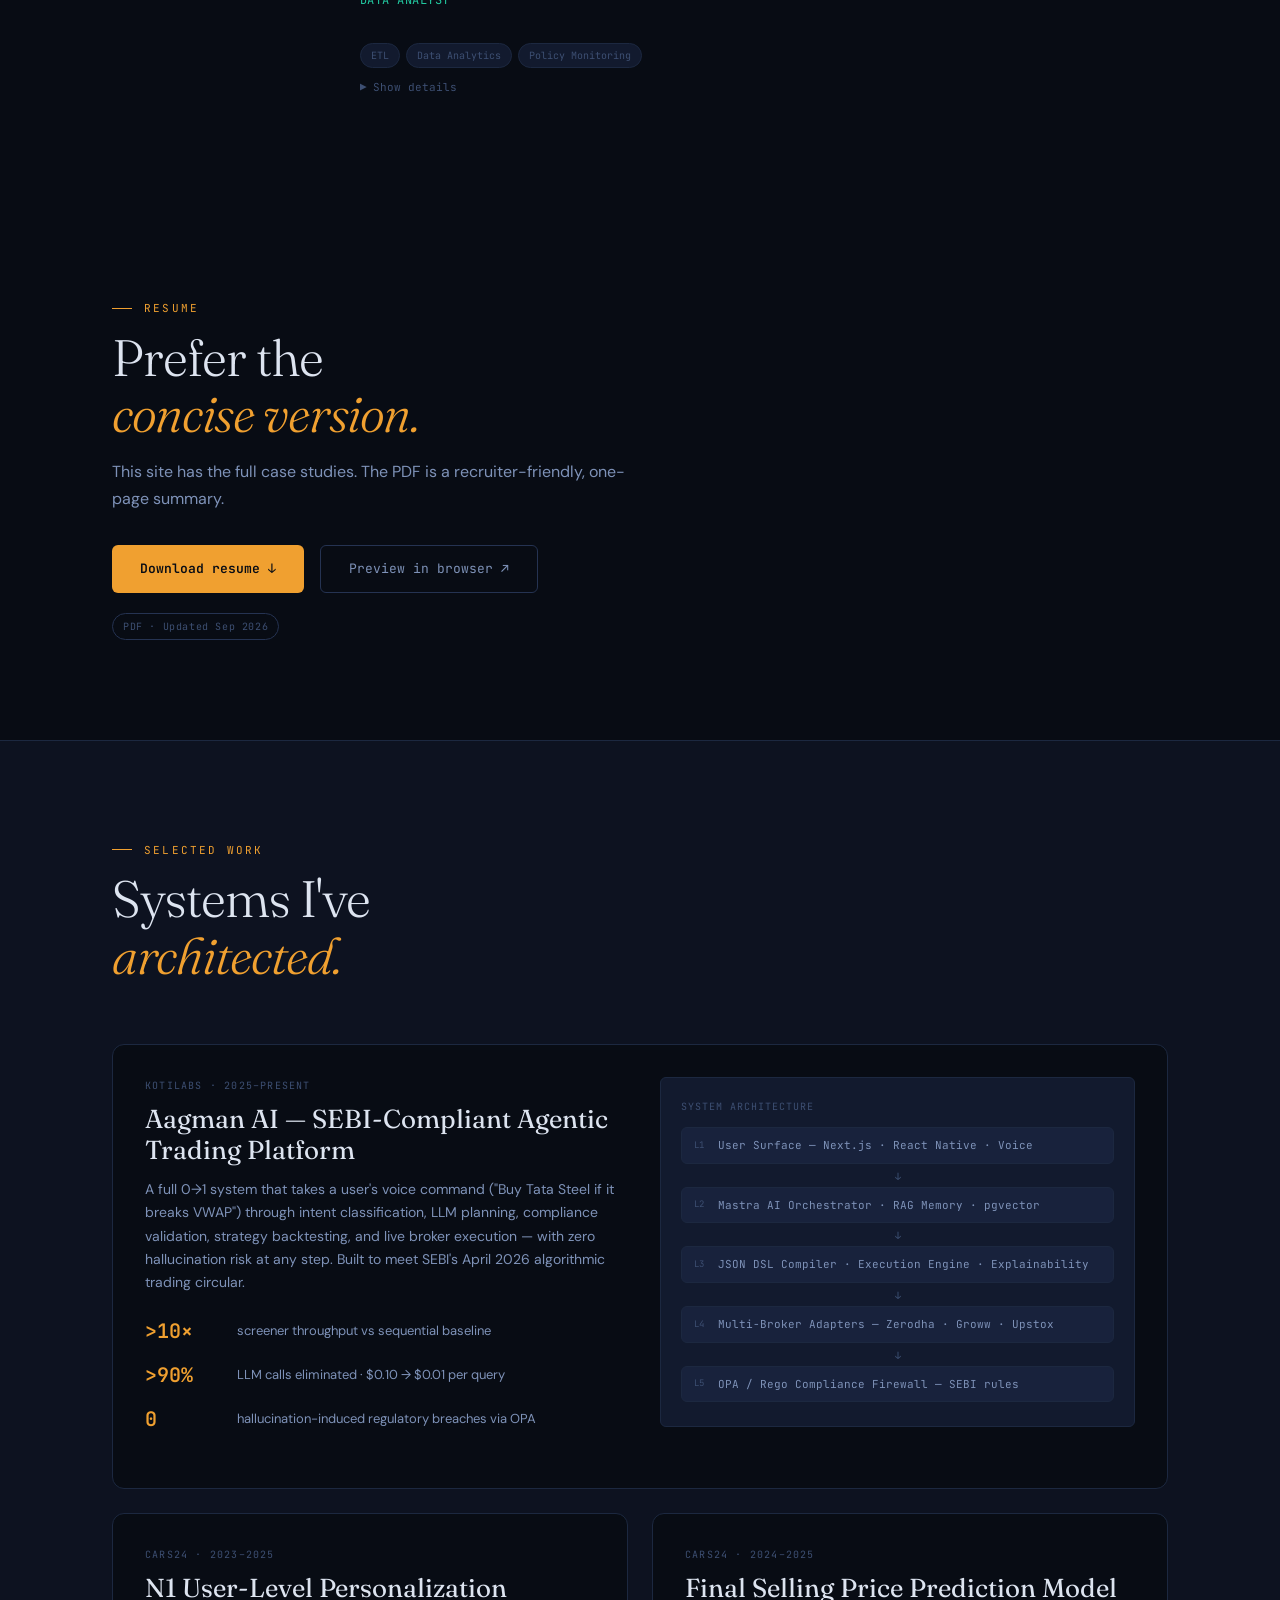
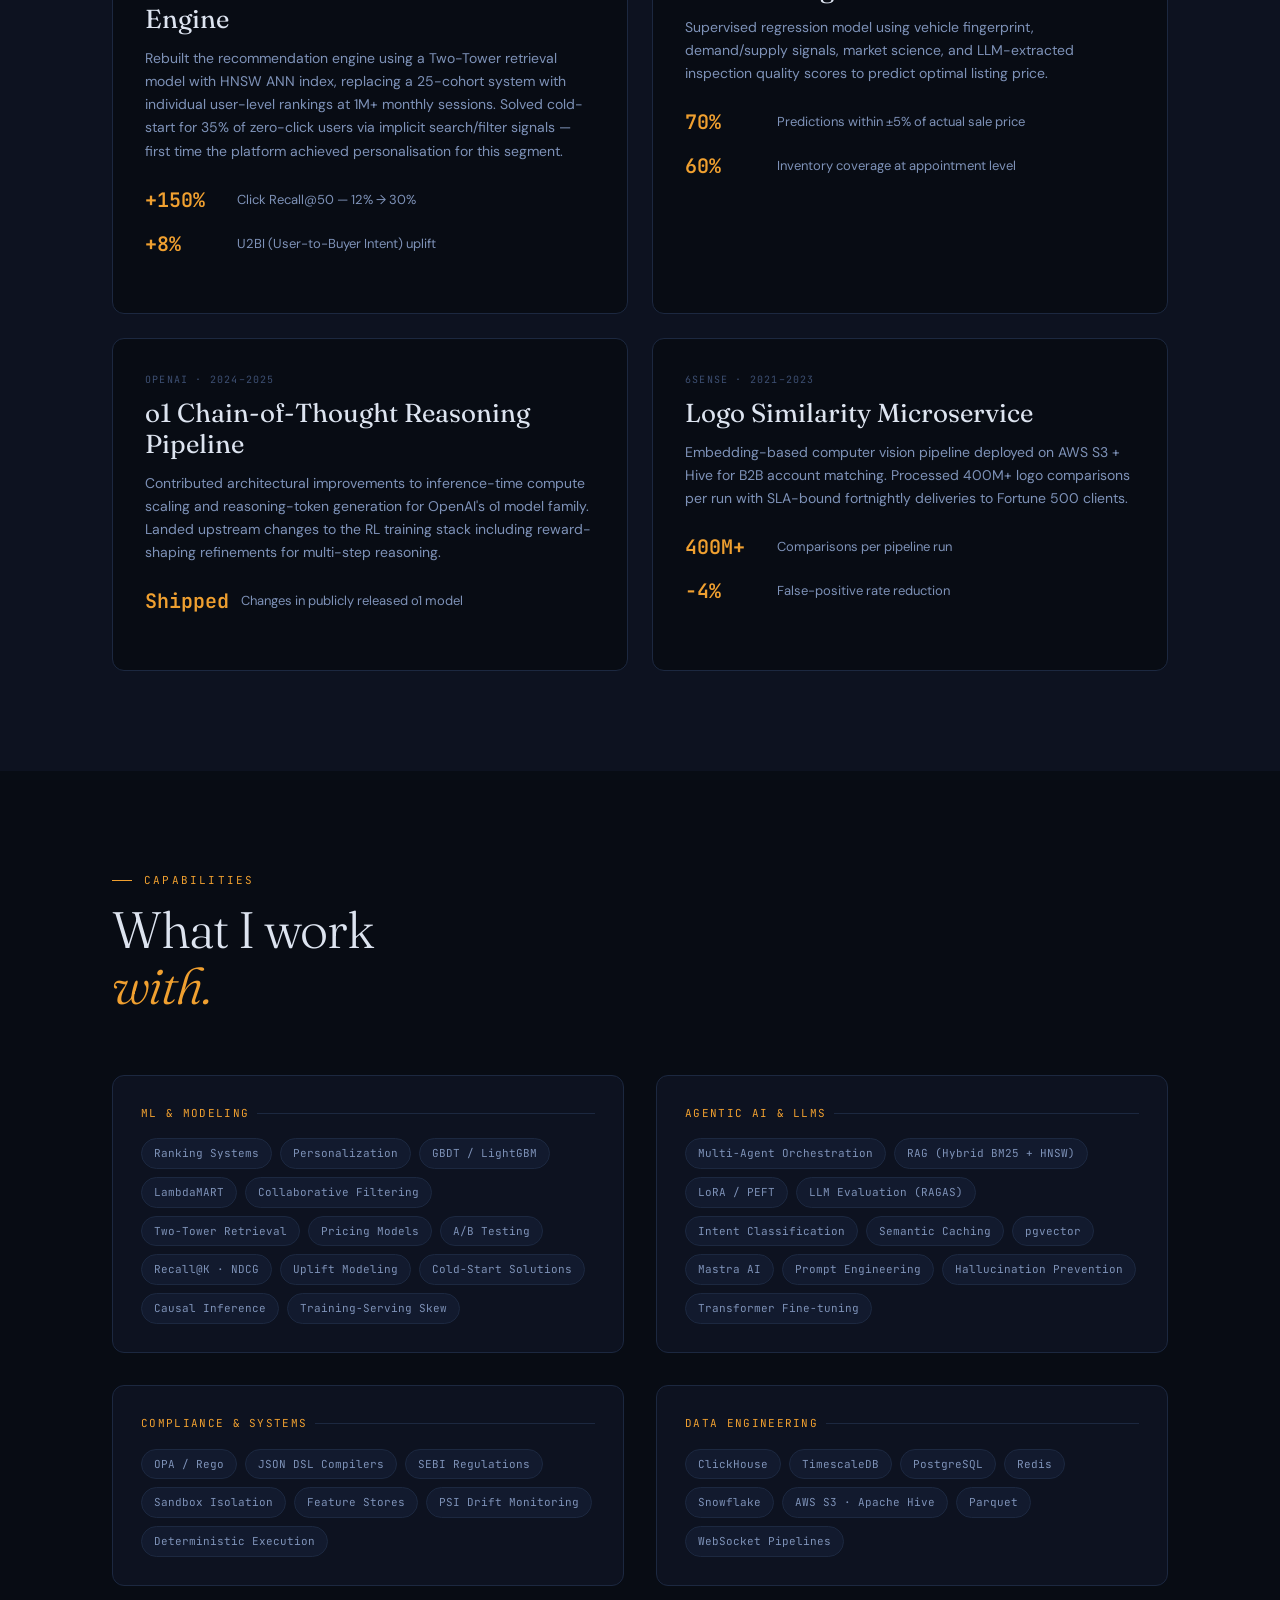
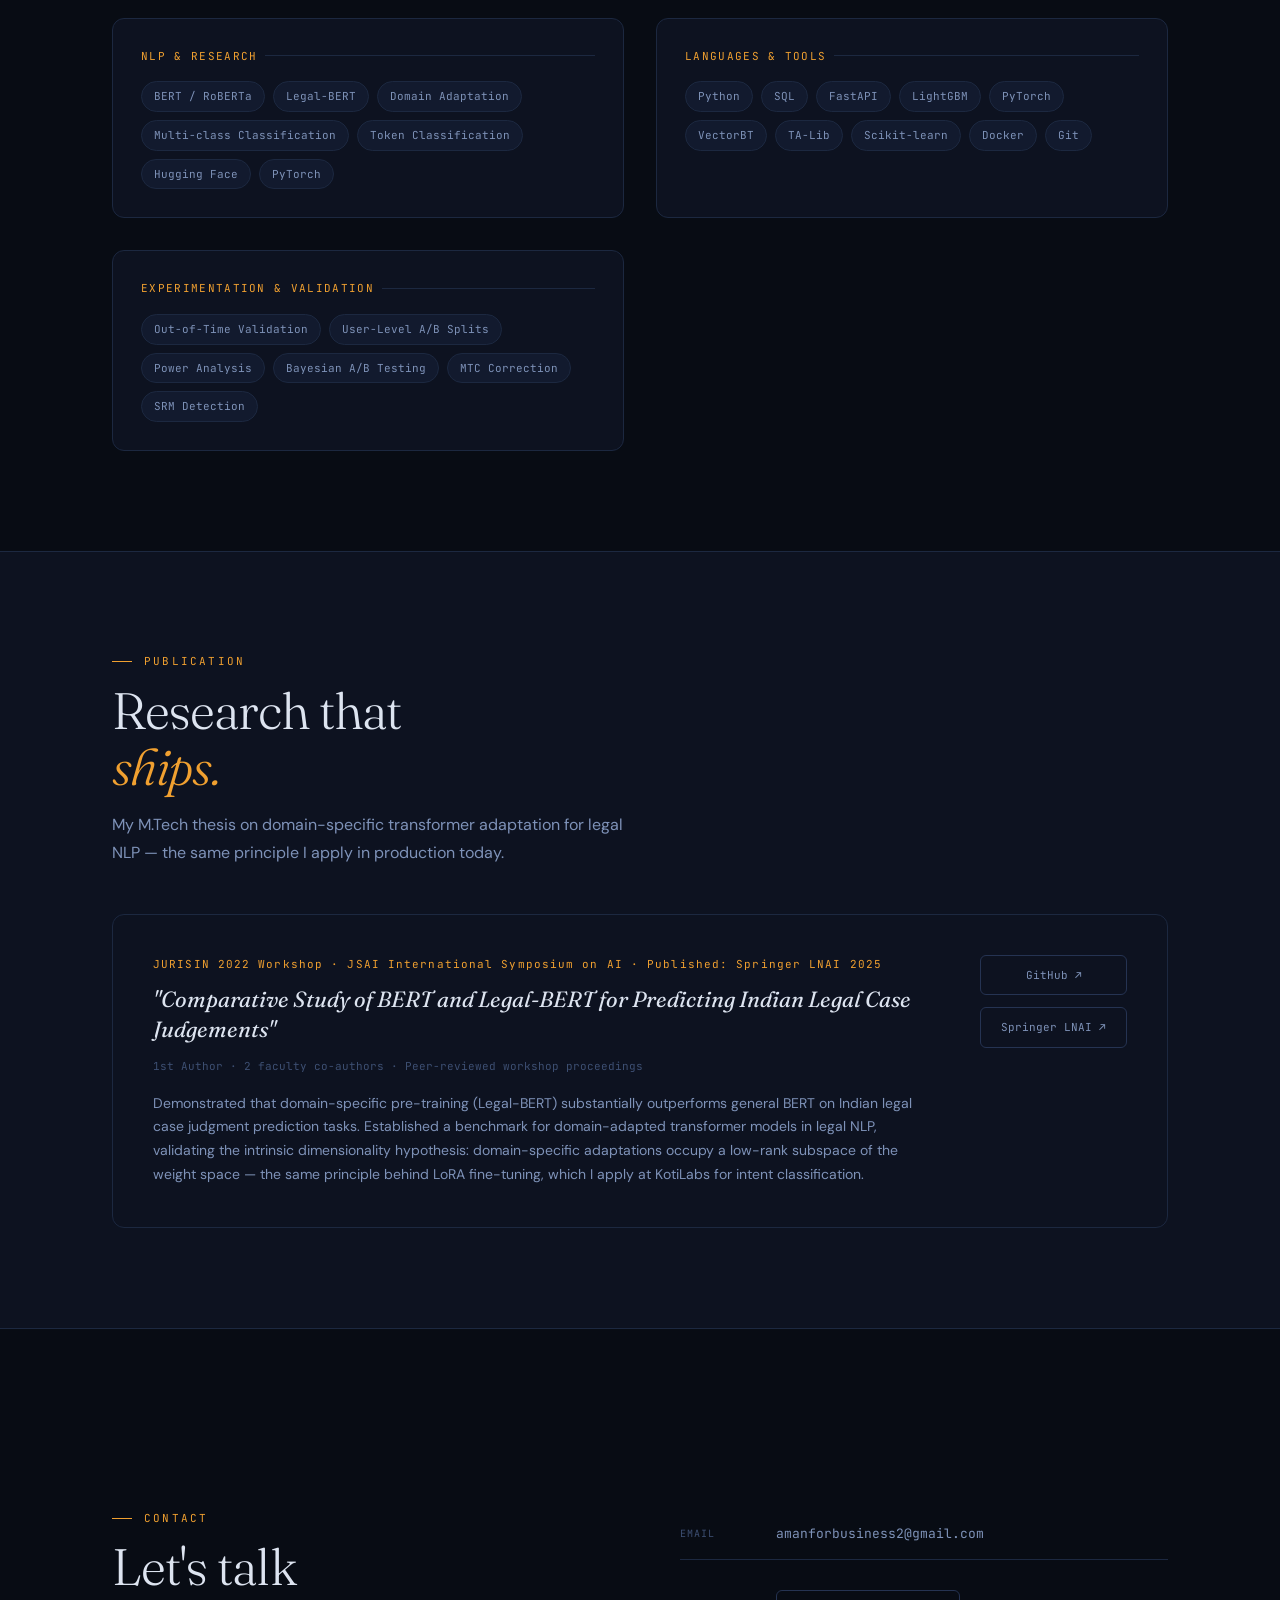
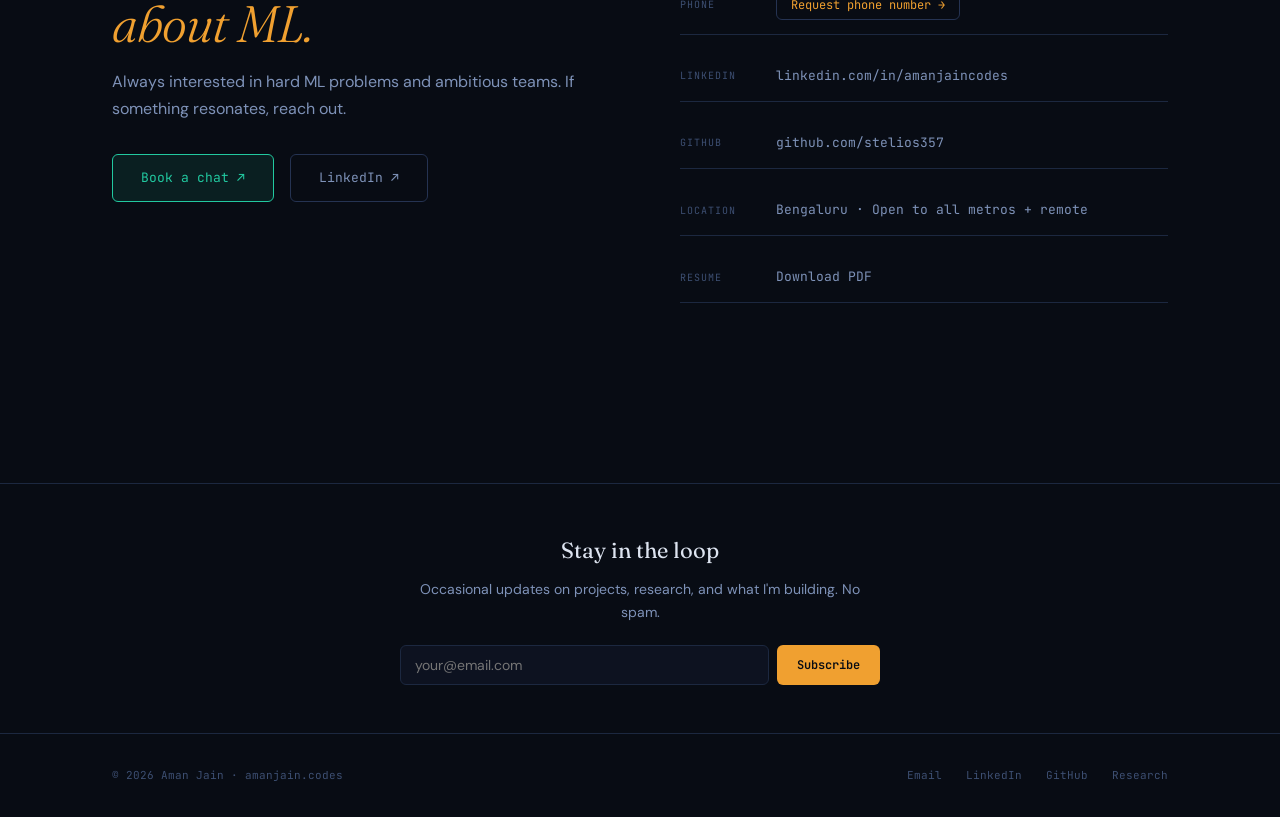
==== commit 312cc1fc: "Update email, LinkedIn URL, remove contact form, normalize skill chips - Email changed to amanforbus" ====
--- a/index.html
+++ b/index.html
@@ -26,7 +26,7 @@
   "url": "https://amanjain.codes",
   "jobTitle": "Applied Scientist / AI Engineer",
   "sameAs": [
-    "https://linkedin.com/in/stelios357",
+    "https://www.linkedin.com/in/amanjaincodes/",
     "https://github.com/stelios357"
   ],
   "knowsAbout": ["Machine Learning", "Ranking Systems", "Personalization", "Agentic AI", "LLMs"],
@@ -898,11 +898,6 @@
   border-color: var(--amber-dim);
   color: var(--amber);
   background: var(--amber-glow);
-}
-.skill-chip.primary {
-  border-color: var(--amber-dim);
-  color: var(--text);
-  background: rgba(240,160,48,0.08);
 }
 
 /* ── RESEARCH ─────────────────────────────────────────────────────────────── */
@@ -1729,14 +1724,14 @@
       <div class="skill-group">
         <div class="skill-group-name">ML & Modeling</div>
         <div class="skill-chips">
-          <span class="skill-chip primary">Ranking Systems</span>
-          <span class="skill-chip primary">Personalization</span>
+          <span class="skill-chip">Ranking Systems</span>
+          <span class="skill-chip">Personalization</span>
           <span class="skill-chip">GBDT / LightGBM</span>
           <span class="skill-chip">LambdaMART</span>
           <span class="skill-chip">Collaborative Filtering</span>
           <span class="skill-chip">Two-Tower Retrieval</span>
           <span class="skill-chip">Pricing Models</span>
-          <span class="skill-chip primary">A/B Testing</span>
+          <span class="skill-chip">A/B Testing</span>
           <span class="skill-chip">Recall@K · NDCG</span>
           <span class="skill-chip">Uplift Modeling</span>
           <span class="skill-chip">Cold-Start Solutions</span>
@@ -1747,8 +1742,8 @@
       <div class="skill-group">
         <div class="skill-group-name">Agentic AI & LLMs</div>
         <div class="skill-chips">
-          <span class="skill-chip primary">Multi-Agent Orchestration</span>
-          <span class="skill-chip primary">RAG (Hybrid BM25 + HNSW)</span>
+          <span class="skill-chip">Multi-Agent Orchestration</span>
+          <span class="skill-chip">RAG (Hybrid BM25 + HNSW)</span>
           <span class="skill-chip">LoRA / PEFT</span>
           <span class="skill-chip">LLM Evaluation (RAGAS)</span>
           <span class="skill-chip">Intent Classification</span>
@@ -1800,8 +1795,8 @@
       <div class="skill-group">
         <div class="skill-group-name">Languages & Tools</div>
         <div class="skill-chips">
-          <span class="skill-chip primary">Python</span>
-          <span class="skill-chip primary">SQL</span>
+          <span class="skill-chip">Python</span>
+          <span class="skill-chip">SQL</span>
           <span class="skill-chip">FastAPI</span>
           <span class="skill-chip">LightGBM</span>
           <span class="skill-chip">PyTorch</span>
@@ -1866,15 +1861,14 @@
           Always interested in hard ML problems and ambitious teams. If something resonates, reach out.
         </p>
         <div class="hero-ctas reveal">
-          <a href="#contactForm" class="btn-primary">Send an email →</a>
           <a href="https://topmate.io/amanjaincodes/" target="_blank" rel="noopener noreferrer" class="btn-calendly">Book a chat ↗</a>
-          <a href="https://linkedin.com/in/stelios357" target="_blank" class="btn-secondary">LinkedIn ↗</a>
+          <a href="https://www.linkedin.com/in/amanjaincodes/" target="_blank" class="btn-secondary">LinkedIn ↗</a>
         </div>
       </div>
       <div class="contact-info reveal reveal-delay-1">
         <div class="contact-row">
           <div class="contact-row-label">Email</div>
-          <div class="contact-row-val">amanj3335@gmail.com</div>
+          <div class="contact-row-val">amanforbusiness2@gmail.com</div>
         </div>
         <div class="contact-row" id="phone-row">
           <div class="contact-row-label">Phone</div>
@@ -1894,7 +1888,7 @@
         </div>
         <div class="contact-row">
           <div class="contact-row-label">LinkedIn</div>
-          <div class="contact-row-val"><a href="https://linkedin.com/in/stelios357" target="_blank">linkedin.com/in/stelios357</a></div>
+          <div class="contact-row-val"><a href="https://www.linkedin.com/in/amanjaincodes/" target="_blank">linkedin.com/in/amanjaincodes</a></div>
         </div>
         <div class="contact-row">
           <div class="contact-row-label">GitHub</div>
@@ -1911,60 +1905,6 @@
       </div>
     </div>
 
-    <!-- Formspree Contact Form -->
-    <form id="contactForm" action="https://formspree.io/f/mpqyklrp" method="POST" style="margin-top:80px;">
-      <div style="max-width:600px;">
-        <h3 style="font-family:var(--font-display);font-size:28px;margin-bottom:24px;color:var(--text);">Send me a message</h3>
-        
-        <div style="margin-bottom:20px;">
-          <label for="email" style="display:block;margin-bottom:8px;color:var(--text-muted);font-size:14px;">Your Email</label>
-          <input 
-            type="email" 
-            id="email" 
-            name="email" 
-            required 
-            style="width:100%;padding:12px 16px;background:var(--surface);border:1px solid var(--border);border-radius:var(--radius);color:var(--text);font-family:var(--font-body);font-size:16px;transition:border-color 0.2s;"
-            onmouseover="this.style.borderColor='var(--amber)'"
-            onmouseout="this.style.borderColor='var(--border)'"
-          />
-        </div>
-
-        <div style="margin-bottom:20px;">
-          <label for="name" style="display:block;margin-bottom:8px;color:var(--text-muted);font-size:14px;">Your Name</label>
-          <input 
-            type="text" 
-            id="name" 
-            name="name" 
-            required 
-            style="width:100%;padding:12px 16px;background:var(--surface);border:1px solid var(--border);border-radius:var(--radius);color:var(--text);font-family:var(--font-body);font-size:16px;transition:border-color 0.2s;"
-            onmouseover="this.style.borderColor='var(--amber)'"
-            onmouseout="this.style.borderColor='var(--border)'"
-          />
-        </div>
-
-        <div style="margin-bottom:20px;">
-          <label for="message" style="display:block;margin-bottom:8px;color:var(--text-muted);font-size:14px;">Message</label>
-          <textarea 
-            id="message" 
-            name="message" 
-            required 
-            rows="6" 
-            style="width:100%;padding:12px 16px;background:var(--surface);border:1px solid var(--border);border-radius:var(--radius);color:var(--text);font-family:var(--font-body);font-size:16px;resize:vertical;transition:border-color 0.2s;"
-            onmouseover="this.style.borderColor='var(--amber)'"
-            onmouseout="this.style.borderColor='var(--border)'"
-          ></textarea>
-        </div>
-
-        <div style="display:flex;gap:12px;">
-          <button 
-            type="submit" 
-            style="flex:1;padding:12px 24px;background:var(--amber);color:var(--bg);border:none;border-radius:var(--radius);font-family:var(--font-body);font-weight:500;font-size:16px;cursor:pointer;transition:opacity 0.2s;"
-            onmouseover="this.style.opacity='0.8'"
-            onmouseout="this.style.opacity='1'"
-          >Send Message</button>
-        </div>
-      </div>
-    </form>
 
   </div>
 </section>
@@ -1992,7 +1932,7 @@
     <div class="footer-copy">© 2026 Aman Jain · amanjain.codes</div>
     <div class="footer-links">
       <a href="#contact">Email</a>
-      <a href="https://linkedin.com/in/stelios357" target="_blank">LinkedIn</a>
+      <a href="https://www.linkedin.com/in/amanjaincodes/" target="_blank">LinkedIn</a>
       <a href="https://github.com/stelios357" target="_blank">GitHub</a>
       <a href="https://github.com/stelios357/Predicting-Indian-Legal-Case-Judgements" target="_blank">Research</a>
     </div>
@@ -2164,39 +2104,6 @@
 window.addEventListener('resize', drawConnectors);
 
 /* ── FORMSPREE INTEGRATION ────────────────────────────────────────────────── */
-document.getElementById('contactForm').addEventListener('submit', function(e) {
-  e.preventDefault();
-  
-  const form = this;
-  const submitBtn = form.querySelector('button[type="submit"]');
-  const originalText = submitBtn.textContent;
-  submitBtn.textContent = 'Sending...';
-  submitBtn.disabled = true;
-
-  fetch(form.action, {
-    method: 'POST',
-    body: new FormData(form),
-    headers: {
-      'Accept': 'application/json'
-    }
-  }).then(response => {
-    if (response.ok) {
-      form.reset();
-      submitBtn.textContent = 'Message sent! ✓';
-      setTimeout(() => {
-        submitBtn.textContent = originalText;
-        submitBtn.disabled = false;
-      }, 2000);
-    } else {
-      throw new Error('Form submission failed');
-    }
-  }).catch(error => {
-    console.error('Error:', error);
-    submitBtn.textContent = 'Error sending. Try again?';
-    submitBtn.disabled = false;
-  });
-});
-
 // Phone request form
 document.getElementById('phone-request-form').addEventListener('submit', function(e) {
   e.preventDefault();
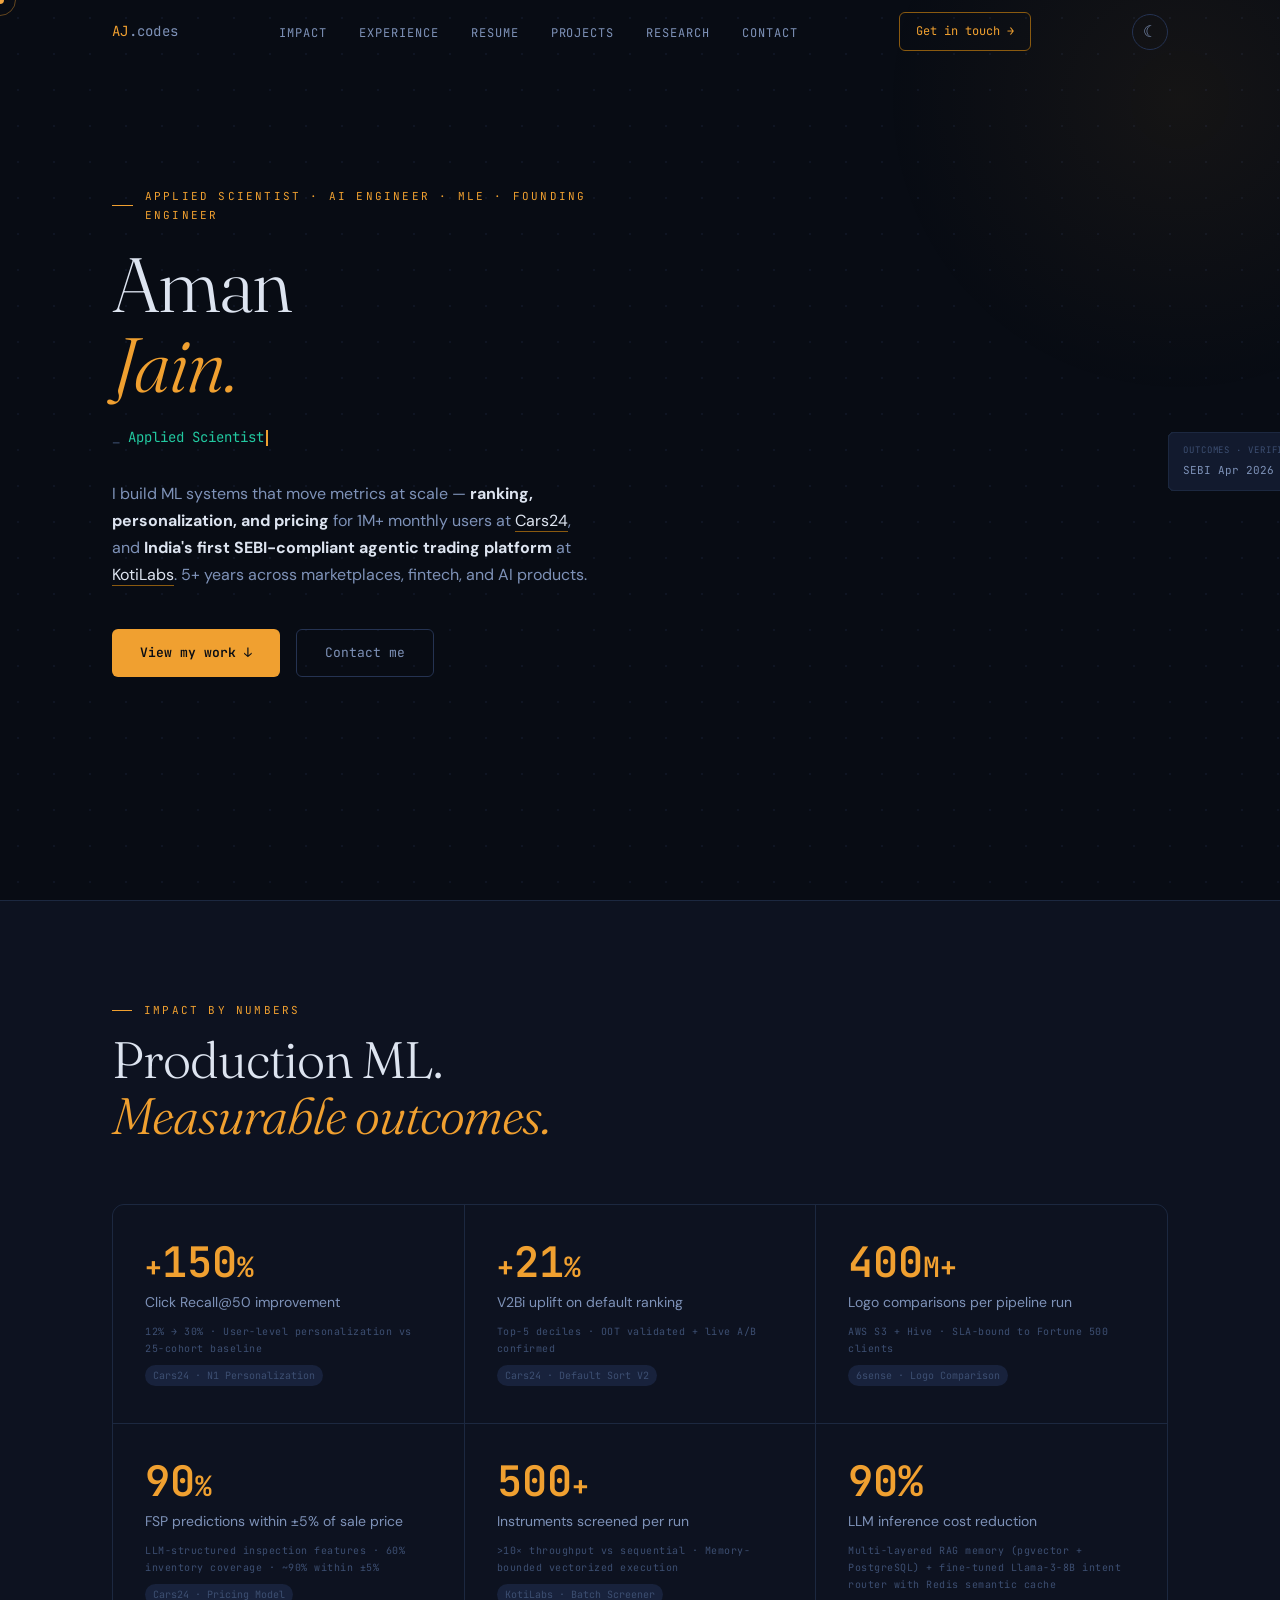
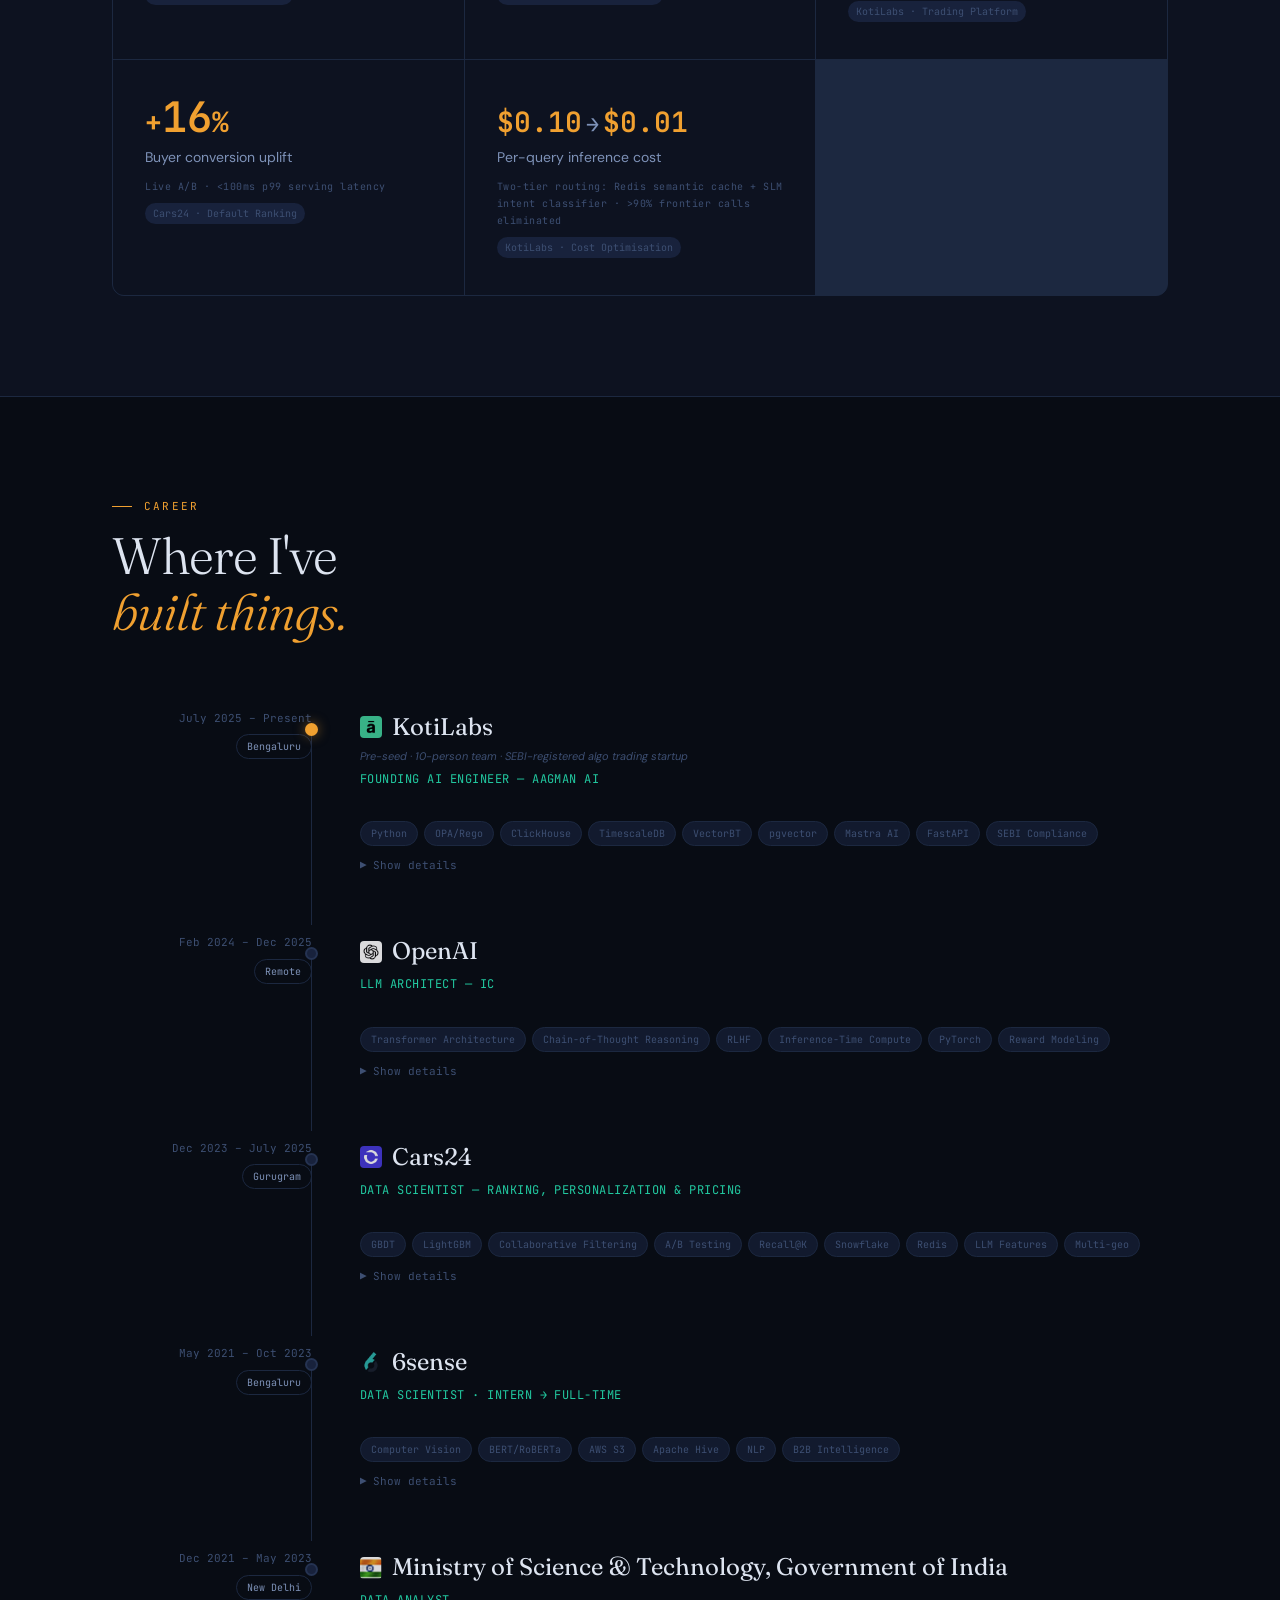
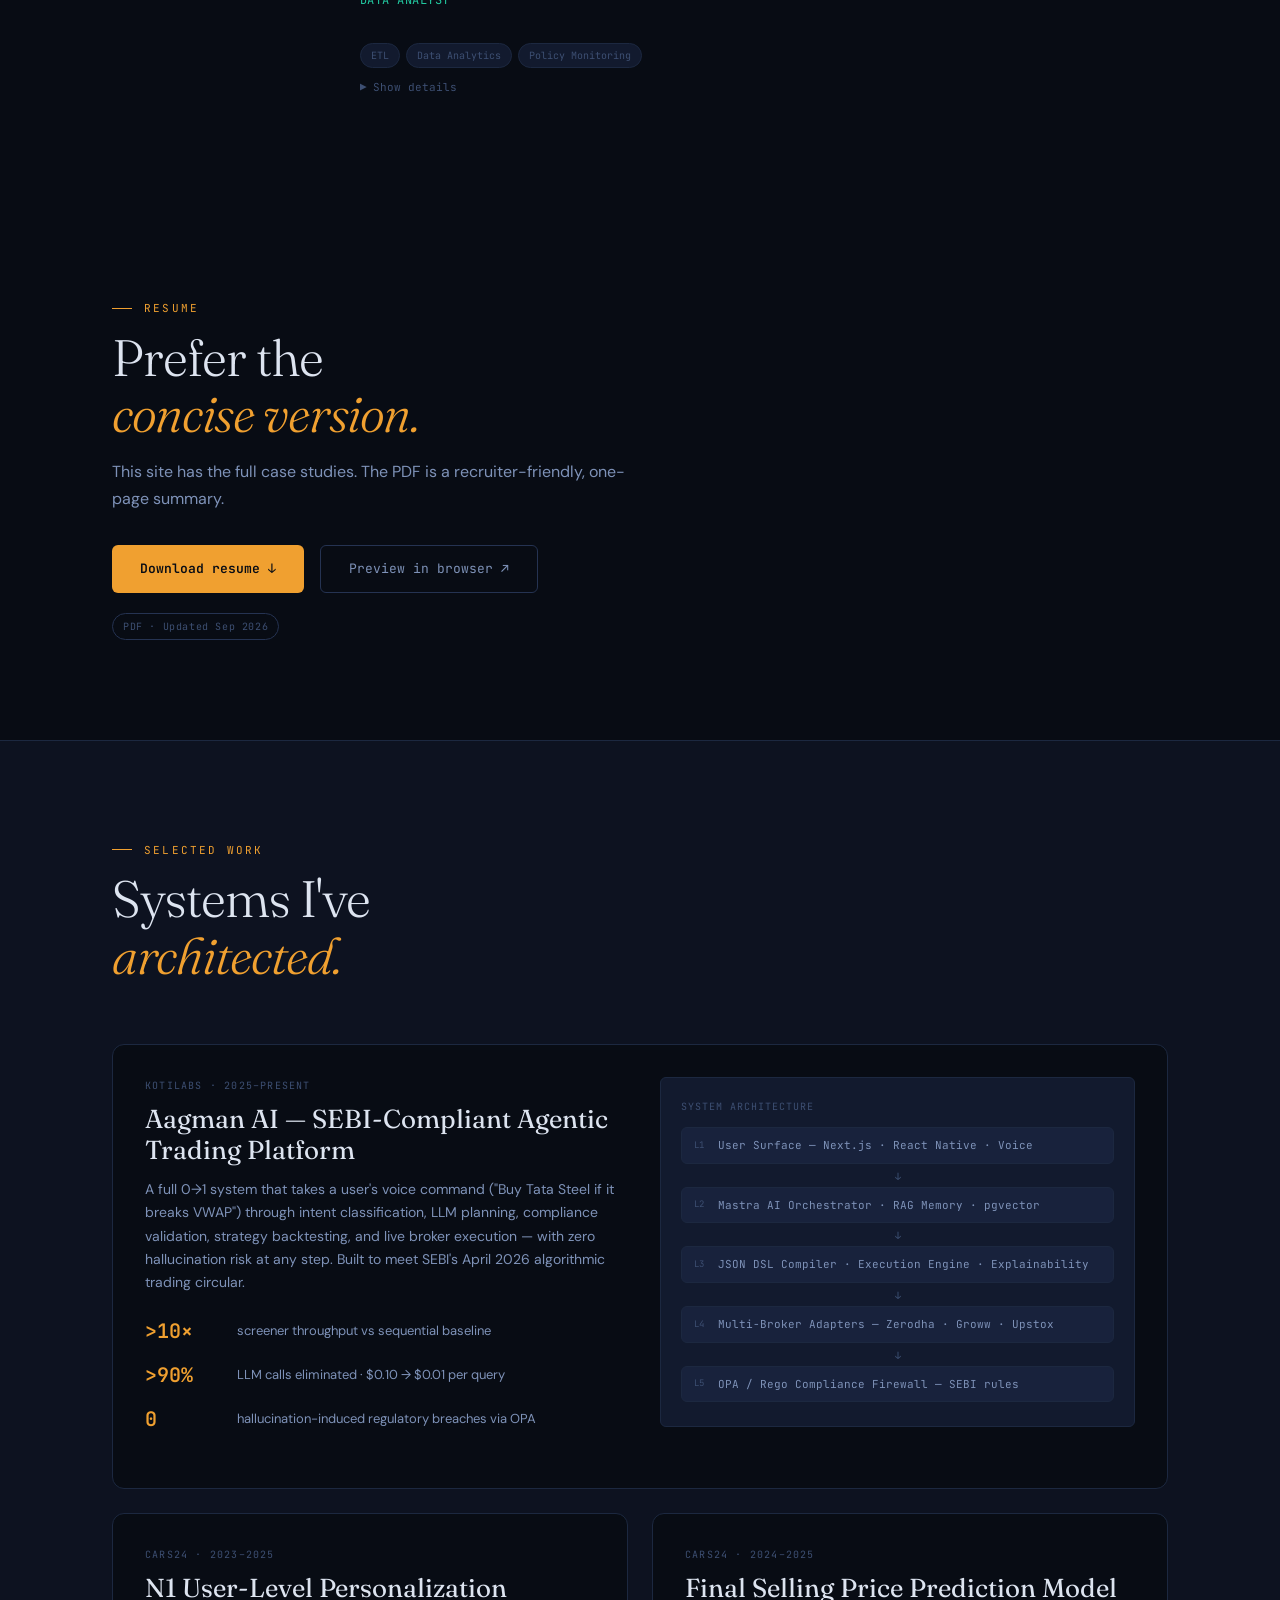
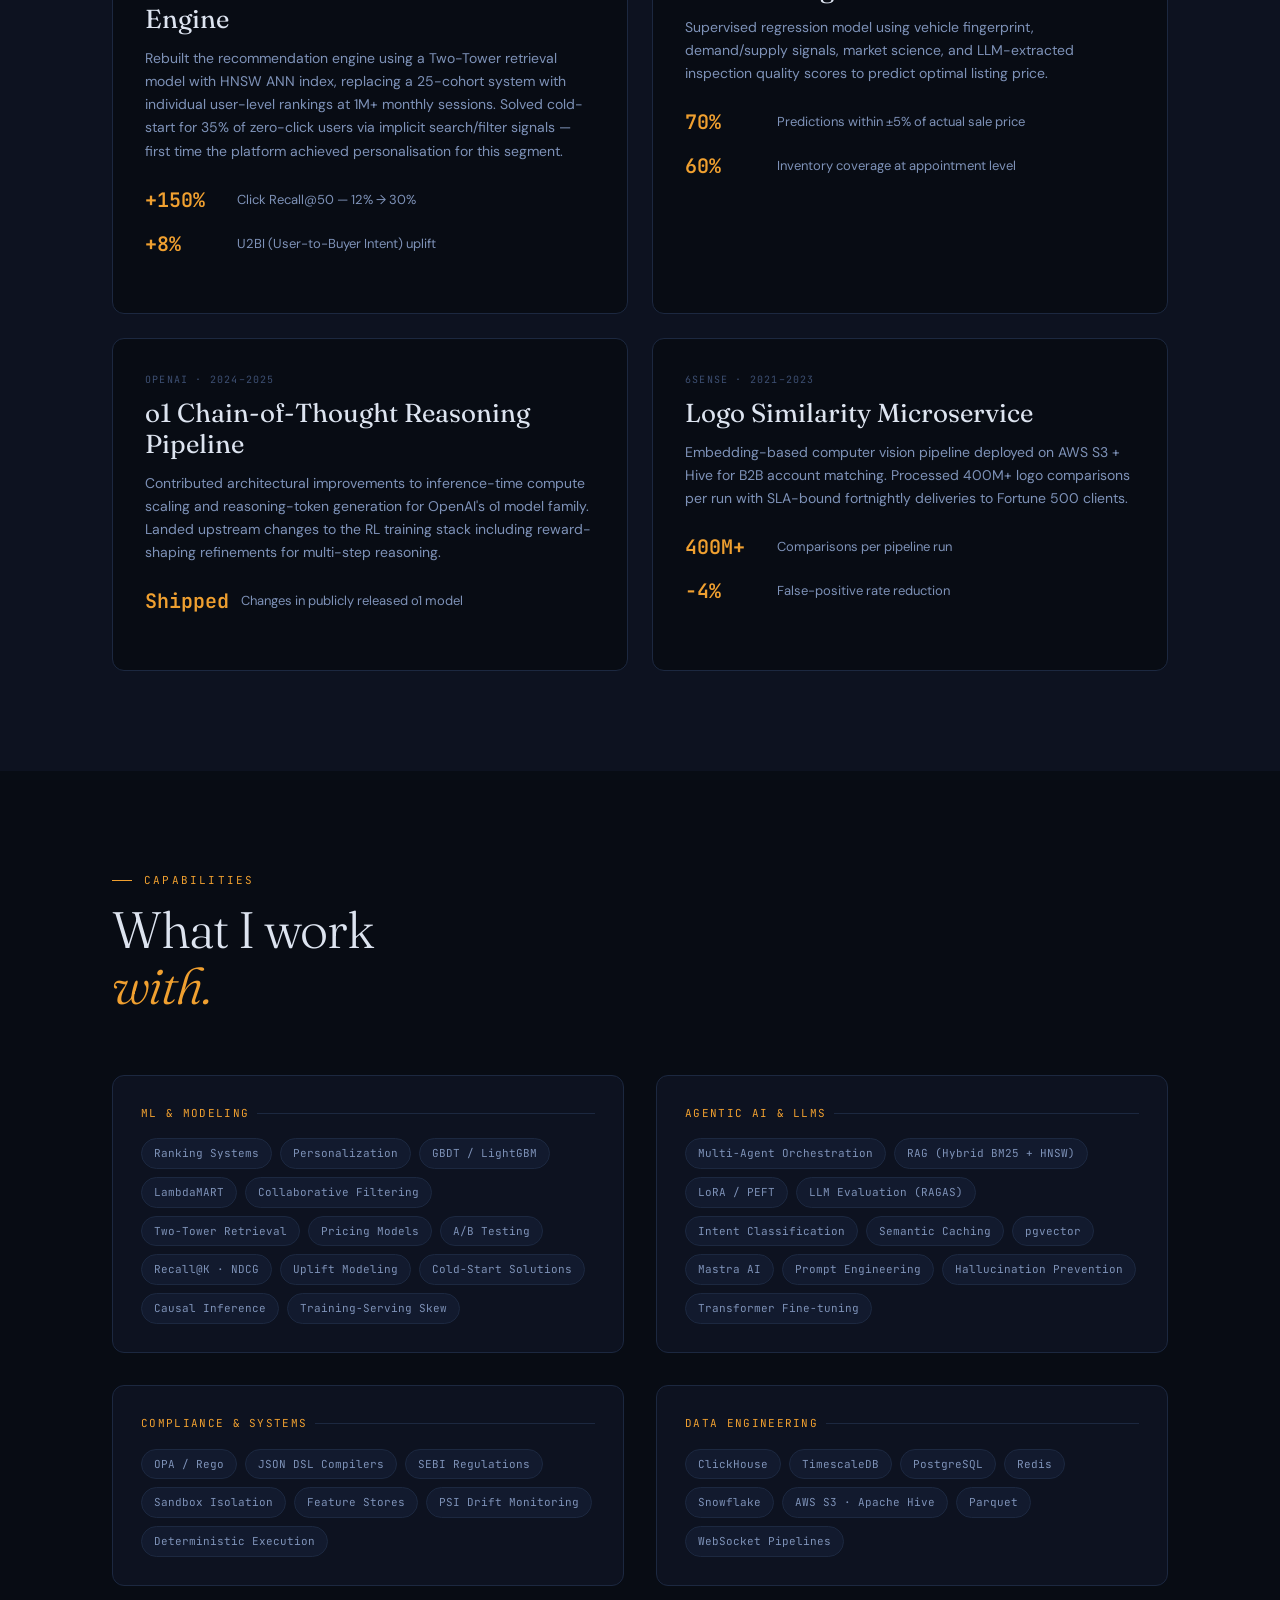
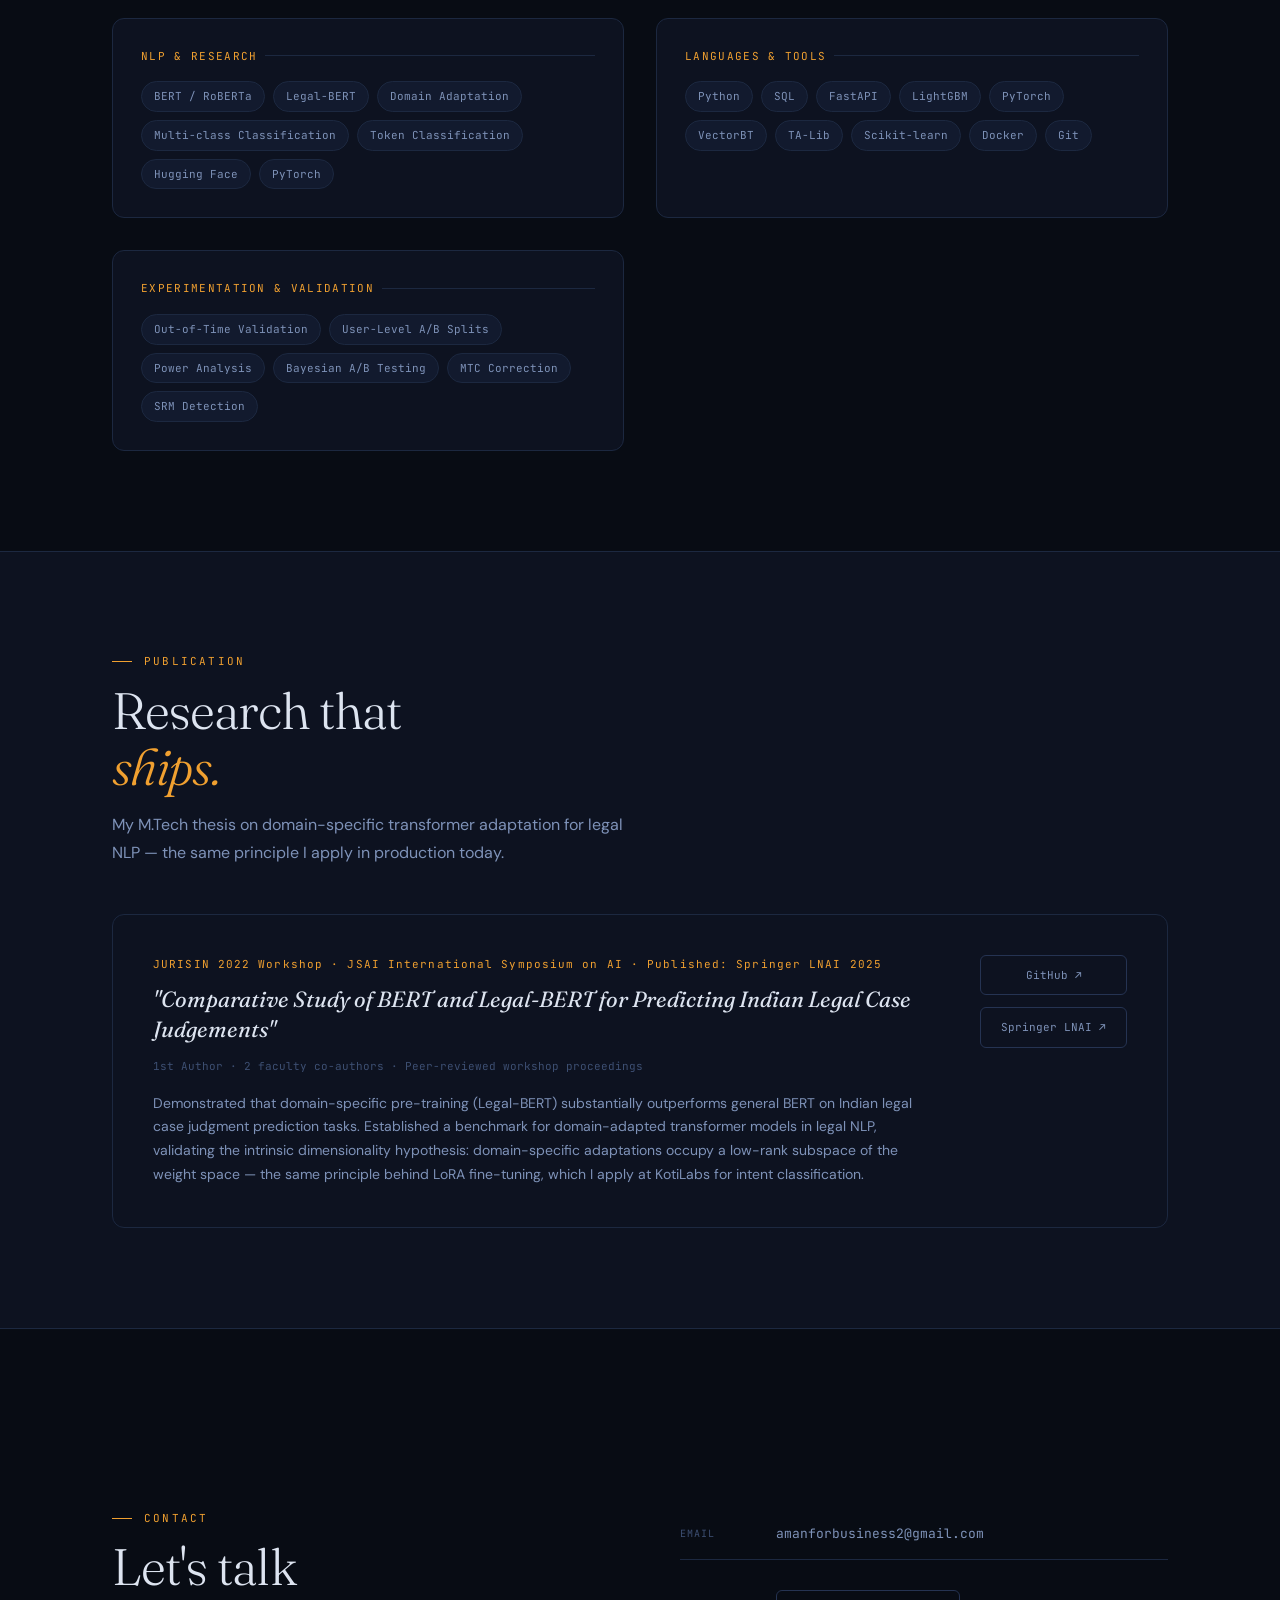
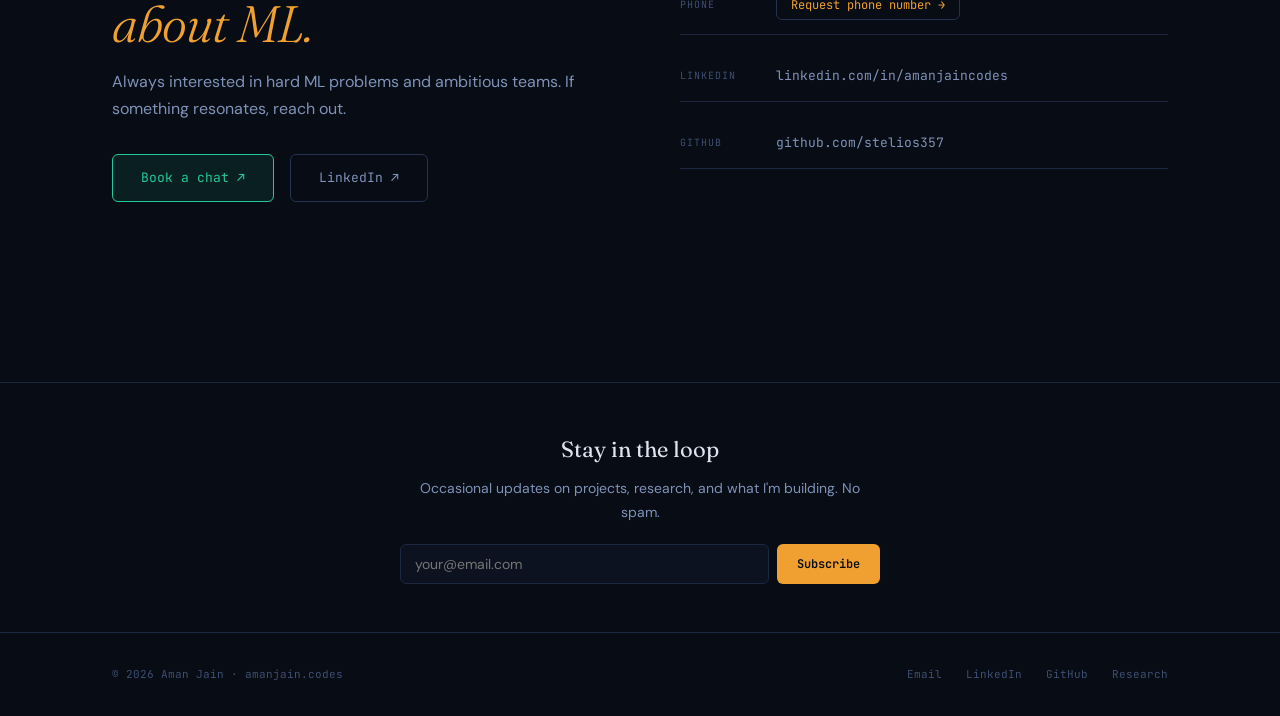
==== commit bff58648: "Remove location and resume download from contact section" ====
--- a/index.html
+++ b/index.html
@@ -1894,14 +1894,6 @@
           <div class="contact-row-label">GitHub</div>
           <div class="contact-row-val"><a href="https://github.com/stelios357" target="_blank">github.com/stelios357</a></div>
         </div>
-        <div class="contact-row">
-          <div class="contact-row-label">Location</div>
-          <div class="contact-row-val">Bengaluru · Open to all metros + remote</div>
-        </div>
-        <div class="contact-row">
-          <div class="contact-row-label">Resume</div>
-          <div class="contact-row-val"><a href="Aman%20Jain%20Resume.pdf" download="Aman-Jain-Resume.pdf">Download PDF</a></div>
-        </div>
       </div>
     </div>
 
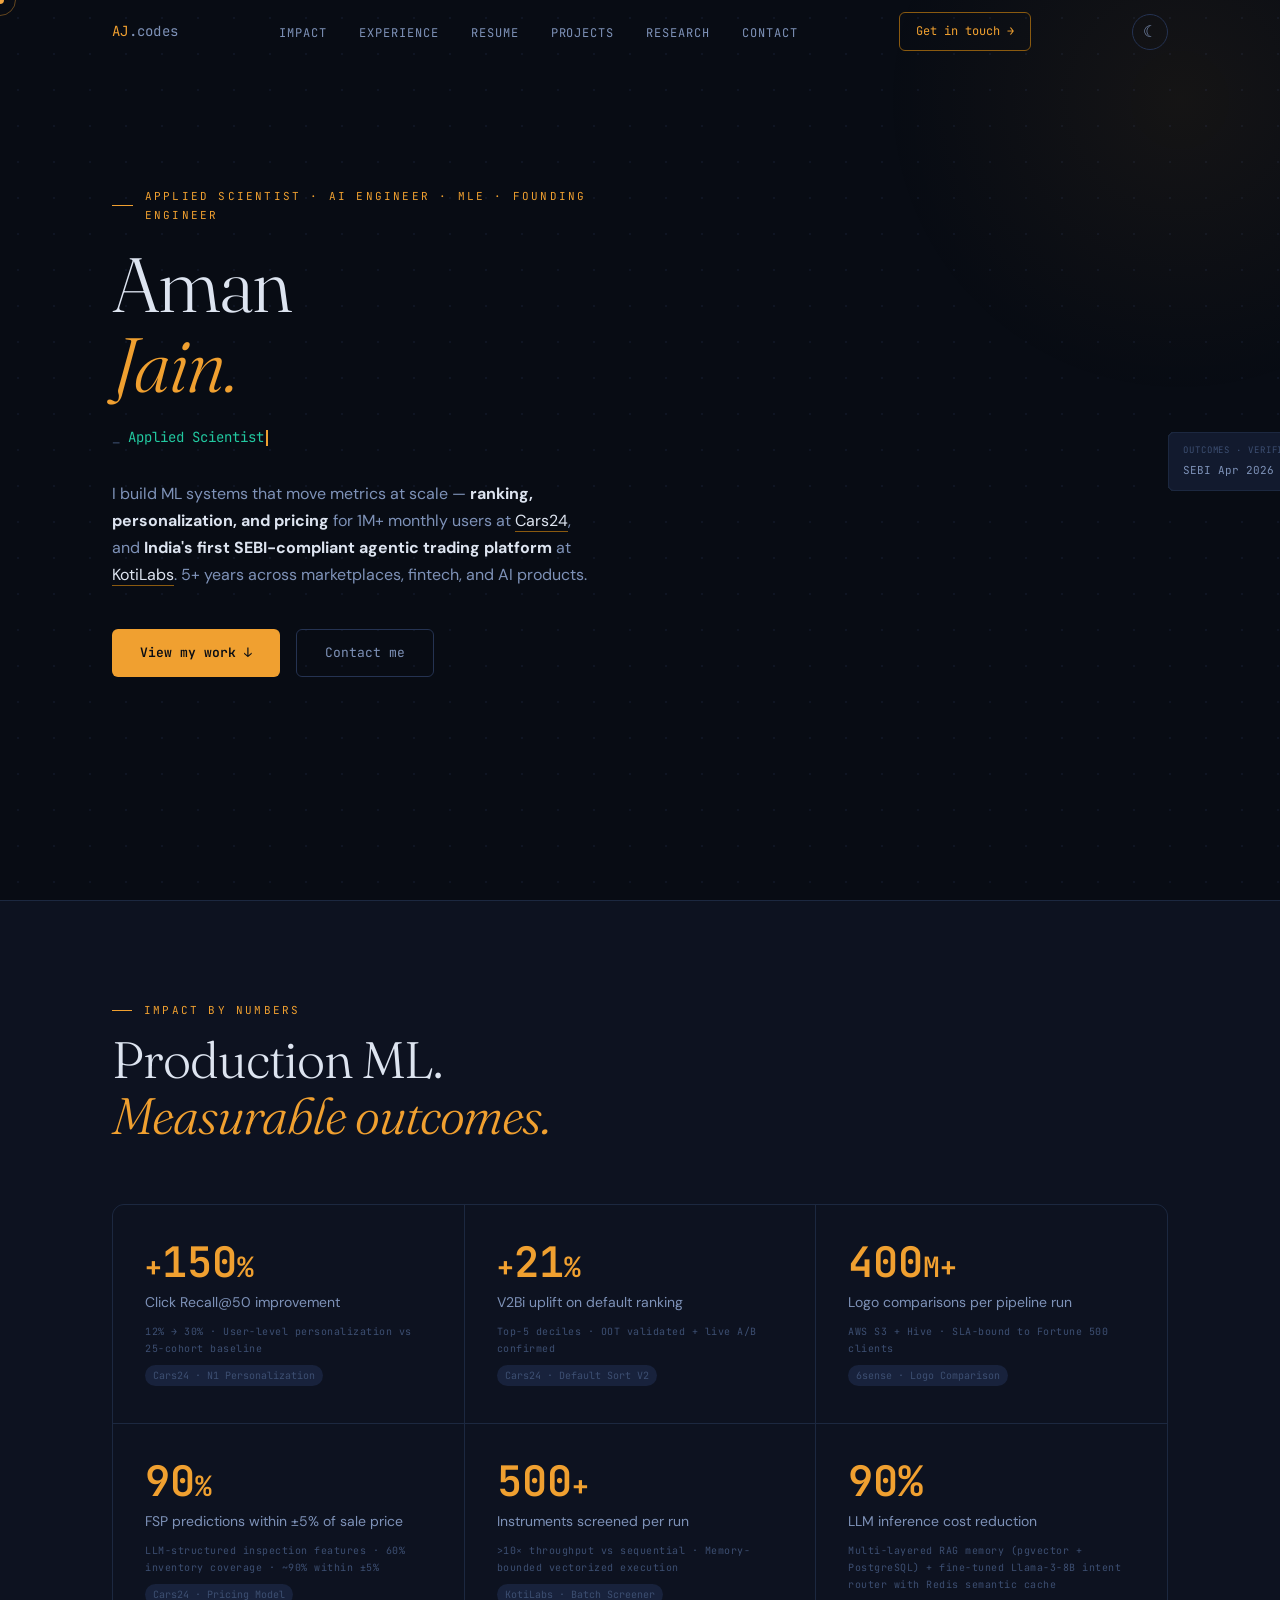
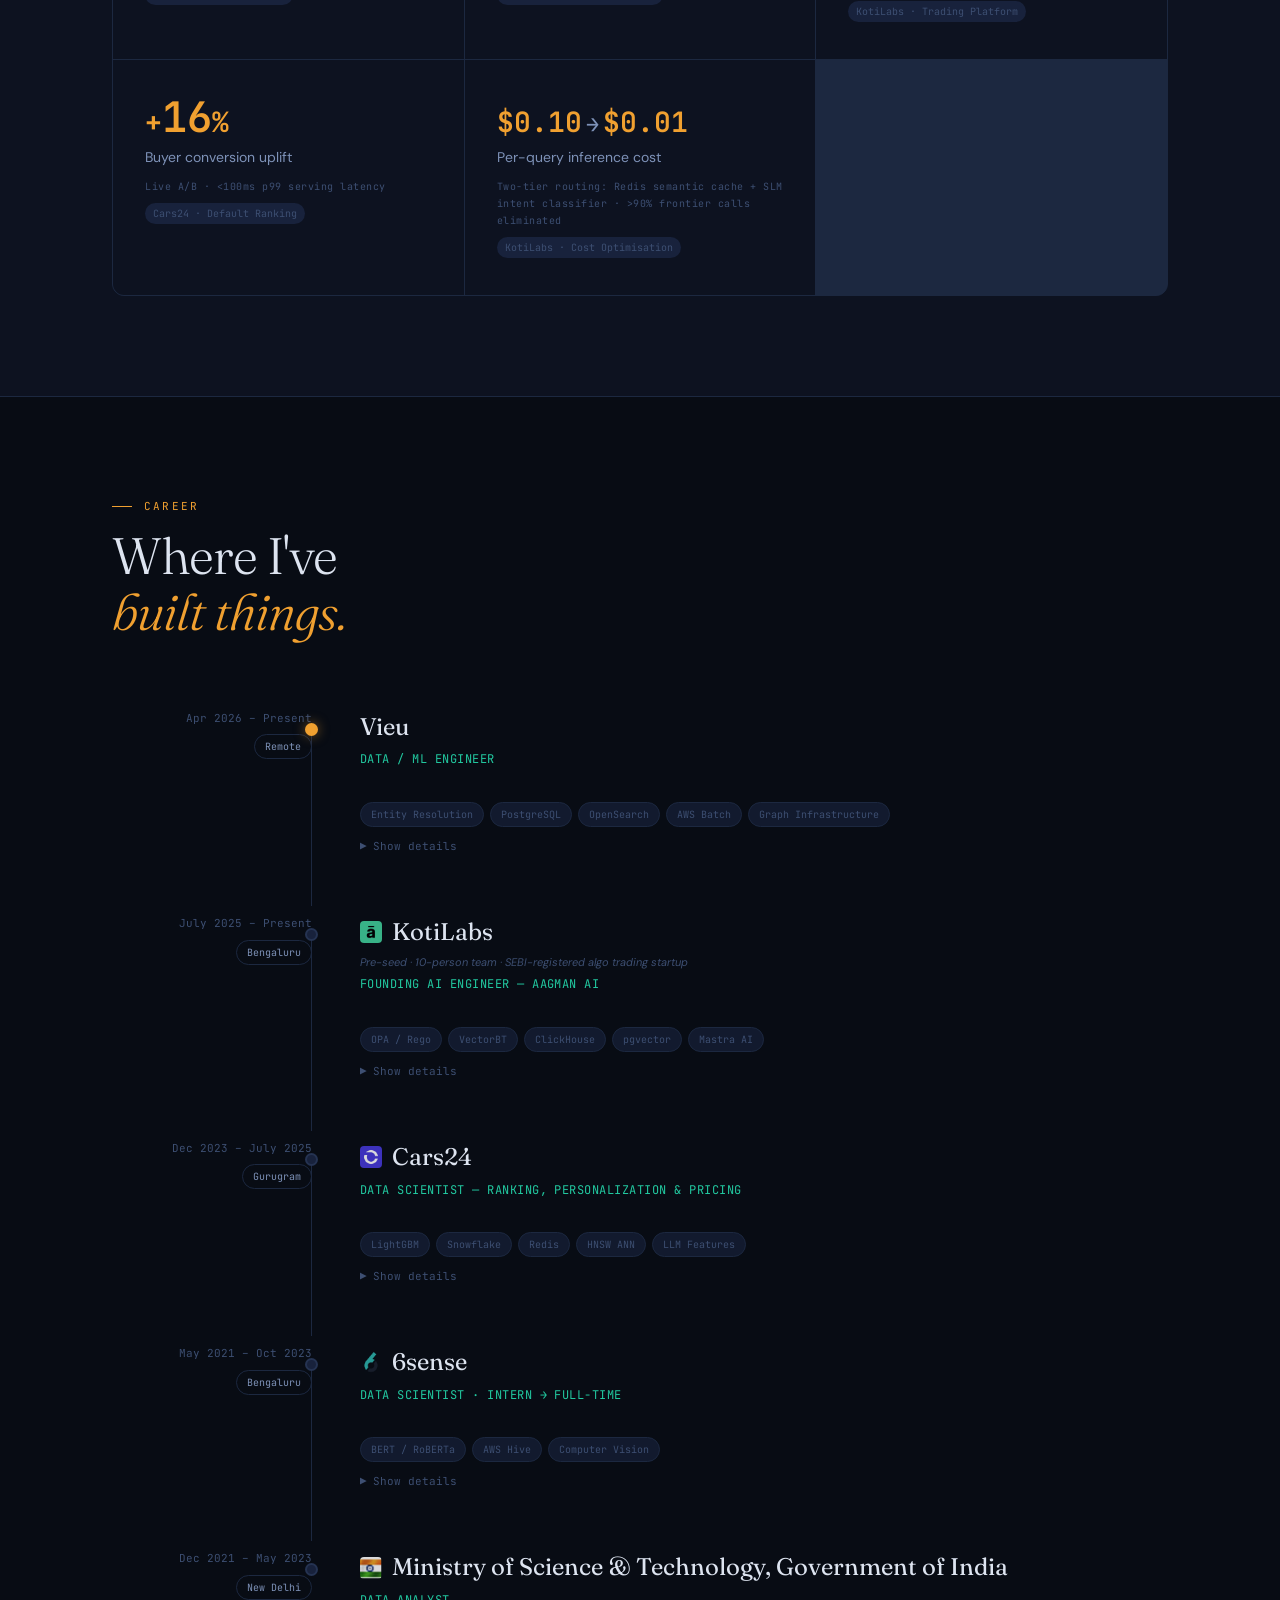
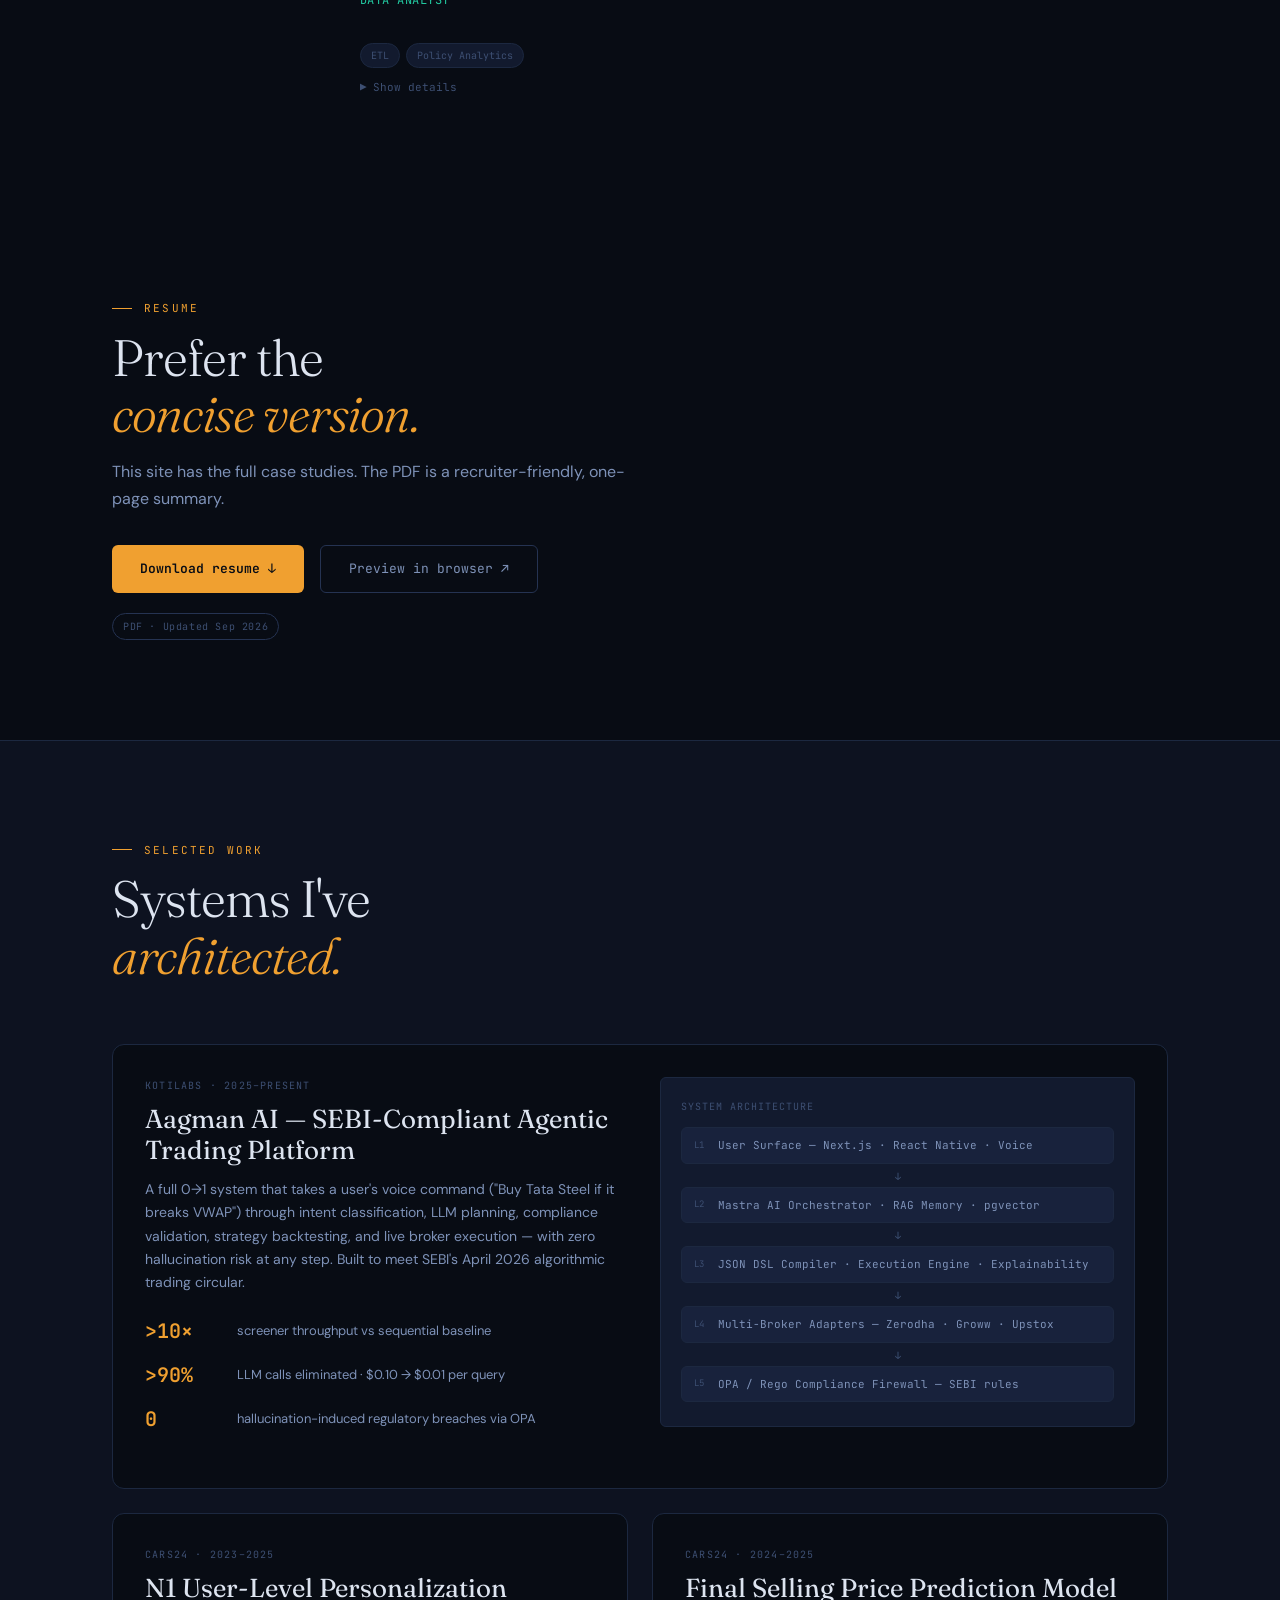
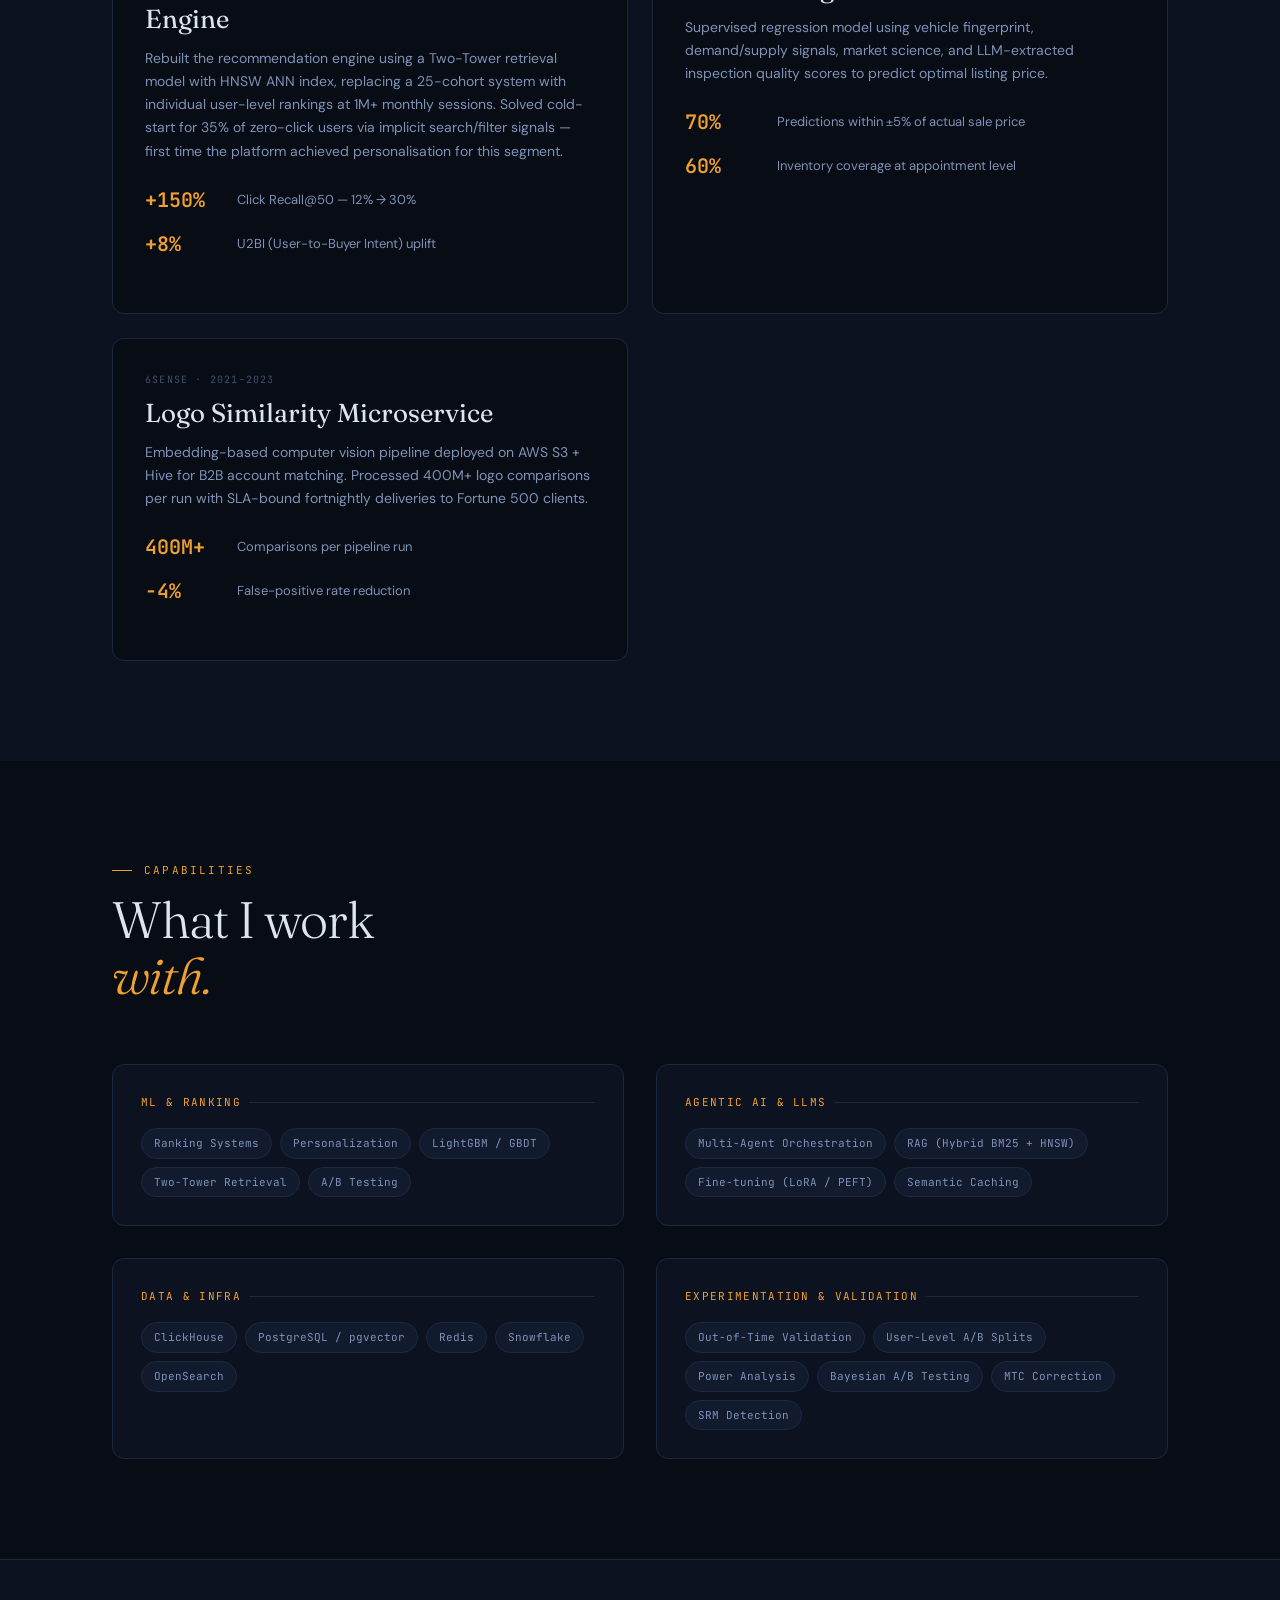
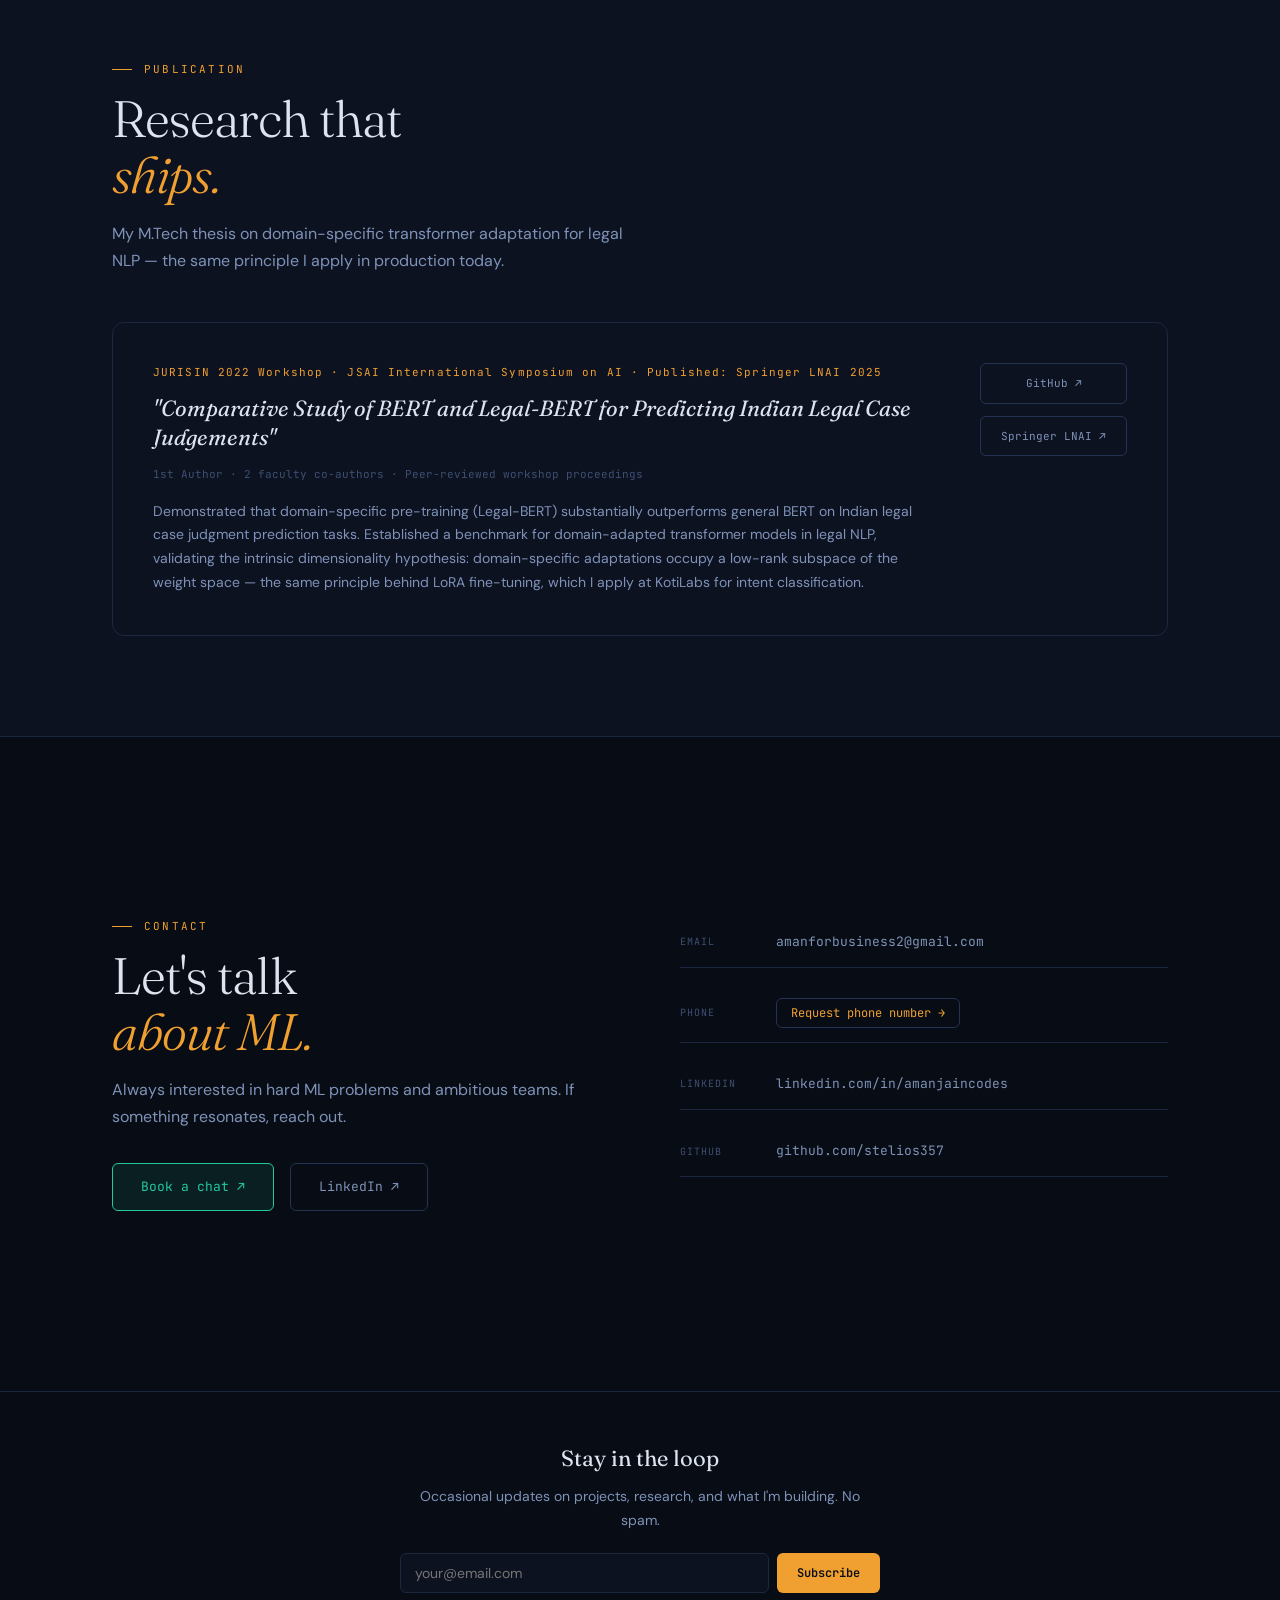
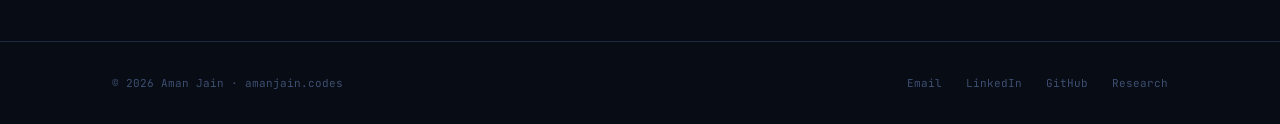
==== commit 859b6428: "Add Vieu role, remove OpenAI, trim skills and tech tags - Add Vieu (Data/ML Engineer, Apr 2026–Prese" ====
--- a/index.html
+++ b/index.html
@@ -1439,8 +1439,31 @@
 
     <div class="exp-timeline" id="exp-timeline">
 
+      <!-- Vieu -->
+      <div class="exp-item active" id="exp-vieu">
+        <div class="exp-dot"></div>
+        <div class="exp-meta">
+          <div class="exp-period">Apr 2026 – Present</div>
+          <div class="exp-company-tag">Remote</div>
+        </div>
+        <div class="exp-content">
+          <div class="exp-company"><a href="https://seeqe.com" target="_blank" rel="noopener noreferrer">Vieu</a></div>
+          <div class="exp-role">DATA / ML ENGINEER</div>
+          <ul class="exp-bullets">
+            <li>Building <strong>relationship intelligence graph infrastructure</strong> — data pipelines, entity resolution, and ML systems for B2B relationship mapping</li>
+          </ul>
+          <div class="exp-tags">
+            <span class="exp-tag">Entity Resolution</span><span class="exp-tag">PostgreSQL</span><span class="exp-tag">OpenSearch</span>
+            <span class="exp-tag">AWS Batch</span><span class="exp-tag">Graph Infrastructure</span>
+          </div>
+          <button class="exp-toggle" onclick="toggleExp('exp-vieu')">
+            <span class="arrow">▶</span> <span class="toggle-label">Show details</span>
+          </button>
+        </div>
+      </div>
+
       <!-- KotiLabs -->
-      <div class="exp-item active" id="exp-kl">
+      <div class="exp-item" id="exp-kl">
         <div class="exp-dot"></div>
         <div class="exp-meta">
           <div class="exp-period">July 2025 – Present</div>
@@ -1459,36 +1482,10 @@
             <li><strong>Mentored 2 engineers</strong> on deterministic execution design, OPA policy authoring, and CI/golden-test methodology</li>
           </ul>
           <div class="exp-tags">
-            <span class="exp-tag">Python</span><span class="exp-tag">OPA/Rego</span><span class="exp-tag">ClickHouse</span>
-            <span class="exp-tag">TimescaleDB</span><span class="exp-tag">VectorBT</span><span class="exp-tag">pgvector</span>
-            <span class="exp-tag">Mastra AI</span><span class="exp-tag">FastAPI</span><span class="exp-tag">SEBI Compliance</span>
+            <span class="exp-tag">OPA / Rego</span><span class="exp-tag">VectorBT</span><span class="exp-tag">ClickHouse</span>
+            <span class="exp-tag">pgvector</span><span class="exp-tag">Mastra AI</span>
           </div>
           <button class="exp-toggle" onclick="toggleExp('exp-kl')">
-            <span class="arrow">▶</span> <span class="toggle-label">Show details</span>
-          </button>
-        </div>
-      </div>
-
-      <!-- OpenAI -->
-      <div class="exp-item" id="exp-oai">
-        <div class="exp-dot"></div>
-        <div class="exp-meta">
-          <div class="exp-period">Feb 2024 – Dec 2025</div>
-          <div class="exp-company-tag">Remote</div>
-        </div>
-        <div class="exp-content">
-          <div class="exp-company"><img src="logos/openai.png" alt="" class="exp-logo"><a href="https://openai.com" target="_blank" rel="noopener noreferrer">OpenAI</a></div>
-          <div class="exp-role">LLM ARCHITECT — IC</div>
-          <ul class="exp-bullets">
-            <li>Proposed <strong>architectural improvements to o1's chain-of-thought reasoning pipeline</strong> (internal: Strawberry) — modifications to inference-time compute scaling and reasoning-token generation that shipped in the publicly released model</li>
-            <li>Landed <strong>upstream changes to the reinforcement learning training stack</strong> — reward-shaping refinements for multi-step reasoning and evaluation harness improvements across mathematical and scientific reasoning benchmarks</li>
-            <li>Contributed structural optimizations through <strong>direct codebase access</strong>, improving inference-time planning and reasoning coherence across the o1 model family</li>
-          </ul>
-          <div class="exp-tags">
-            <span class="exp-tag">Transformer Architecture</span><span class="exp-tag">Chain-of-Thought Reasoning</span><span class="exp-tag">RLHF</span>
-            <span class="exp-tag">Inference-Time Compute</span><span class="exp-tag">PyTorch</span><span class="exp-tag">Reward Modeling</span>
-          </div>
-          <button class="exp-toggle" onclick="toggleExp('exp-oai')">
             <span class="arrow">▶</span> <span class="toggle-label">Show details</span>
           </button>
         </div>
@@ -1514,9 +1511,8 @@
             <li><strong>Mentored 2 junior analysts</strong> on SQL-based A/B test validation, out-of-time evaluation methodology, and ML pipeline best practices</li>
           </ul>
           <div class="exp-tags">
-            <span class="exp-tag">GBDT</span><span class="exp-tag">LightGBM</span><span class="exp-tag">Collaborative Filtering</span>
-            <span class="exp-tag">A/B Testing</span><span class="exp-tag">Recall@K</span><span class="exp-tag">Snowflake</span>
-            <span class="exp-tag">Redis</span><span class="exp-tag">LLM Features</span><span class="exp-tag">Multi-geo</span>
+            <span class="exp-tag">LightGBM</span><span class="exp-tag">Snowflake</span><span class="exp-tag">Redis</span>
+            <span class="exp-tag">HNSW ANN</span><span class="exp-tag">LLM Features</span>
           </div>
           <button class="exp-toggle" onclick="toggleExp('exp-c24')">
             <span class="arrow">▶</span> <span class="toggle-label">Show details</span>
@@ -1540,8 +1536,7 @@
             <li>Scaled <strong>B2B intent taxonomy 57 → 198 divisions</strong> (12 → 15 functions) via supervised entity classification; signals consumed by Fortune 500 ABM workflows</li>
           </ul>
           <div class="exp-tags">
-            <span class="exp-tag">Computer Vision</span><span class="exp-tag">BERT/RoBERTa</span><span class="exp-tag">AWS S3</span>
-            <span class="exp-tag">Apache Hive</span><span class="exp-tag">NLP</span><span class="exp-tag">B2B Intelligence</span>
+            <span class="exp-tag">BERT / RoBERTa</span><span class="exp-tag">AWS Hive</span><span class="exp-tag">Computer Vision</span>
           </div>
           <button class="exp-toggle" onclick="toggleExp('exp-6s')">
             <span class="arrow">▶</span> <span class="toggle-label">Show details</span>
@@ -1563,7 +1558,7 @@
             <li><strong>Built automated ETL pipelines</strong> and <strong>analytics dashboards for policy monitoring</strong>, consolidating multi-source departmental datasets into standardised reports for senior government officials.</li>
           </ul>
           <div class="exp-tags">
-            <span class="exp-tag">ETL</span><span class="exp-tag">Data Analytics</span><span class="exp-tag">Policy Monitoring</span>
+            <span class="exp-tag">ETL</span><span class="exp-tag">Policy Analytics</span>
           </div>
           <button class="exp-toggle" onclick="toggleExp('exp-most')">
             <span class="arrow">▶</span> <span class="toggle-label">Show details</span>
@@ -1677,21 +1672,6 @@
         </div>
       </div>
 
-      <!-- OpenAI o1 -->
-      <div class="project-card reveal">
-        <div class="project-eyebrow"><a href="https://openai.com" target="_blank" rel="noopener noreferrer">OpenAI</a> · 2024–2025</div>
-        <div class="project-name">o1 Chain-of-Thought Reasoning Pipeline</div>
-        <p class="project-desc">
-          Contributed architectural improvements to inference-time compute scaling and reasoning-token generation for OpenAI's o1 model family. Landed upstream changes to the RL training stack including reward-shaping refinements for multi-step reasoning.
-        </p>
-        <div class="project-metrics">
-          <div class="proj-metric">
-            <div class="proj-metric-val">Shipped</div>
-            <div class="proj-metric-label">Changes in publicly released o1 model</div>
-          </div>
-        </div>
-      </div>
-
       <!-- 6sense Logo Similarity -->
       <div class="project-card reveal reveal-delay-1">
         <div class="project-eyebrow"><a href="https://6sense.com" target="_blank" rel="noopener noreferrer">6sense</a> · 2021–2023</div>
@@ -1722,21 +1702,13 @@
     <h2 class="section-title reveal">What I work<br><em>with.</em></h2>
     <div class="skills-groups reveal">
       <div class="skill-group">
-        <div class="skill-group-name">ML & Modeling</div>
+        <div class="skill-group-name">ML & Ranking</div>
         <div class="skill-chips">
           <span class="skill-chip">Ranking Systems</span>
           <span class="skill-chip">Personalization</span>
-          <span class="skill-chip">GBDT / LightGBM</span>
-          <span class="skill-chip">LambdaMART</span>
-          <span class="skill-chip">Collaborative Filtering</span>
+          <span class="skill-chip">LightGBM / GBDT</span>
           <span class="skill-chip">Two-Tower Retrieval</span>
-          <span class="skill-chip">Pricing Models</span>
           <span class="skill-chip">A/B Testing</span>
-          <span class="skill-chip">Recall@K · NDCG</span>
-          <span class="skill-chip">Uplift Modeling</span>
-          <span class="skill-chip">Cold-Start Solutions</span>
-          <span class="skill-chip">Causal Inference</span>
-          <span class="skill-chip">Training-Serving Skew</span>
         </div>
       </div>
       <div class="skill-group">
@@ -1744,67 +1716,18 @@
         <div class="skill-chips">
           <span class="skill-chip">Multi-Agent Orchestration</span>
           <span class="skill-chip">RAG (Hybrid BM25 + HNSW)</span>
-          <span class="skill-chip">LoRA / PEFT</span>
-          <span class="skill-chip">LLM Evaluation (RAGAS)</span>
-          <span class="skill-chip">Intent Classification</span>
+          <span class="skill-chip">Fine-tuning (LoRA / PEFT)</span>
           <span class="skill-chip">Semantic Caching</span>
-          <span class="skill-chip">pgvector</span>
-          <span class="skill-chip">Mastra AI</span>
-          <span class="skill-chip">Prompt Engineering</span>
-          <span class="skill-chip">Hallucination Prevention</span>
-          <span class="skill-chip">Transformer Fine-tuning</span>
         </div>
       </div>
       <div class="skill-group">
-        <div class="skill-group-name">Compliance & Systems</div>
-        <div class="skill-chips">
-          <span class="skill-chip">OPA / Rego</span>
-          <span class="skill-chip">JSON DSL Compilers</span>
-          <span class="skill-chip">SEBI Regulations</span>
-          <span class="skill-chip">Sandbox Isolation</span>
-          <span class="skill-chip">Feature Stores</span>
-          <span class="skill-chip">PSI Drift Monitoring</span>
-          <span class="skill-chip">Deterministic Execution</span>
-        </div>
-      </div>
-      <div class="skill-group">
-        <div class="skill-group-name">Data Engineering</div>
+        <div class="skill-group-name">Data & Infra</div>
         <div class="skill-chips">
           <span class="skill-chip">ClickHouse</span>
-          <span class="skill-chip">TimescaleDB</span>
-          <span class="skill-chip">PostgreSQL</span>
+          <span class="skill-chip">PostgreSQL / pgvector</span>
           <span class="skill-chip">Redis</span>
           <span class="skill-chip">Snowflake</span>
-          <span class="skill-chip">AWS S3 · Apache Hive</span>
-          <span class="skill-chip">Parquet</span>
-          <span class="skill-chip">WebSocket Pipelines</span>
-        </div>
-      </div>
-      <div class="skill-group">
-        <div class="skill-group-name">NLP & Research</div>
-        <div class="skill-chips">
-          <span class="skill-chip">BERT / RoBERTa</span>
-          <span class="skill-chip">Legal-BERT</span>
-          <span class="skill-chip">Domain Adaptation</span>
-          <span class="skill-chip">Multi-class Classification</span>
-          <span class="skill-chip">Token Classification</span>
-          <span class="skill-chip">Hugging Face</span>
-          <span class="skill-chip">PyTorch</span>
-        </div>
-      </div>
-      <div class="skill-group">
-        <div class="skill-group-name">Languages & Tools</div>
-        <div class="skill-chips">
-          <span class="skill-chip">Python</span>
-          <span class="skill-chip">SQL</span>
-          <span class="skill-chip">FastAPI</span>
-          <span class="skill-chip">LightGBM</span>
-          <span class="skill-chip">PyTorch</span>
-          <span class="skill-chip">VectorBT</span>
-          <span class="skill-chip">TA-Lib</span>
-          <span class="skill-chip">Scikit-learn</span>
-          <span class="skill-chip">Docker</span>
-          <span class="skill-chip">Git</span>
+          <span class="skill-chip">OpenSearch</span>
         </div>
       </div>
       <div class="skill-group">
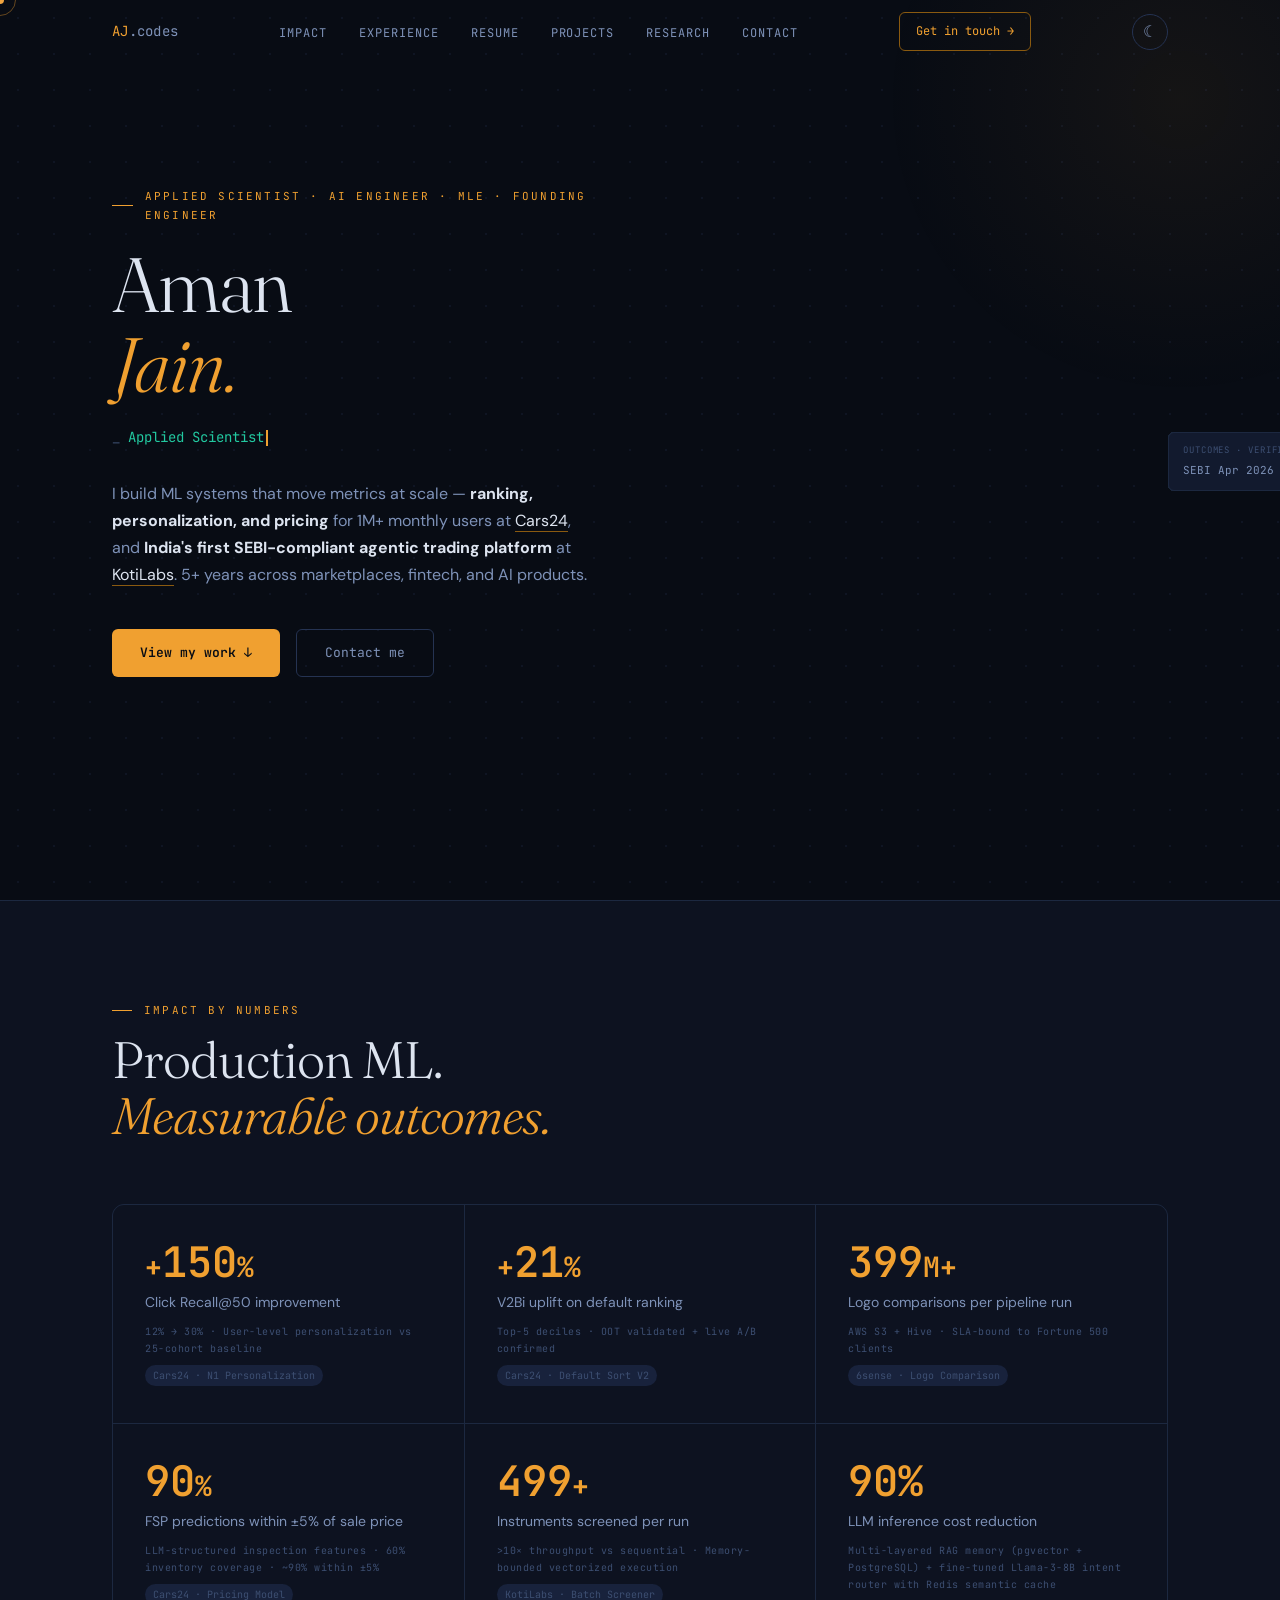
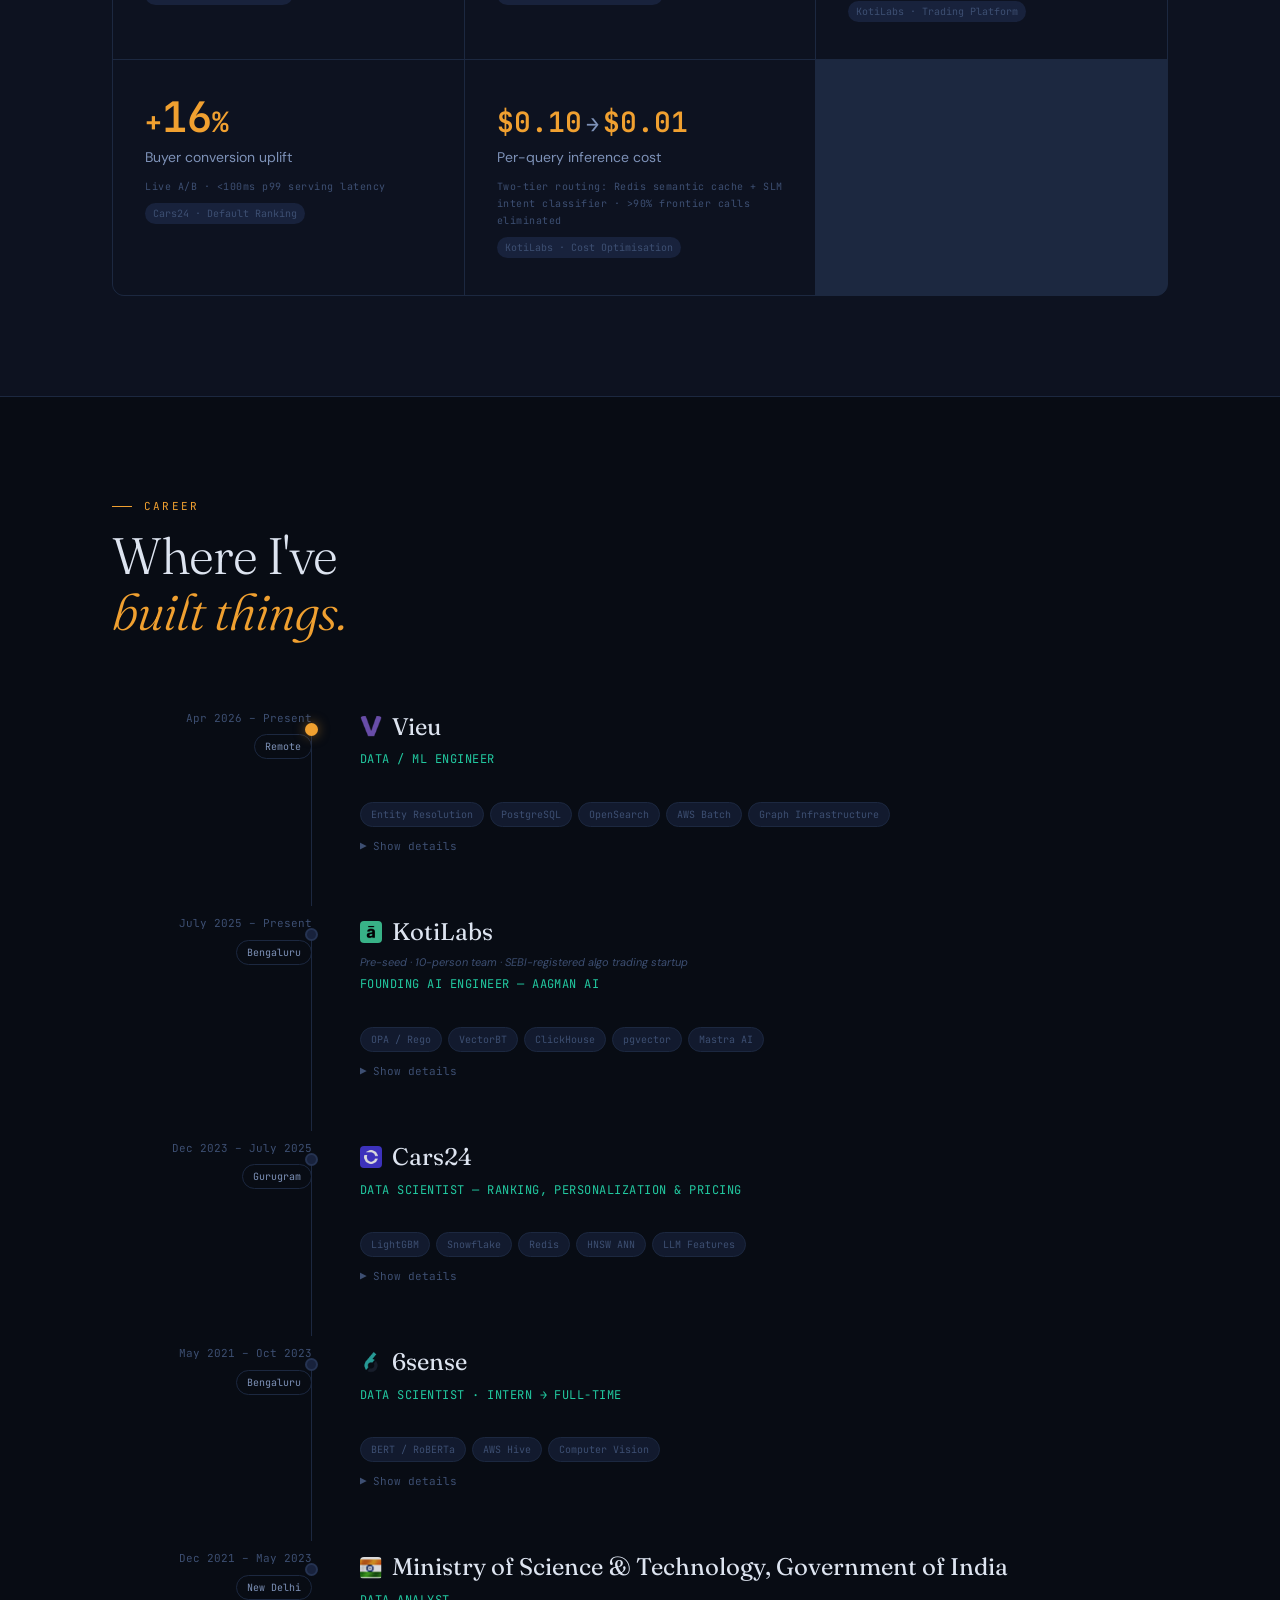
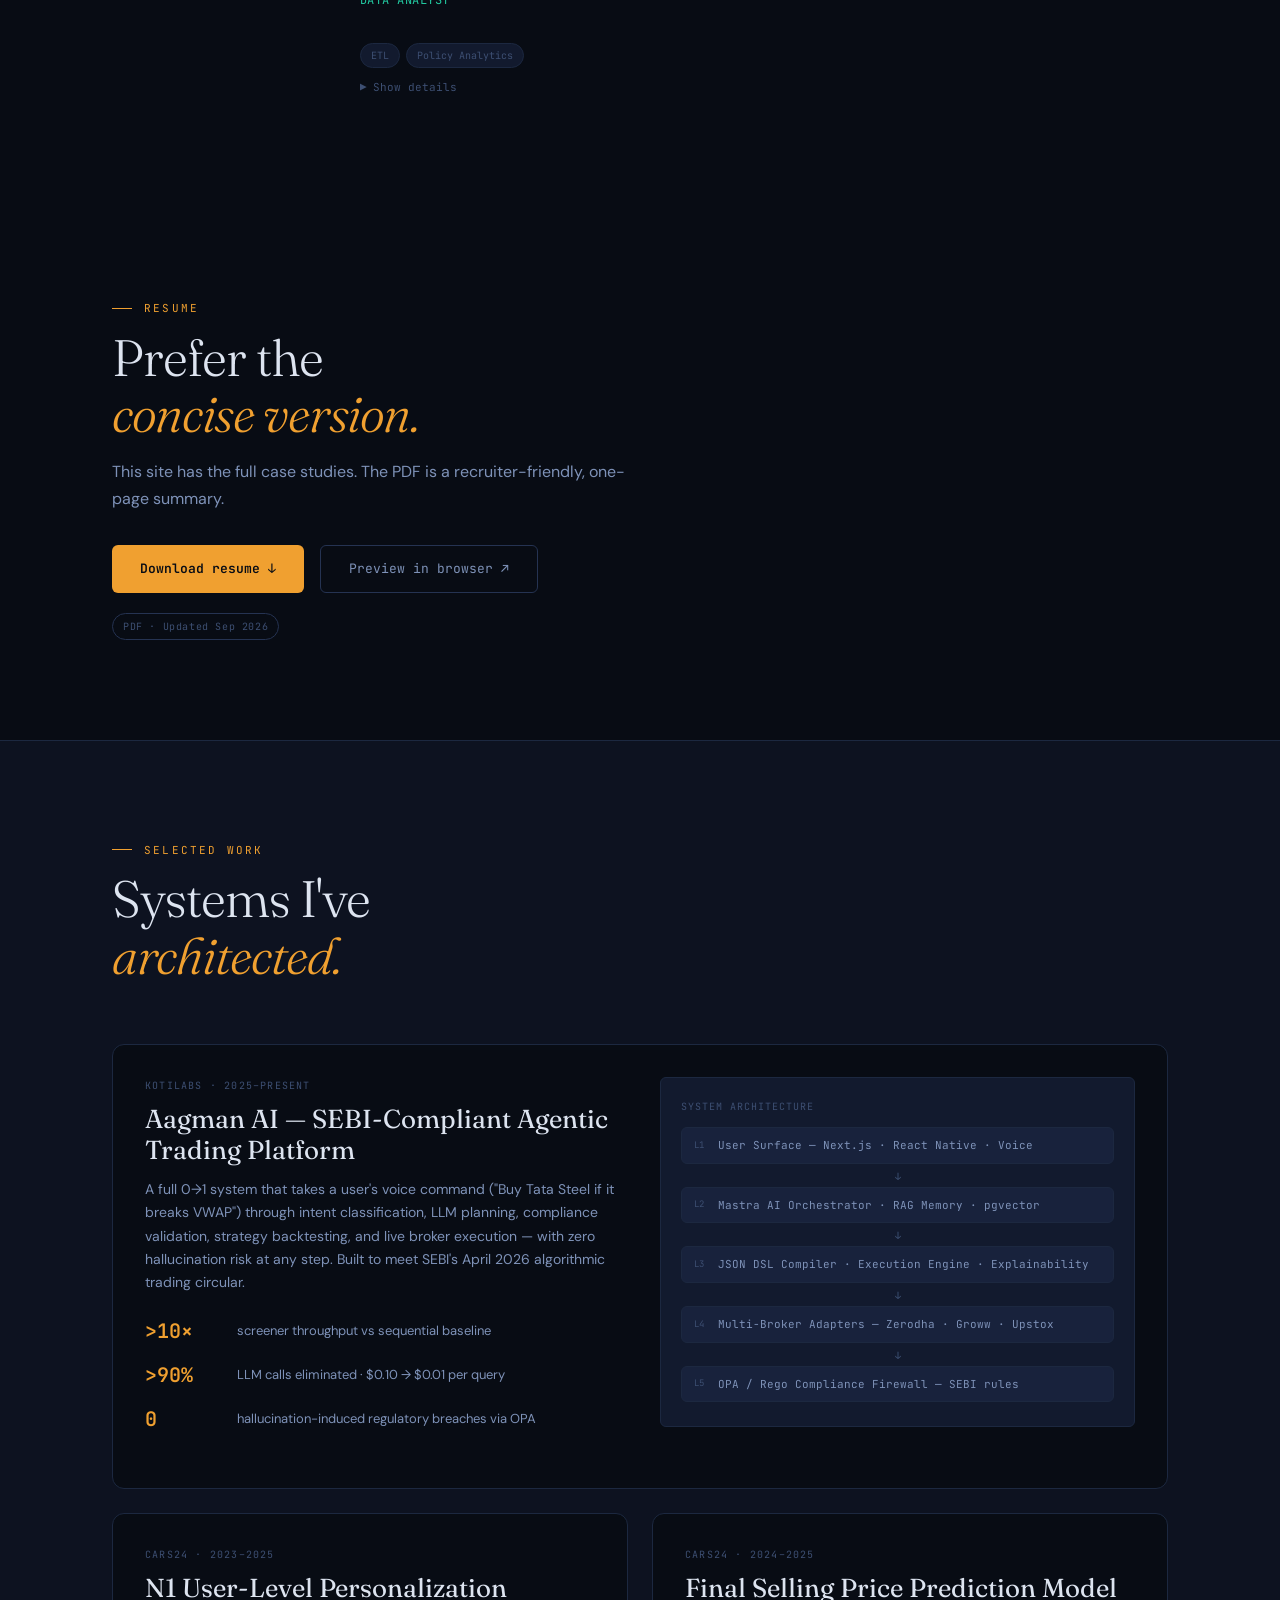
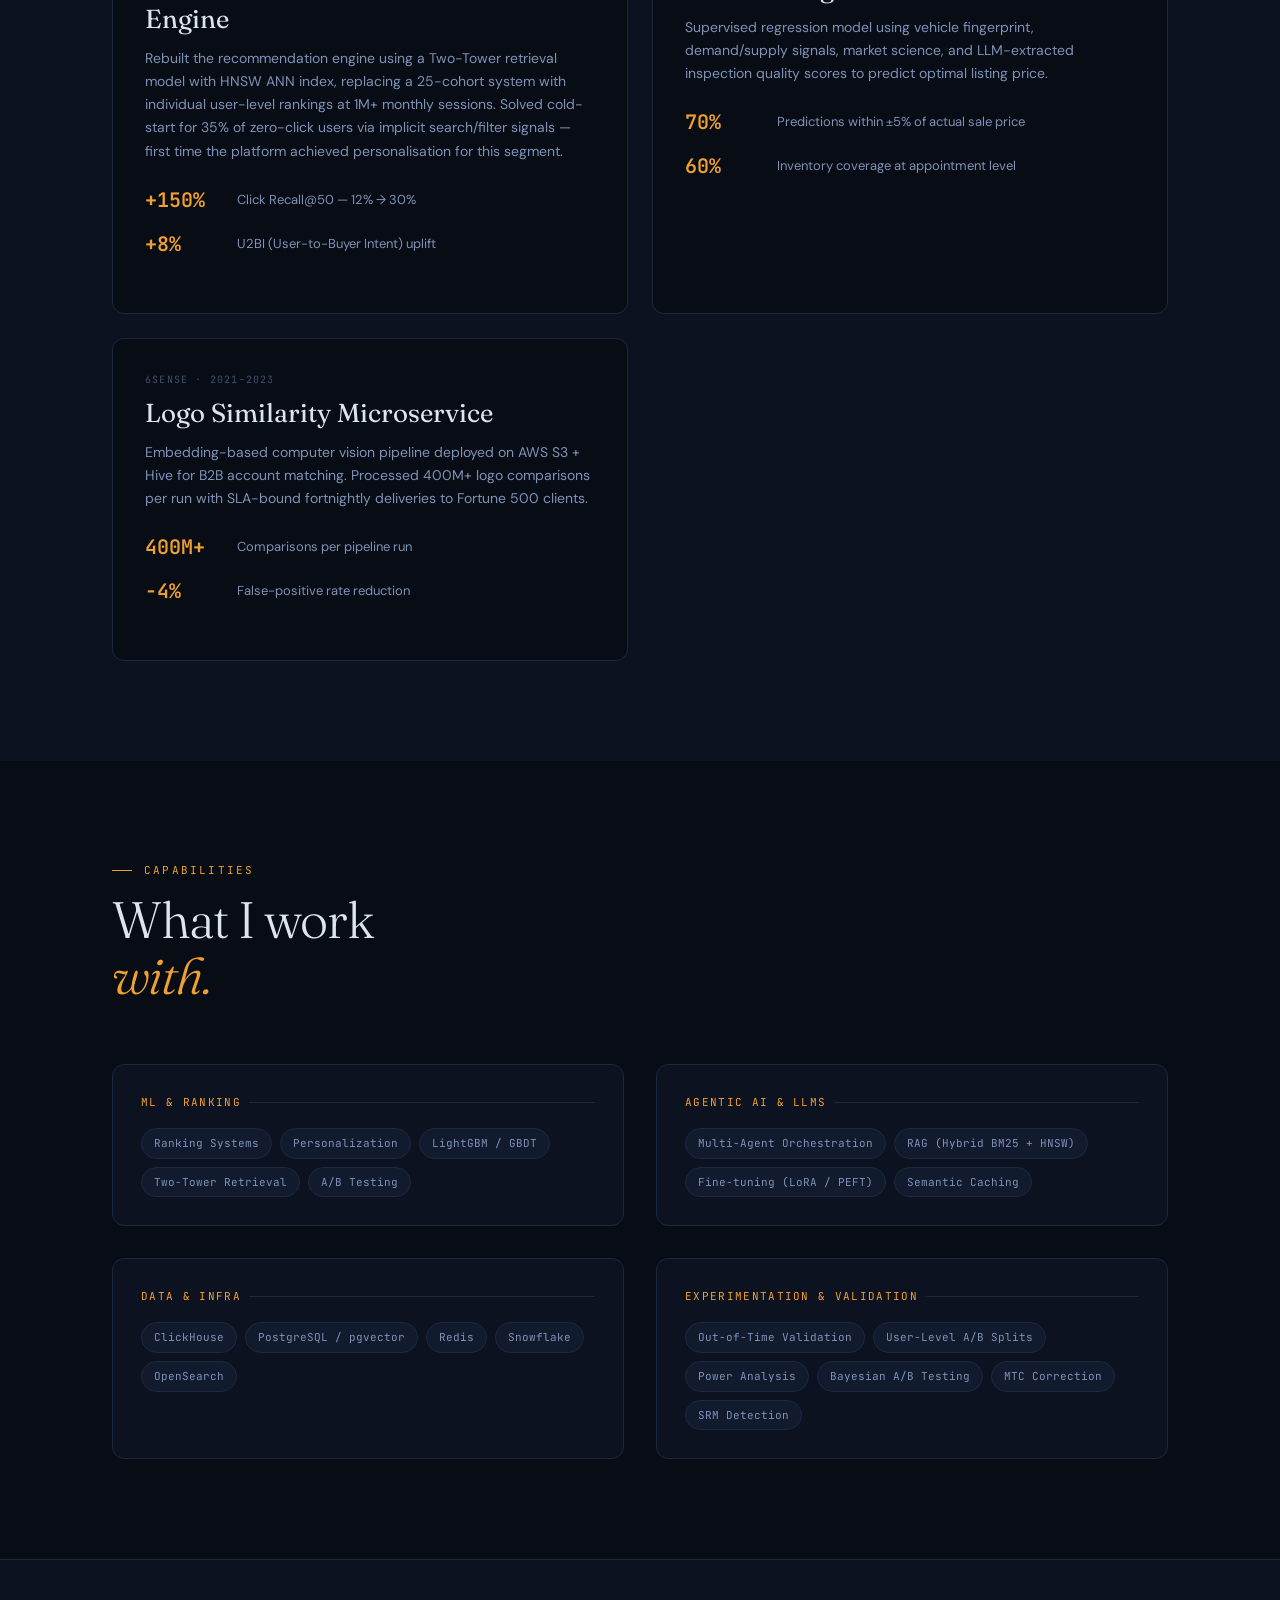
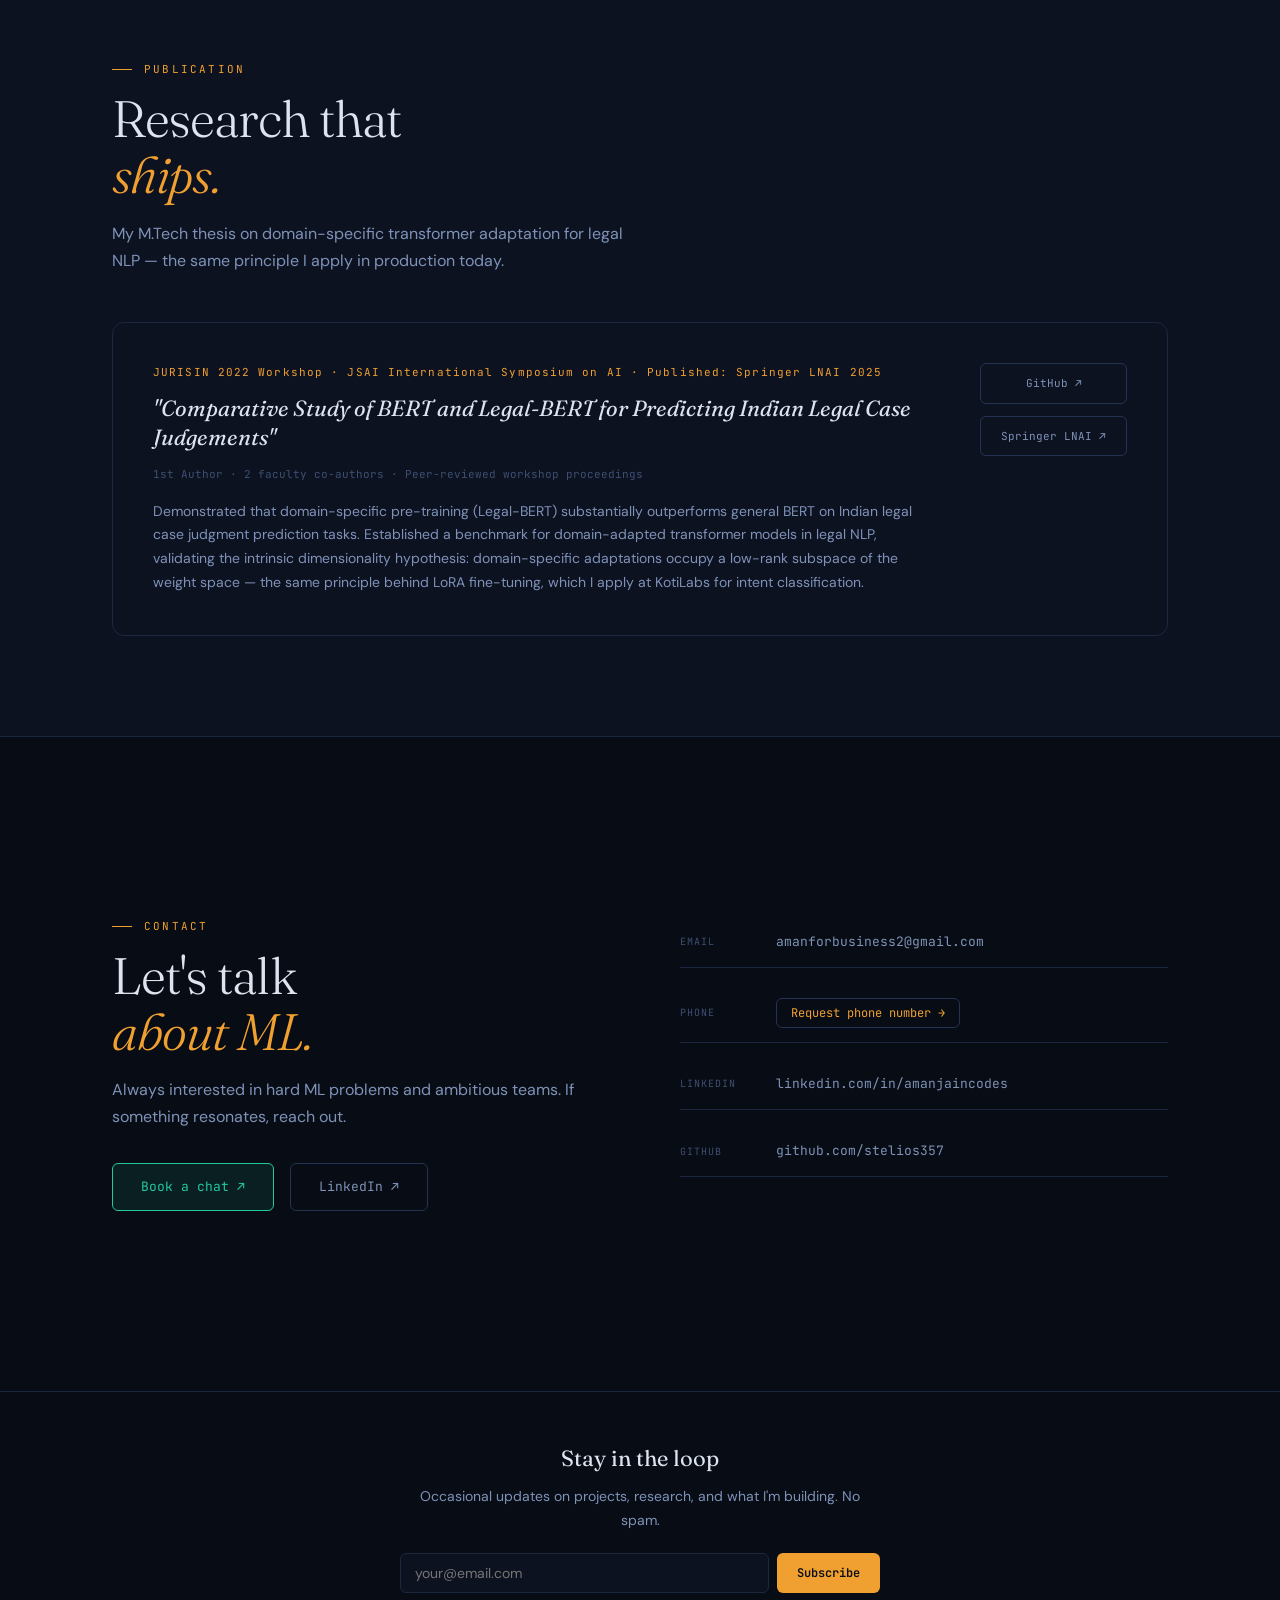
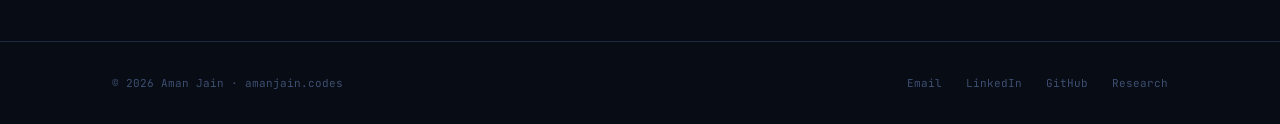
==== commit dac5add4: "Add Vieu logo and detailed experience bullets" ====
--- a/index.html
+++ b/index.html
@@ -1447,10 +1447,13 @@
           <div class="exp-company-tag">Remote</div>
         </div>
         <div class="exp-content">
-          <div class="exp-company"><a href="https://seeqe.com" target="_blank" rel="noopener noreferrer">Vieu</a></div>
+          <div class="exp-company"><img src="logos/vieu.png" alt="" class="exp-logo"><a href="https://seeqe.com" target="_blank" rel="noopener noreferrer">Vieu</a></div>
           <div class="exp-role">DATA / ML ENGINEER</div>
           <ul class="exp-bullets">
-            <li>Building <strong>relationship intelligence graph infrastructure</strong> — data pipelines, entity resolution, and ML systems for B2B relationship mapping</li>
+            <li>Building the <strong>academic co-authorship edge pipeline (pubnet)</strong> — a new graph edge type joining co-worker, co-student, and co-athlete; ingests 250M+ entities from OpenAlex and OAG into a bronze-normalize-load pipeline with deduplication via canonical_work_id and versioned edge policy scoring</li>
+            <li>Designed a <strong>multi-stage canonicalization framework</strong> for matching scraped entities to ~900M LinkedIn person nodes in Postgres — ground-truth-first methodology using name, university, grad year, company, and hometown signals; tiered candidate filtering to protect production DB under live traffic</li>
+            <li>Conducted <strong>data source feasibility evaluations</strong> (Vieu Standard format) across OpenAlex and OAG — produced canon rate reconciliation, joint Tier-1 edge resolution estimates (~3.5–3.8% indicative), and a 74% discard-rate analysis informing pipeline design tradeoffs</li>
+            <li>Working in a <strong>pre-computed graph architecture</strong> (Postgres + OpenSearch) powering B2B relationship intelligence — Lambda-based ingestion pipelines, event-driven edge computation, and path-finding for sales outreach across a 900M-node person graph</li>
           </ul>
           <div class="exp-tags">
             <span class="exp-tag">Entity Resolution</span><span class="exp-tag">PostgreSQL</span><span class="exp-tag">OpenSearch</span>
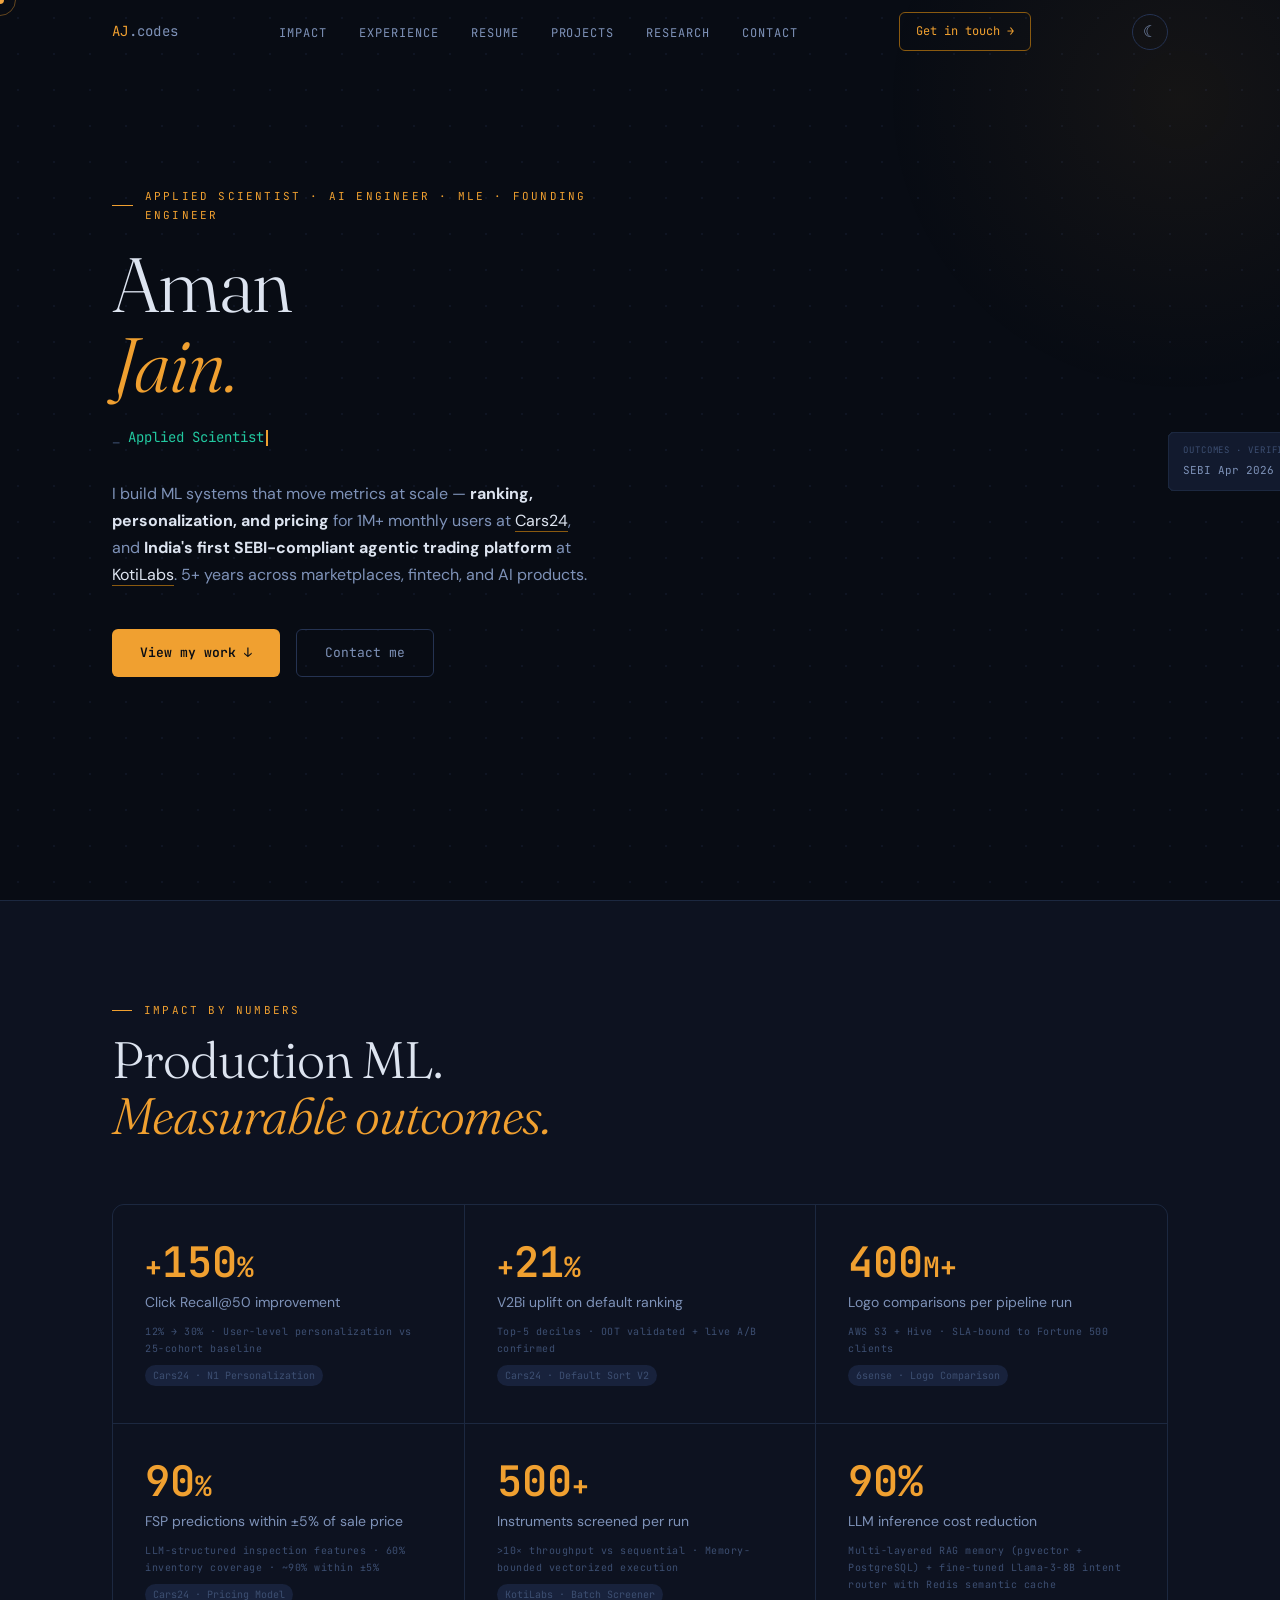
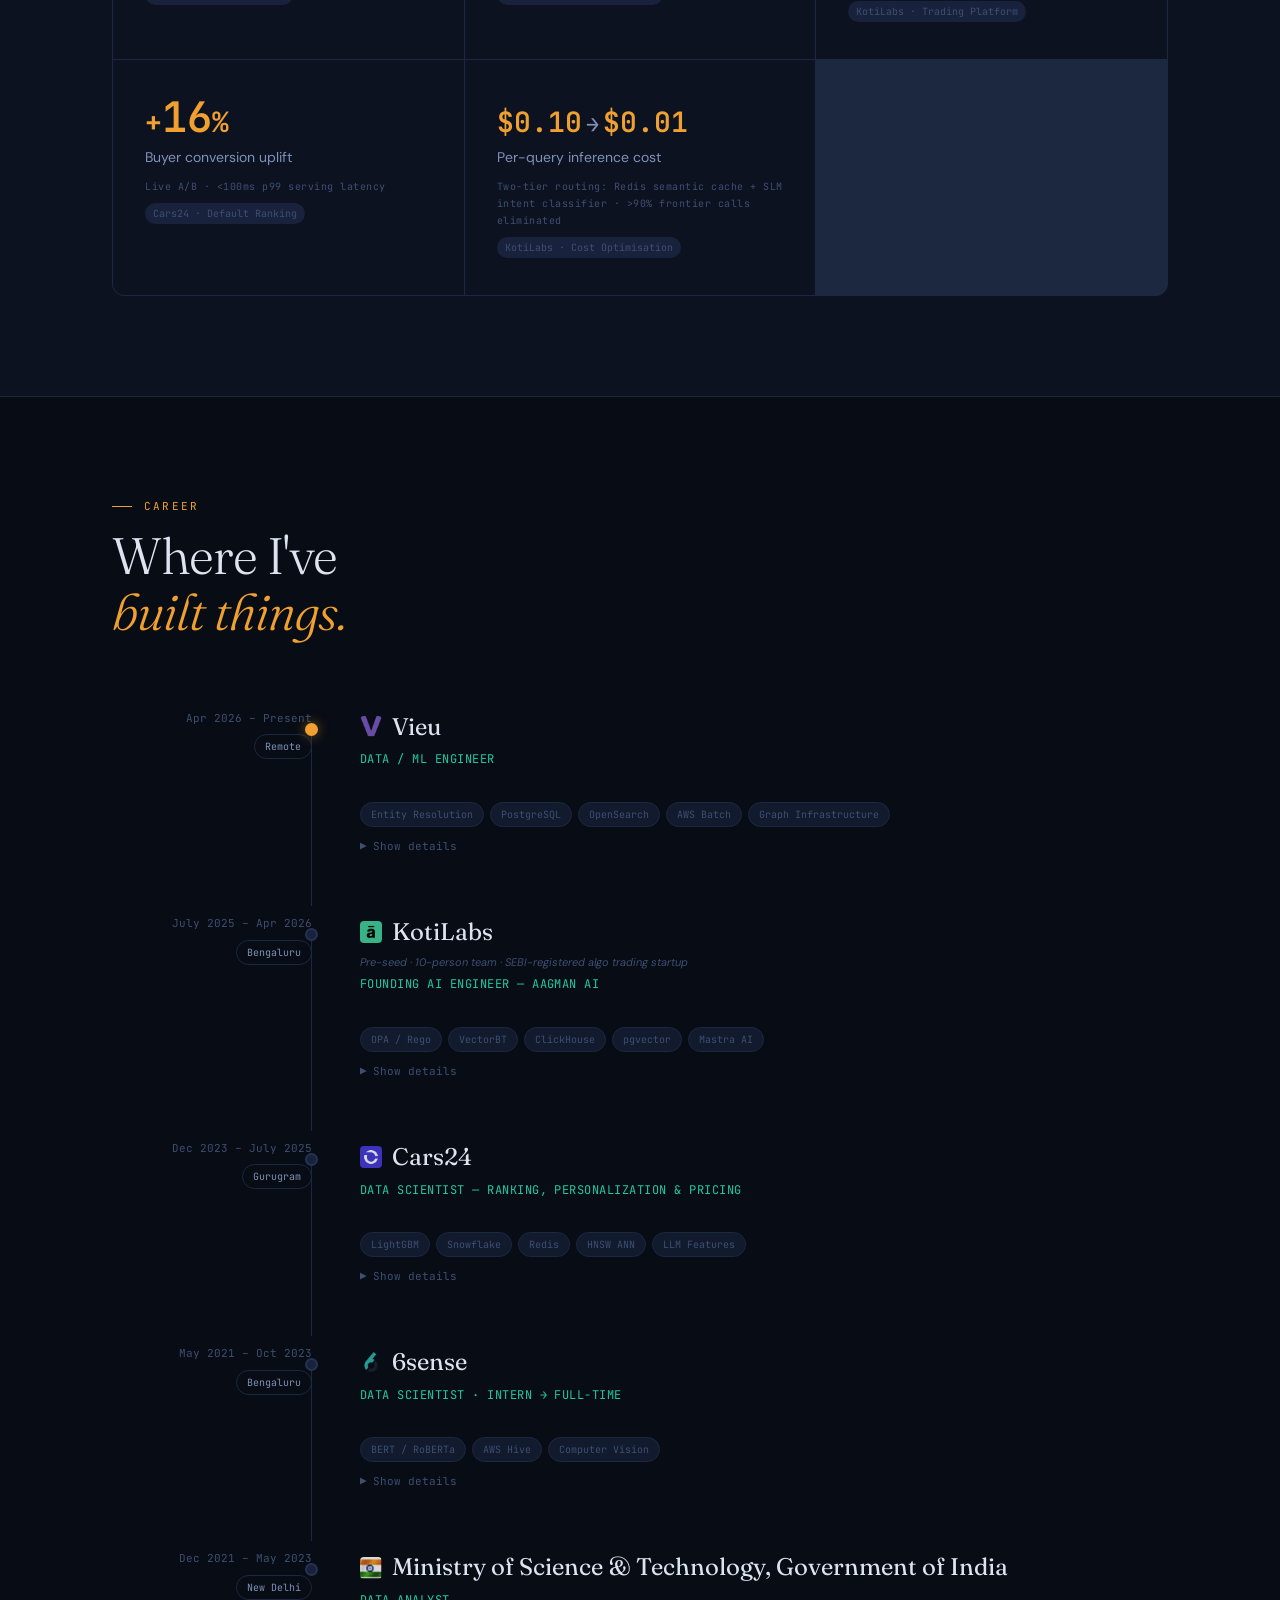
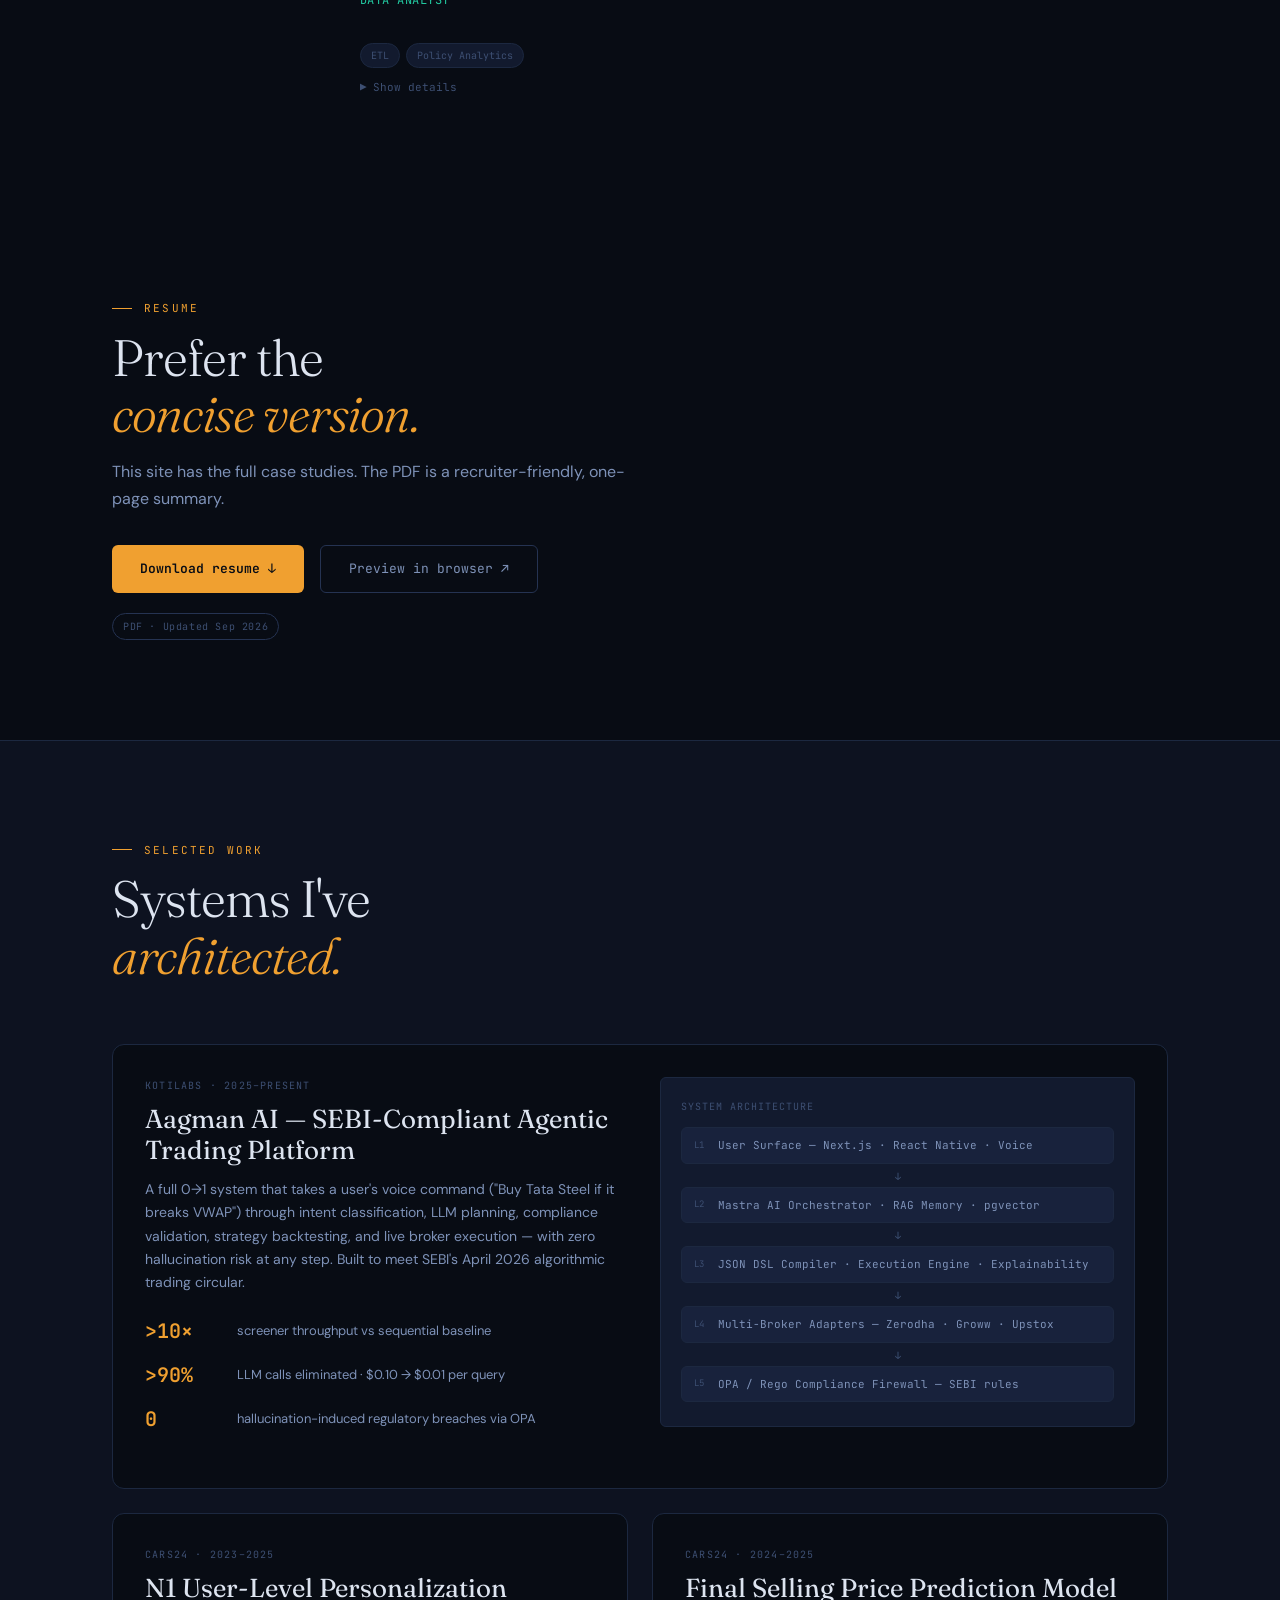
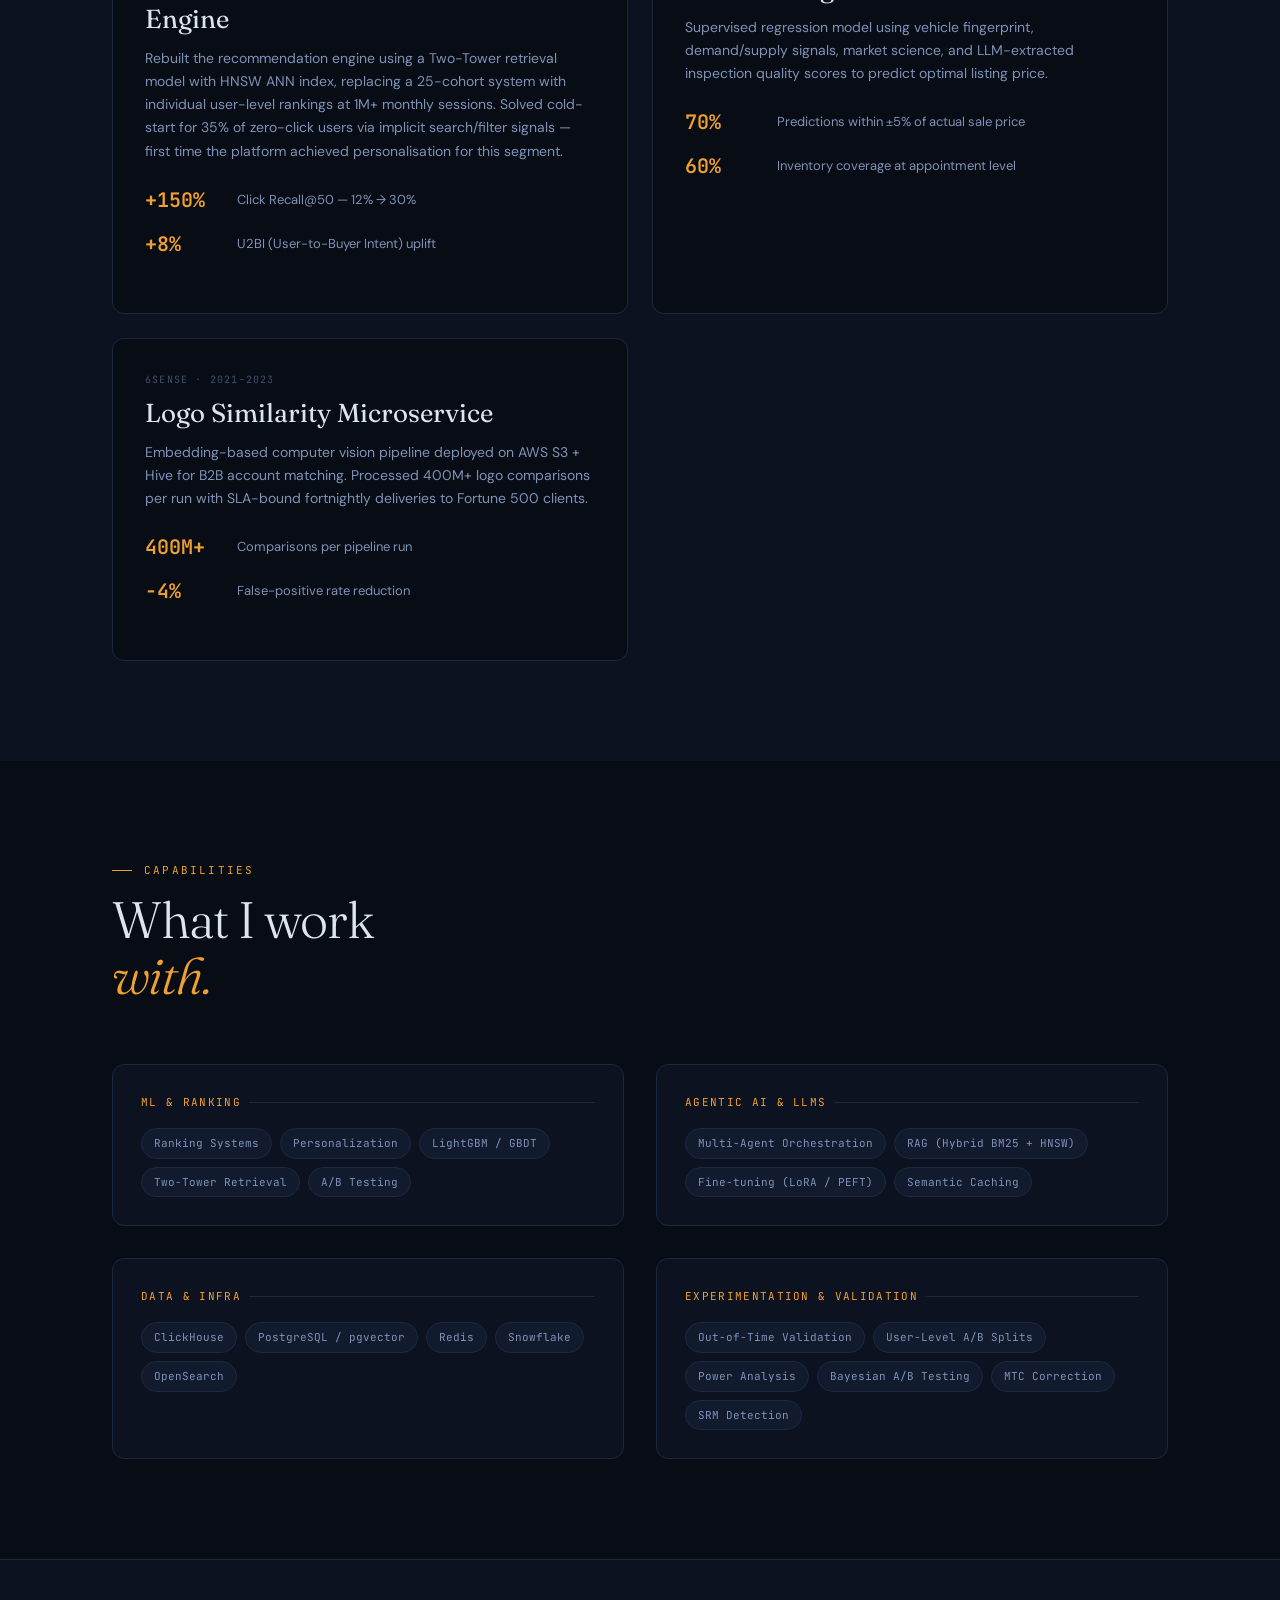
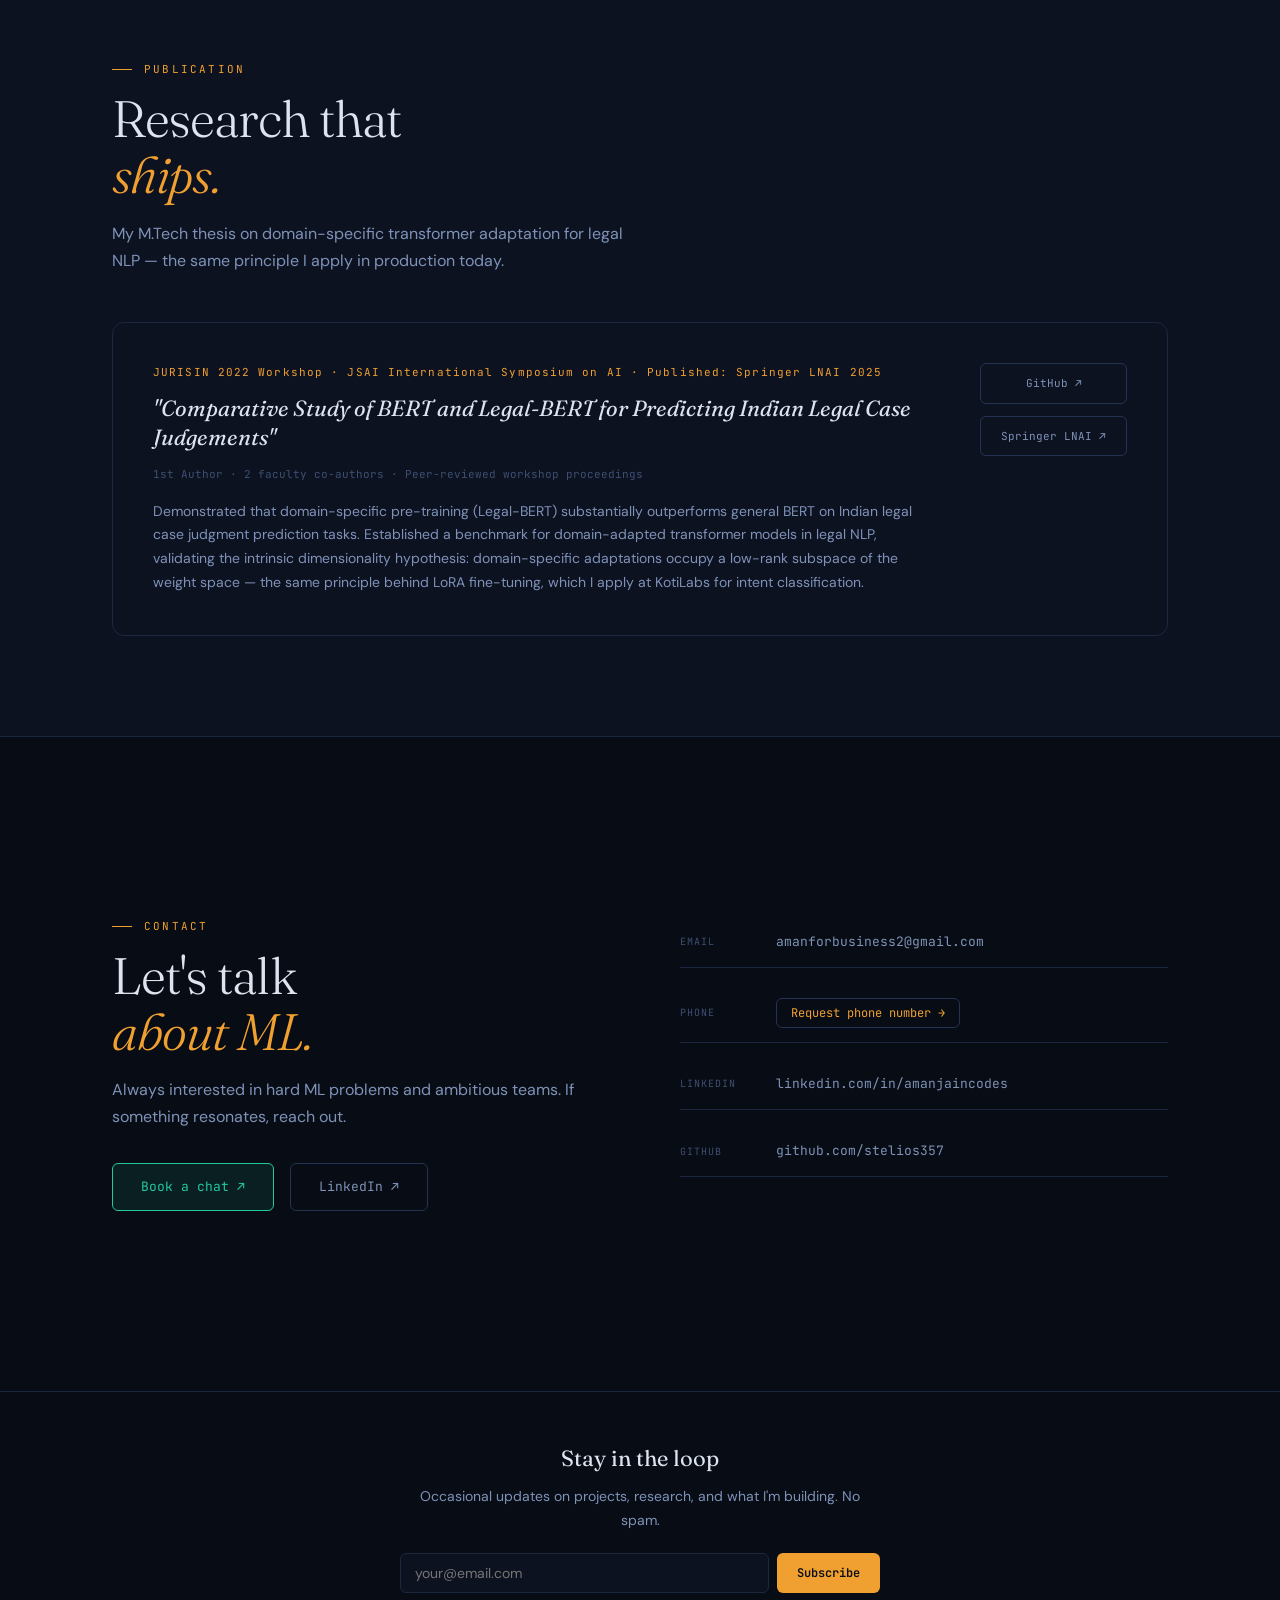
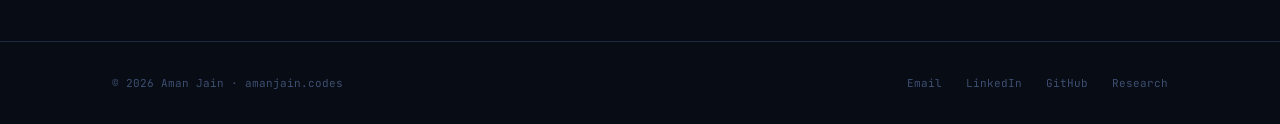
==== commit 5f60eb82: "Update KotiLabs end date to Apr 2026" ====
--- a/index.html
+++ b/index.html
@@ -1469,7 +1469,7 @@
       <div class="exp-item" id="exp-kl">
         <div class="exp-dot"></div>
         <div class="exp-meta">
-          <div class="exp-period">July 2025 – Present</div>
+          <div class="exp-period">July 2025 – Apr 2026</div>
           <div class="exp-company-tag">Bengaluru</div>
         </div>
         <div class="exp-content">
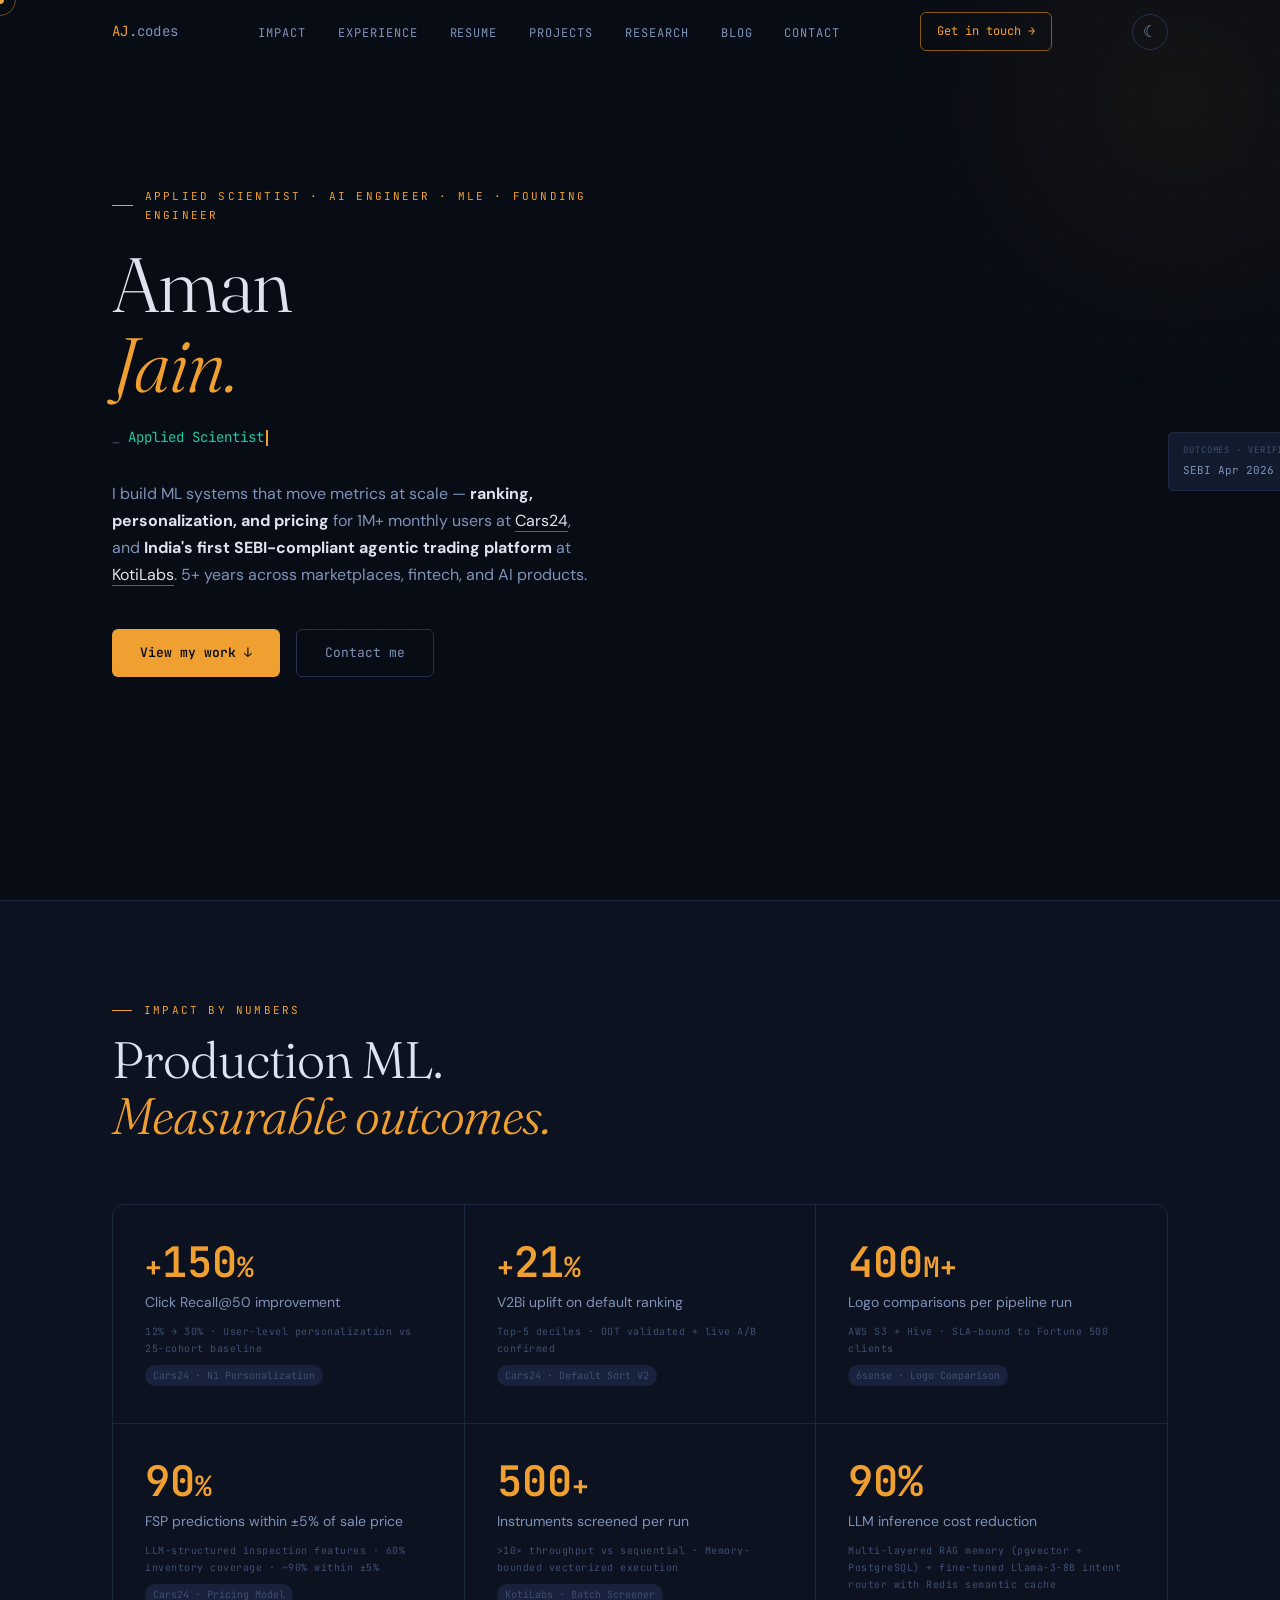
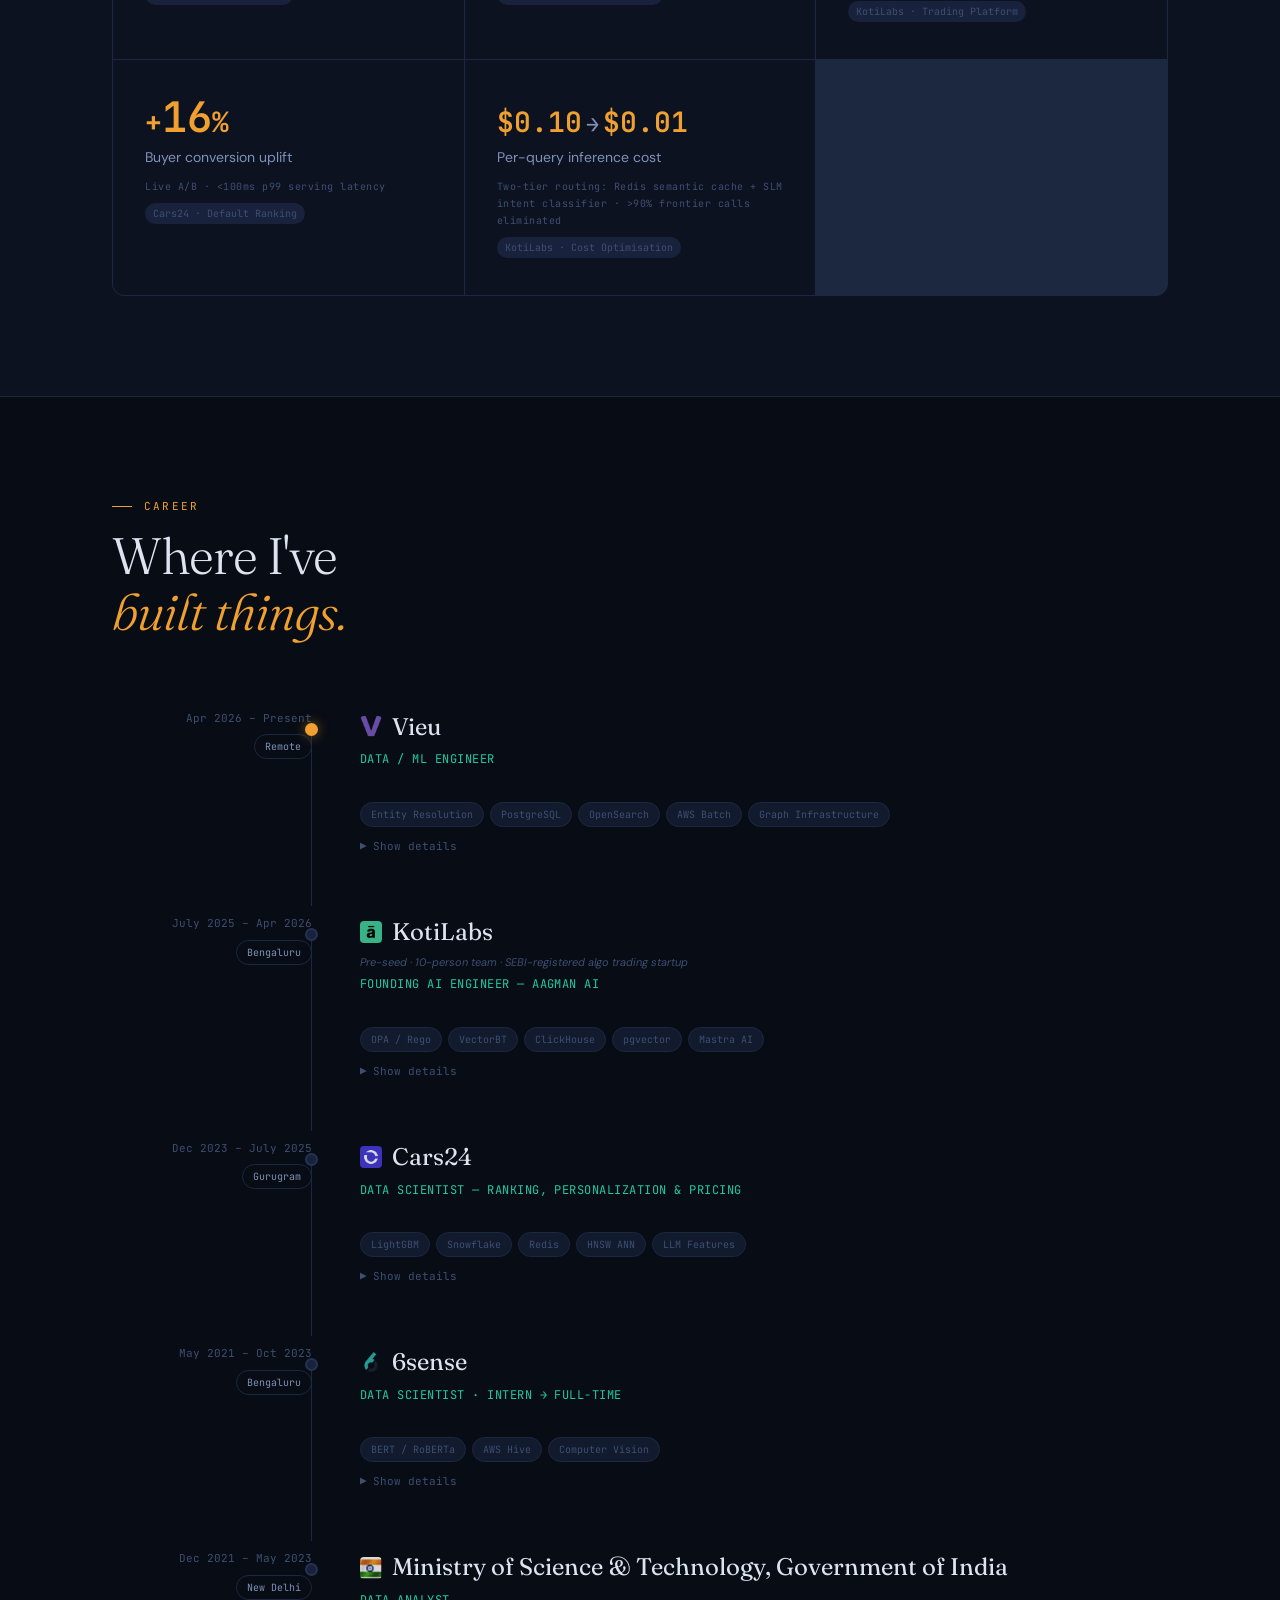
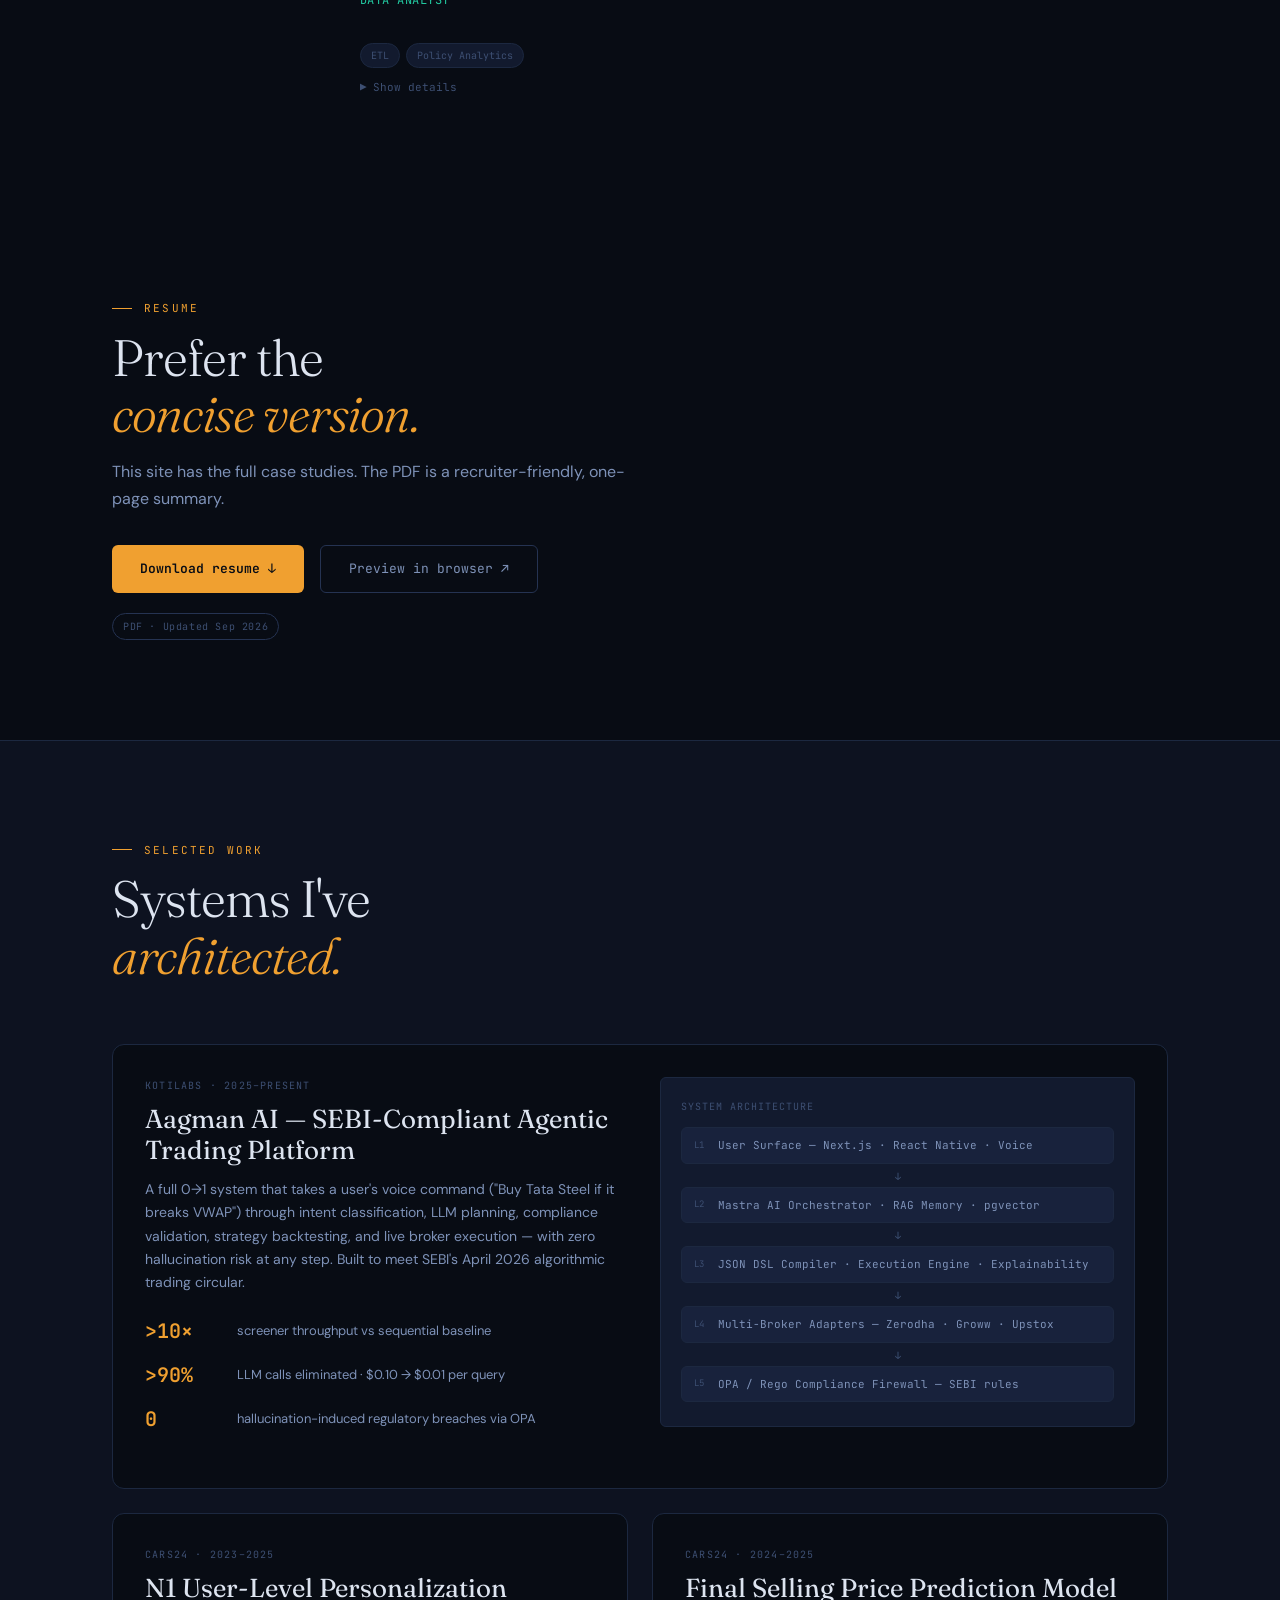
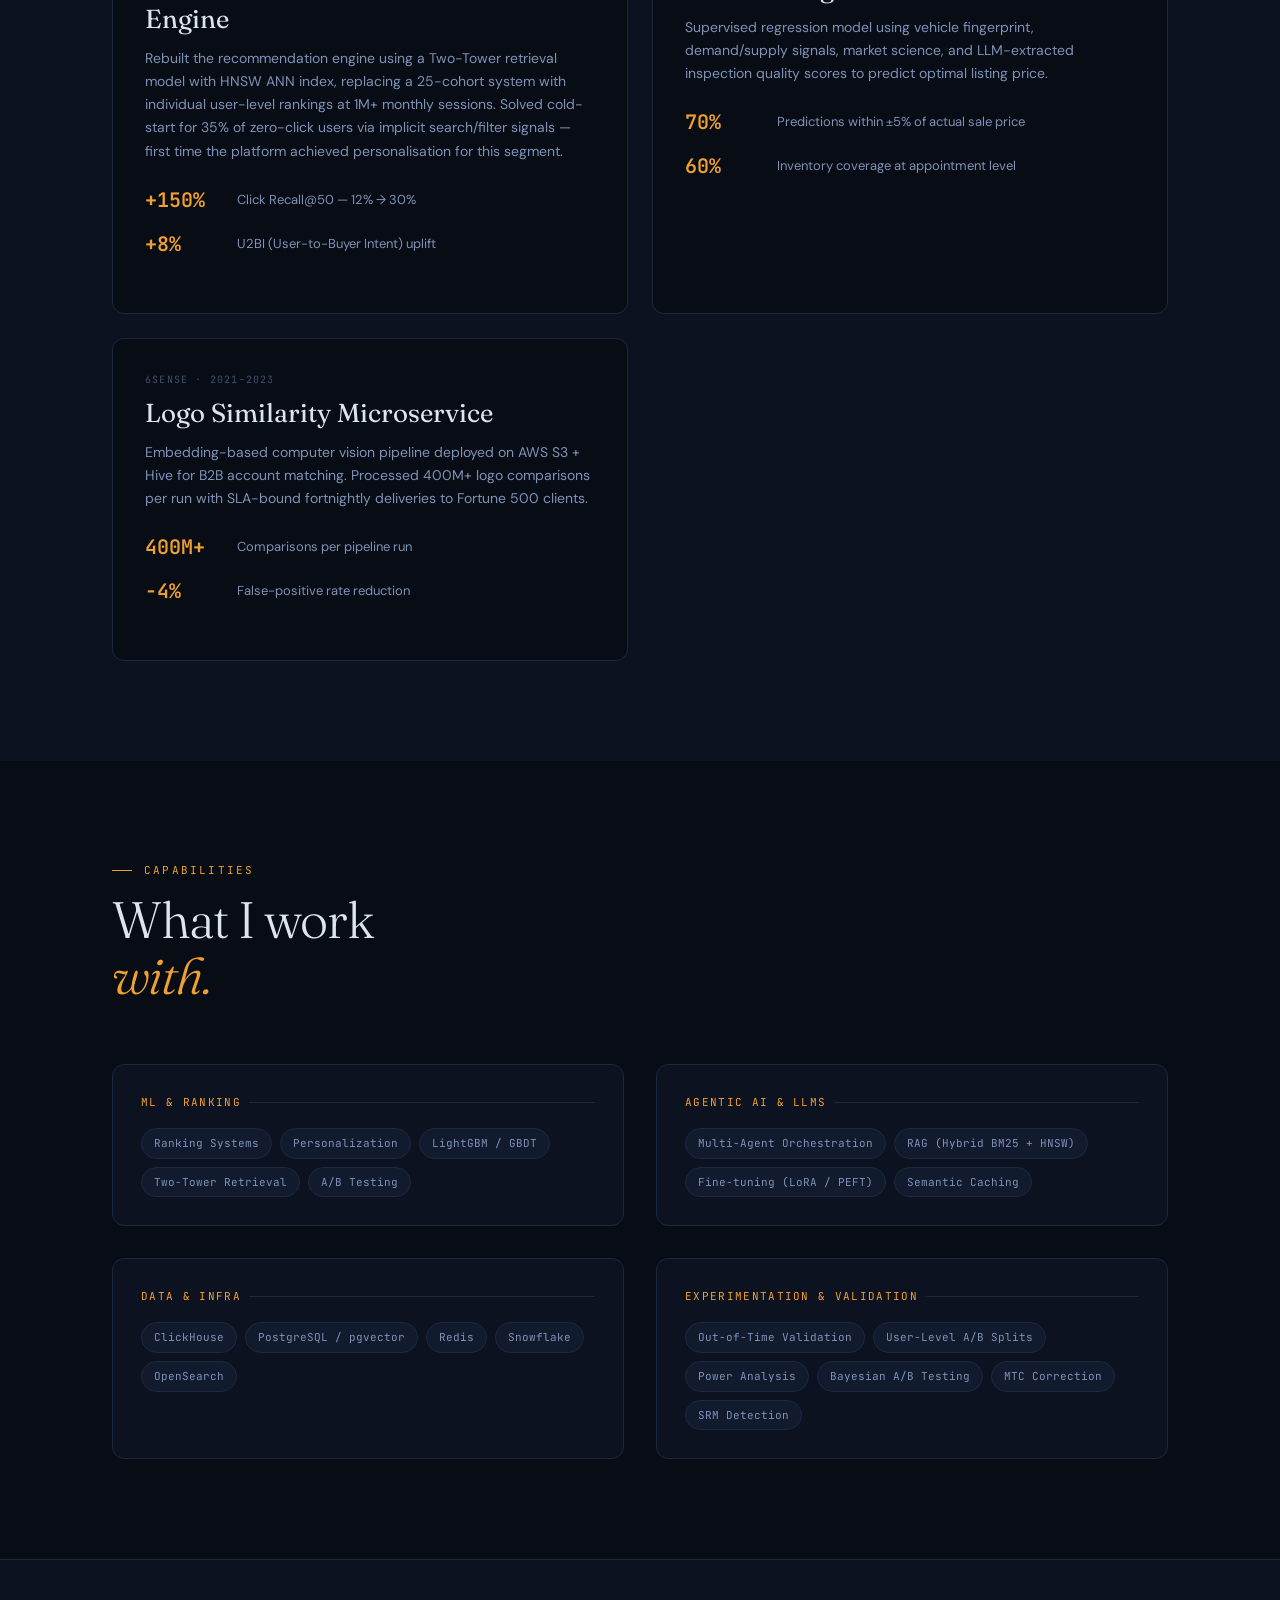
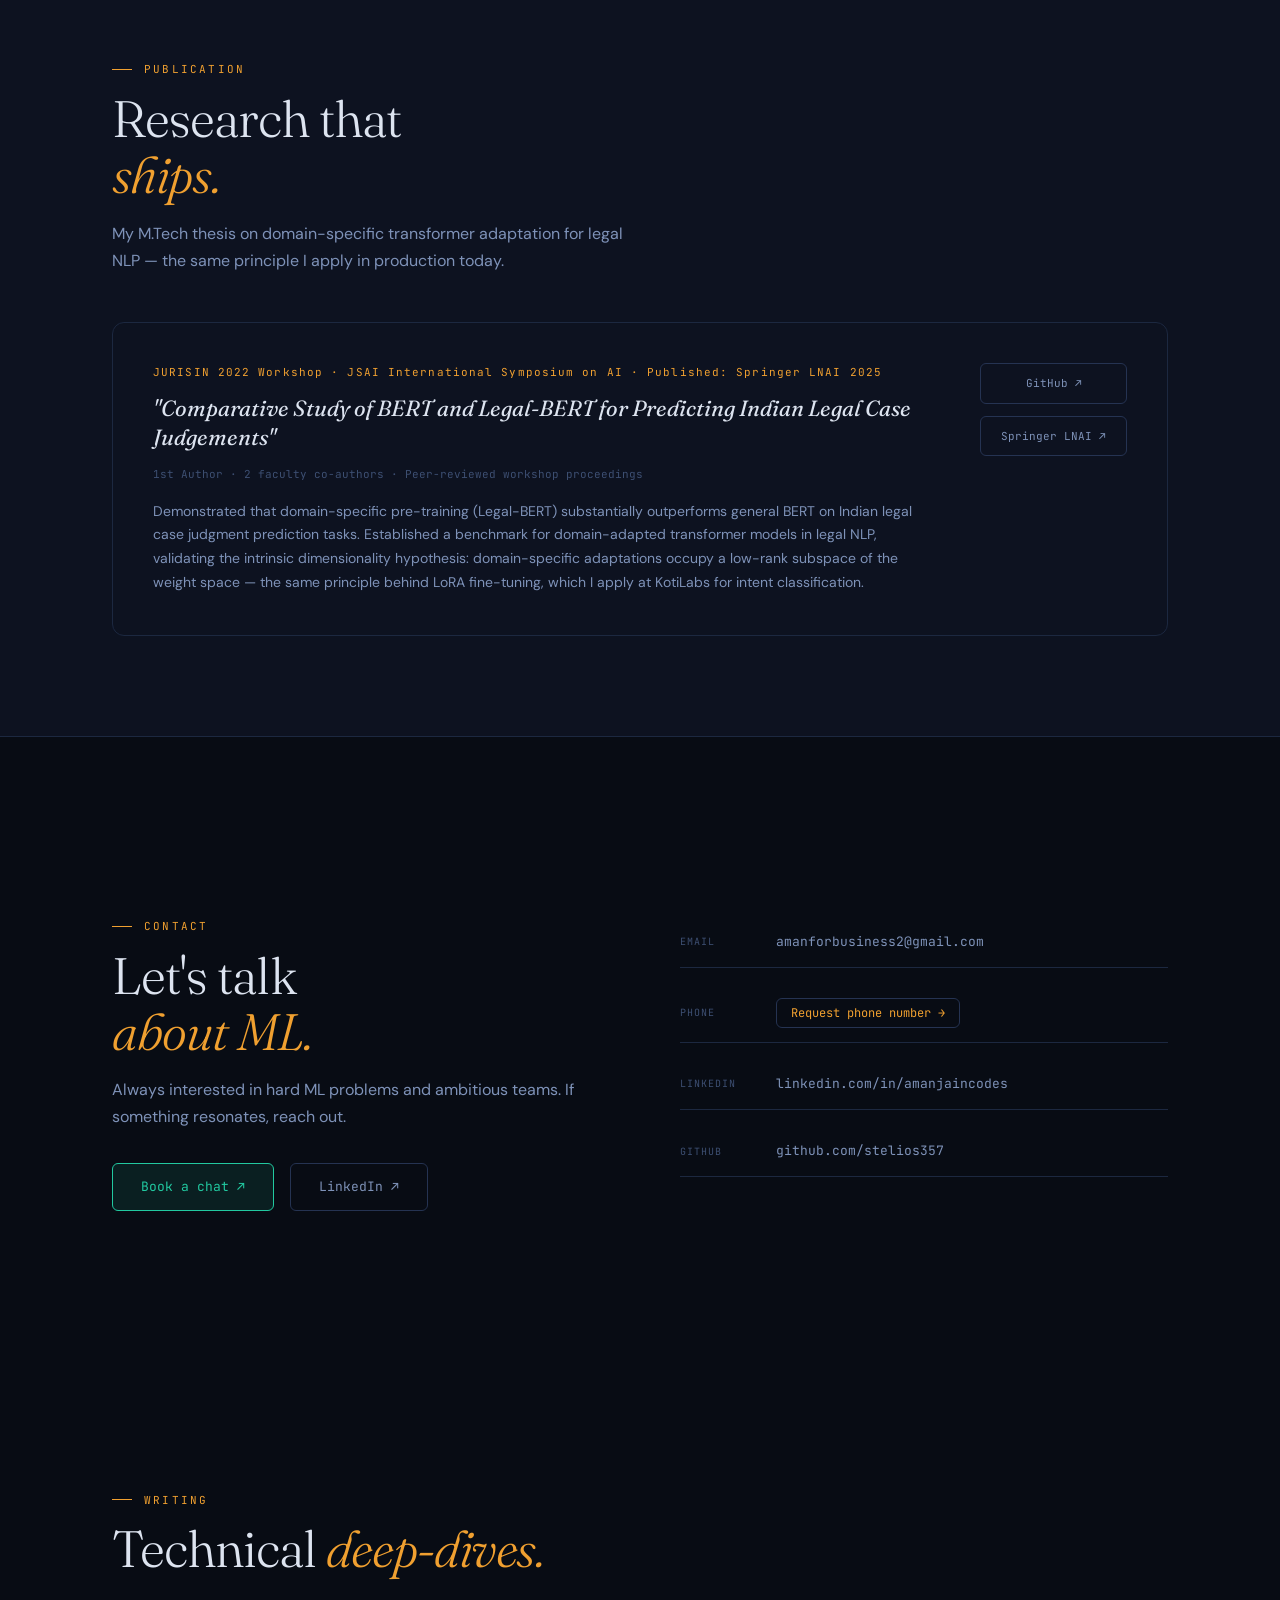
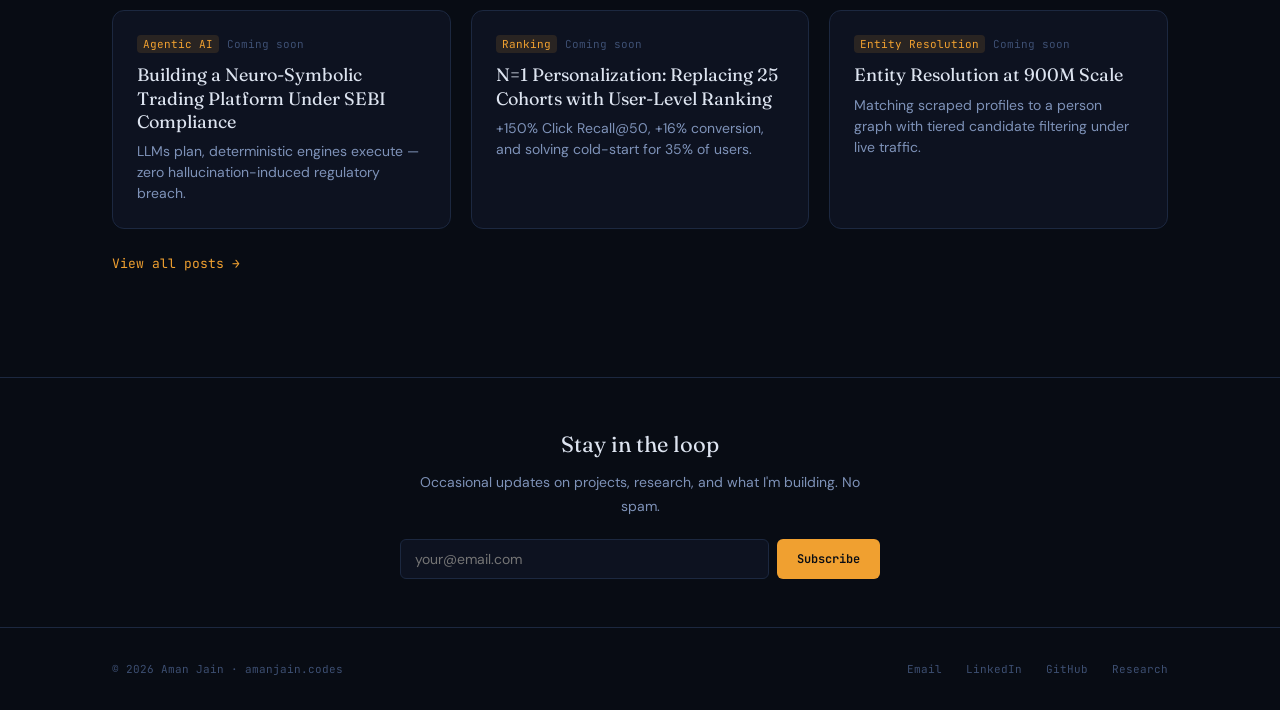
==== commit e2e36885: "Add blog infrastructure with listing page, post template, and build script - Blog listing page with " ====
--- a/index.html
+++ b/index.html
@@ -1107,6 +1107,62 @@
 .theme-toggle .icon-moon { display: inline; }
 [data-theme="light"] .theme-toggle .icon-sun  { display: inline; }
 [data-theme="light"] .theme-toggle .icon-moon { display: none; }
+
+/* ── WRITING SECTION ─────────────────────────────────────────────────────── */
+.writing-grid {
+  display: grid;
+  grid-template-columns: repeat(auto-fit, minmax(300px, 1fr));
+  gap: 20px;
+  margin-top: 32px;
+}
+.writing-card {
+  background: var(--surface);
+  border: 1px solid var(--border);
+  border-radius: var(--radius-lg);
+  padding: 24px;
+  transition: border-color 0.3s, transform 0.3s;
+  text-decoration: none;
+  display: block;
+}
+.writing-card:hover {
+  border-color: var(--amber-dim);
+  transform: translateY(-2px);
+}
+.writing-card-eyebrow {
+  font-family: var(--font-mono);
+  font-size: 11px;
+  color: var(--text-dim);
+  margin-bottom: 10px;
+}
+.writing-card-eyebrow .tag {
+  color: var(--amber);
+  background: var(--amber-glow);
+  padding: 2px 6px;
+  border-radius: 4px;
+  margin-right: 8px;
+}
+.writing-card h3 {
+  font-family: var(--font-display);
+  font-size: 18px;
+  font-weight: 400;
+  color: var(--text);
+  margin-bottom: 8px;
+  line-height: 1.3;
+}
+.writing-card p {
+  color: var(--text-muted);
+  font-size: 14px;
+  line-height: 1.5;
+}
+.writing-more {
+  display: inline-block;
+  margin-top: 24px;
+  font-family: var(--font-mono);
+  font-size: 13px;
+  color: var(--amber);
+  transition: opacity 0.2s;
+}
+.writing-more:hover { opacity: 0.8; }
 
 /* ── NEWSLETTER ──────────────────────────────────────────────────────────── */
 .newsletter {
@@ -1267,6 +1323,7 @@
       <li><a href="#resume">Resume</a></li>
       <li><a href="#projects">Projects</a></li>
       <li><a href="#research">Research</a></li>
+      <li><a href="/blog/">Blog</a></li>
       <li><a href="#contact">Contact</a></li>
     </ul>
     <a href="#contact" class="nav-cta">Get in touch →</a>
@@ -1828,6 +1885,34 @@
 </section>
 
 <button id="back-to-top" class="back-to-top" aria-label="Back to top" title="Back to top">↑</button>
+
+<!-- ── WRITING ────────────────────────────────────────────────────────────── -->
+<section id="writing">
+  <div class="container">
+    <div class="section-label reveal">Writing</div>
+    <h2 class="section-title reveal">Technical <em>deep-dives.</em></h2>
+
+    <div class="writing-grid reveal">
+      <a href="/blog/agentic-trading-platform/" class="writing-card">
+        <div class="writing-card-eyebrow"><span class="tag">Agentic AI</span>Coming soon</div>
+        <h3>Building a Neuro-Symbolic Trading Platform Under SEBI Compliance</h3>
+        <p>LLMs plan, deterministic engines execute — zero hallucination-induced regulatory breach.</p>
+      </a>
+      <a href="/blog/ranking-personalization-cars24/" class="writing-card">
+        <div class="writing-card-eyebrow"><span class="tag">Ranking</span>Coming soon</div>
+        <h3>N=1 Personalization: Replacing 25 Cohorts with User-Level Ranking</h3>
+        <p>+150% Click Recall@50, +16% conversion, and solving cold-start for 35% of users.</p>
+      </a>
+      <a href="/blog/entity-resolution-graph/" class="writing-card">
+        <div class="writing-card-eyebrow"><span class="tag">Entity Resolution</span>Coming soon</div>
+        <h3>Entity Resolution at 900M Scale</h3>
+        <p>Matching scraped profiles to a person graph with tiered candidate filtering under live traffic.</p>
+      </a>
+    </div>
+
+    <a href="/blog/" class="writing-more">View all posts →</a>
+  </div>
+</section>
 
 <!-- ── NEWSLETTER ─────────────────────────────────────────────────────────── -->
 <div class="newsletter">
